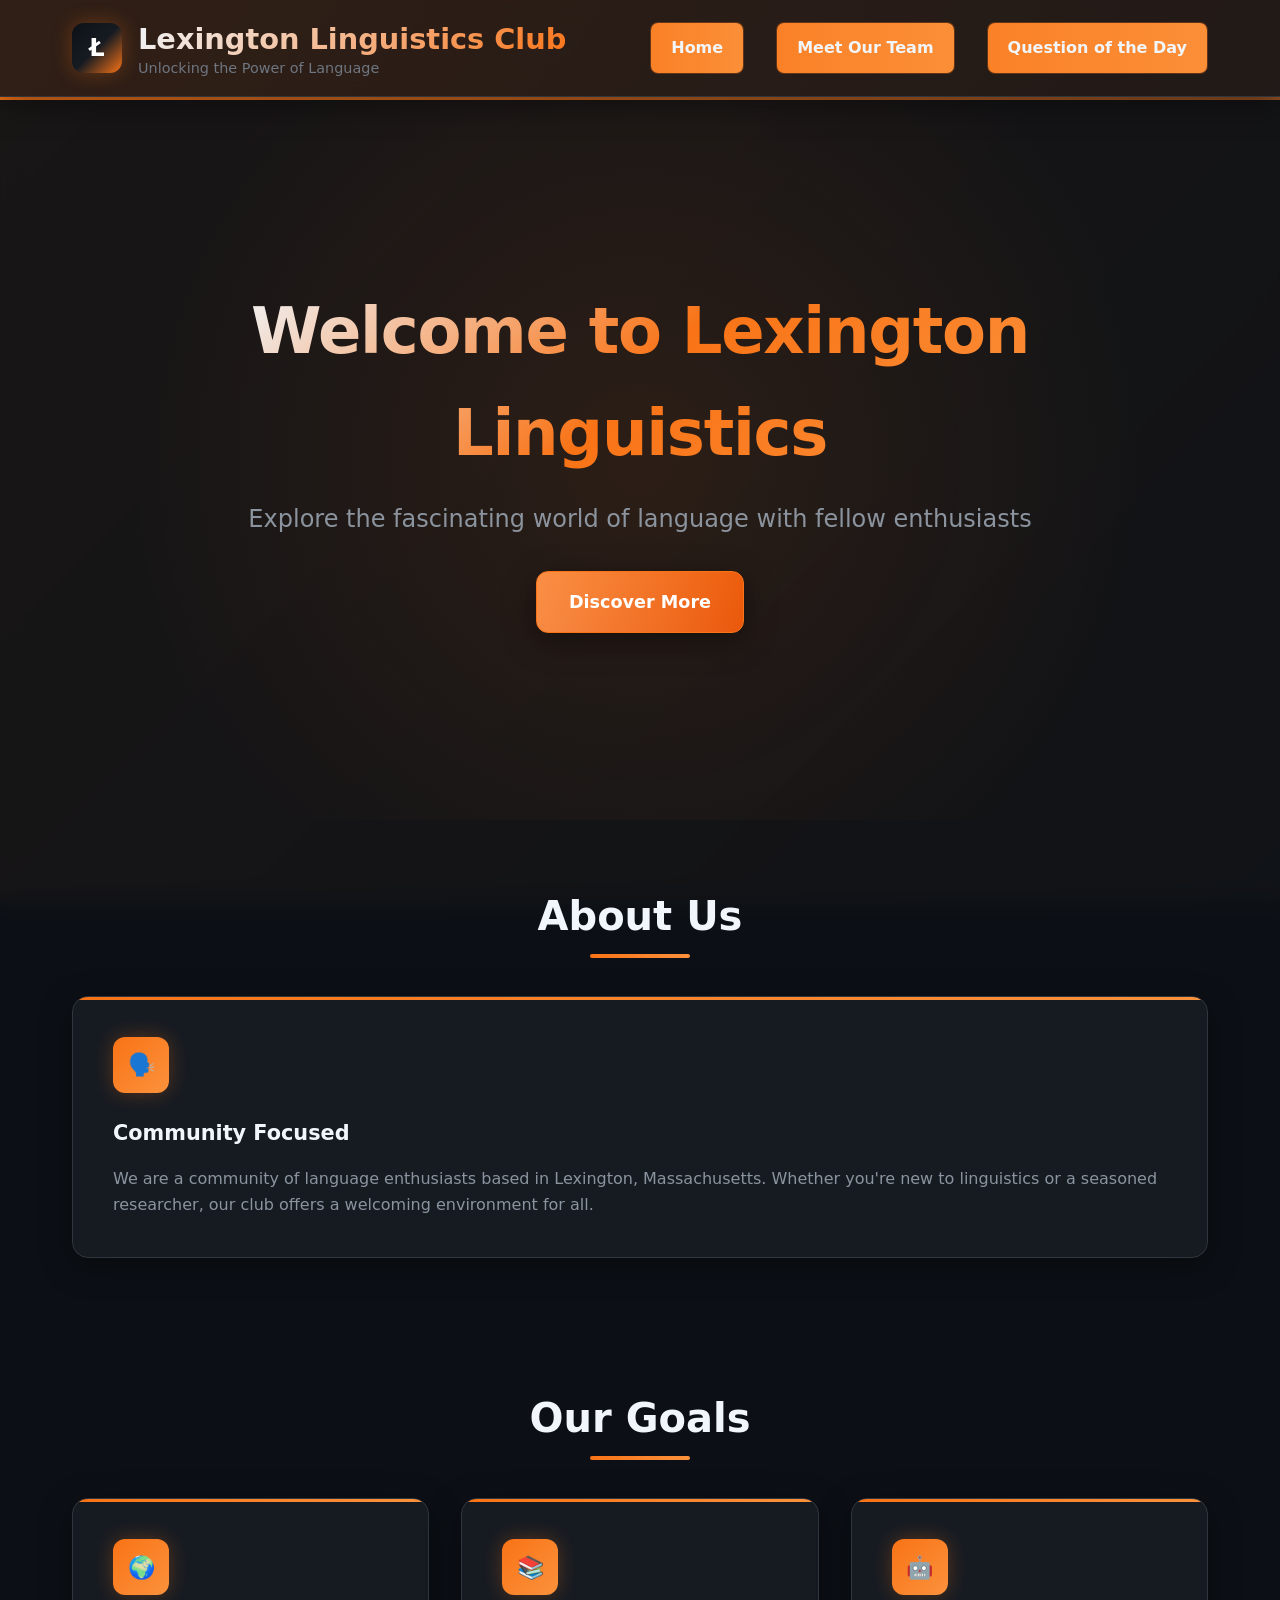
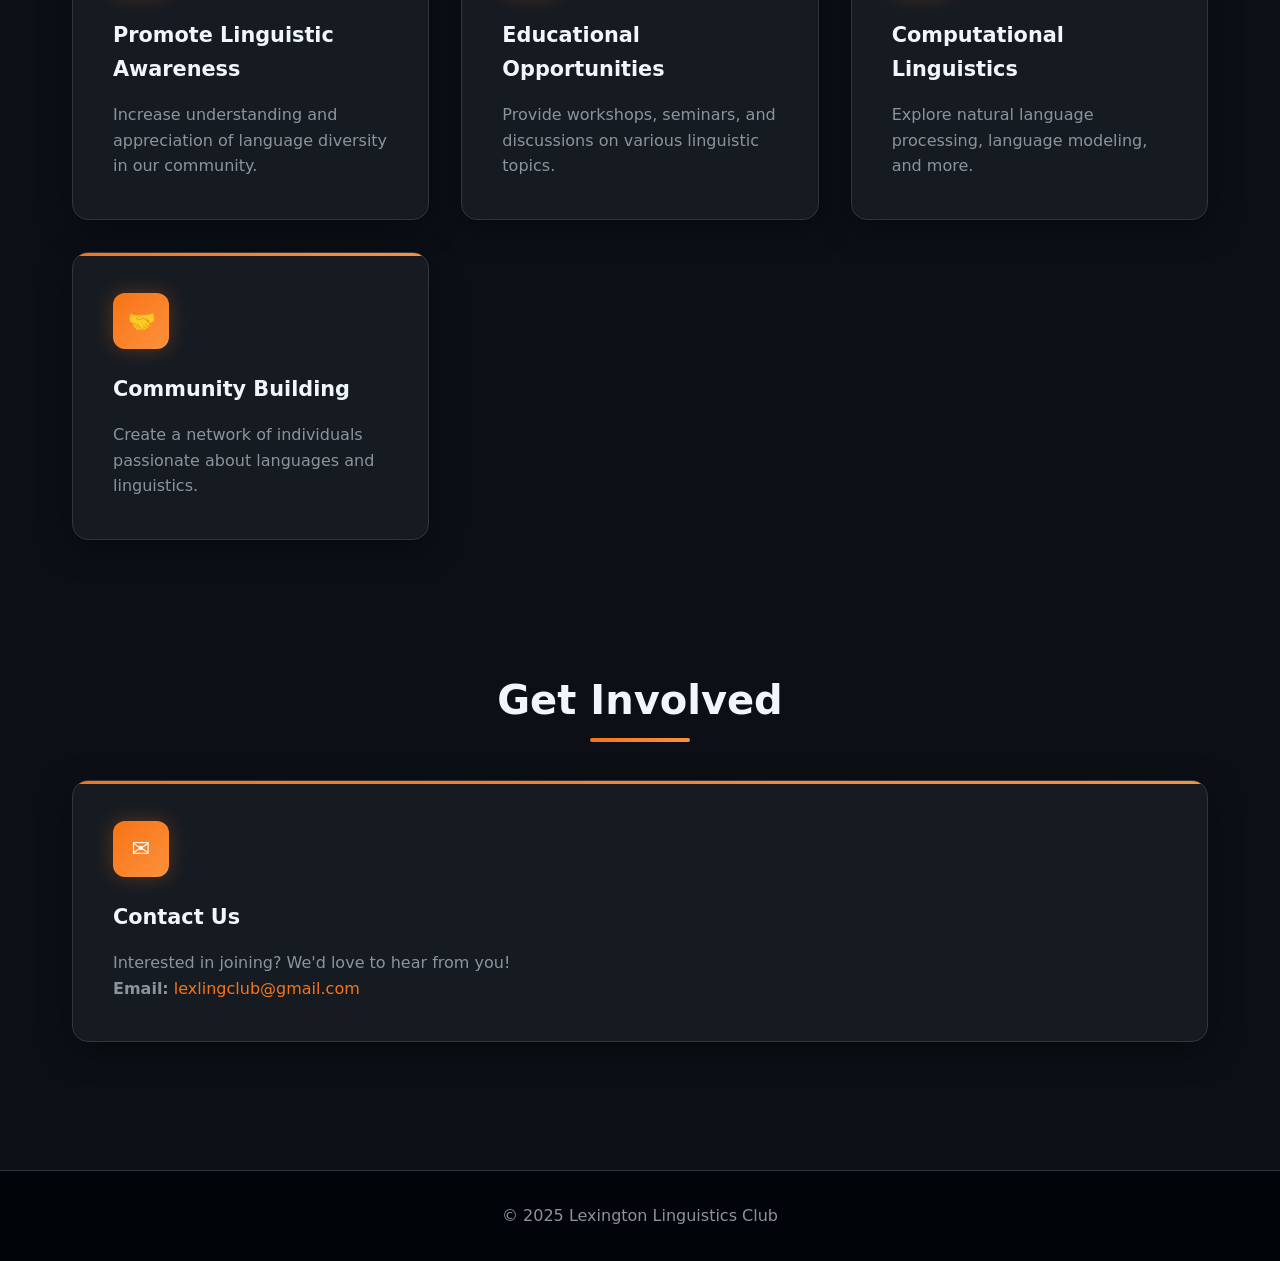
==== index.html @ 902d5c9a "Update index.html" ====
<!DOCTYPE html>
<html lang="en">
<head>
<meta charset="UTF-8">
<title>Lexington Linguistics Club</title>
<meta name="viewport" content="width=device-width, initial-scale=1.0">

<!-- =========  FULL CSS  ========= -->
<style>
/* ------------- root + resets ------------- */
*{margin:0;padding:0;box-sizing:border-box;}
:root{
  --primary:#0D1117;--primary-light:#161B22;--primary-dark:#010409;
  --accent:#F97316;--accent-light:#FB923C;--accent-warm:#EA580C;
  --text-dark:#F0F6FC;--text-light:#8B949E;--text-muted:#6E7681;
  --bg-dark:#0D1117;--bg-card:#161B22;--bg-hover:#21262D;
  --border:#30363D;--border-accent:#F97316;
  --bg-gradient:linear-gradient(135deg,#0D1117 0%,#161B22 50%,#F97316 100%);
  --shadow:0 8px 32px rgba(0,0,0,.4);--shadow-hover:0 16px 48px rgba(0,0,0,.6);
  --glow-orange:0 0 20px rgba(249,115,22,.3);
}
body{font-family:'Inter','Segoe UI',system-ui,sans-serif;line-height:1.6;color:var(--text-dark);overflow-x:hidden;background:var(--bg-dark);}

/* ------------- animated bg ------------- */
.animated-bg{position:fixed;inset:0;z-index:-1;
  background:linear-gradient(-45deg,#0D1117,#161B22,#21262D,#F97316);
  background-size:400% 400%;animation:bgShift 25s ease infinite;}
@keyframes bgShift{0%{background-position:0 50%}50%{background-position:100% 50%}100%{background-position:0 50%}}

.floating-letters{position:fixed;inset:0;pointer-events:none;z-index:-1;}
.letter{position:absolute;font-size:16px;color:rgba(249,115,22,.12);animation:float 30s linear infinite;font-weight:600;}
@keyframes float{0%{transform:translateY(100vh) rotate(0)}100%{transform:translateY(-100px) rotate(360deg)}}

/* ------------- header ------------- */
header{position:fixed;top:0;width:100%;background:rgba(13,17,23,.85);backdrop-filter:blur(16px);
  border-bottom:1px solid var(--border);box-shadow:var(--shadow);z-index:1000;transition:.3s;}
.header-content{max-width:1200px;margin:0 auto;padding:1rem 2rem;display:flex;justify-content:space-between;align-items:center;}
.logo{display:flex;align-items:center;gap:1rem;}
.logo-icon{width:50px;height:50px;background:var(--bg-gradient);border-radius:12px;display:flex;align-items:center;justify-content:center;
  color:#fff;font-size:24px;font-weight:700;animation:pulse 3s infinite;box-shadow:var(--glow-orange);}
@keyframes pulse{0%,100%{transform:scale(1);box-shadow:var(--glow-orange)}50%{transform:scale(1.05);box-shadow:0 0 30px rgba(249,115,22,.5)}}
.logo h1{font-size:1.8rem;font-weight:700;background:linear-gradient(135deg,var(--text-dark),var(--accent));
  -webkit-background-clip:text;-webkit-text-fill-color:transparent;background-clip:text;}
.logo p{font-size:.9rem;color:var(--text-muted);margin-top:-5px;}

nav{display:flex;gap:2rem;align-items:center;}
nav a{color:var(--text-dark);text-decoration:none;font-weight:600;padding:.75rem 1.25rem;border-radius:8px;transition:.3s;position:relative;overflow:hidden;background:rgba(249,115,22,.1);border:1px solid rgba(249,115,22,.2);}
nav a::before{content:'';position:absolute;inset:0;left:-100%;background:linear-gradient(90deg,var(--accent),var(--accent-light));transition:left .3s;z-index:-1;}
nav a:hover::before{left:0}nav a:hover{color:#fff;transform:translateY(-2px);text-shadow:0 0 8px rgba(249,115,22,.5);border-color:var(--accent);}

.menu-toggle{display:none;flex-direction:column;cursor:pointer;padding:5px}
.menu-toggle span{width:25px;height:3px;background:var(--text-dark);margin:3px 0;transition:.3s;border-radius:2px;}

/* ------------- main wrapper ------------- */
main{margin-top:100px;min-height:calc(100vh - 100px);background:rgba(13,17,23,.95);backdrop-filter:blur(10px);}

/* hero */
.hero{min-height:80vh;display:flex;align-items:center;justify-content:center;text-align:center;padding:2rem;position:relative;}
.hero::before{content:'';position:absolute;inset:0;background:radial-gradient(circle at 50% 50%, rgba(249,115,22,.1) 0%, transparent 70%);pointer-events:none;}
.hero-content{max-width:800px;animation:fadeInUp 1s ease;position:relative;z-index:1;}
@keyframes fadeInUp{from{opacity:0;transform:translateY(50px)}to{opacity:1;transform:translateY(0)}}
.hero h1{font-size:4rem;margin-bottom:1rem;background:linear-gradient(135deg,var(--text-dark),var(--accent),var(--accent-light));
  -webkit-background-clip:text;-webkit-text-fill-color:transparent;background-clip:text;
  animation:glow 4s ease-in-out infinite alternate;font-weight:800;letter-spacing:-.02em;}
@keyframes glow{from{filter:drop-shadow(0 0 20px rgba(249,115,22,.3))}to{filter:drop-shadow(0 0 40px rgba(249,115,22,.6))}}
.hero p{font-size:1.5rem;color:var(--text-light);margin-bottom:2rem;font-weight:400;}

.cta-button{display:inline-block;padding:1rem 2rem;background:linear-gradient(135deg,var(--accent),var(--accent-warm));color:#fff;text-decoration:none;border-radius:12px;font-weight:600;font-size:1.1rem;
  transition:.3s;box-shadow:var(--shadow);position:relative;overflow:hidden;border:1px solid var(--accent);}
.cta-button:hover{transform:translateY(-5px);box-shadow:var(--shadow-hover);filter:brightness(1.1);}
.cta-button::before{content:'';position:absolute;inset:0;left:-100%;background:linear-gradient(90deg,transparent,rgba(255,255,255,.2),transparent);transition:left .5s;}
.cta-button:hover::before{left:100%}

/* sections */
.content-section{max-width:1200px;margin:0 auto;padding:4rem 2rem;}
.section-title{font-size:2.5rem;text-align:center;margin-bottom:3rem;color:var(--text-dark);position:relative;font-weight:700;}
.section-title::after{content:'';position:absolute;bottom:-10px;left:50%;transform:translateX(-50%);width:100px;height:4px;background:linear-gradient(90deg,var(--accent),var(--accent-light));border-radius:2px;}

.cards-grid{display:grid;grid-template-columns:repeat(auto-fit,minmax(320px,1fr));gap:2rem;margin-top:3rem;}
.card{background:var(--bg-card);backdrop-filter:blur(10px);padding:2.5rem;border-radius:16px;box-shadow:var(--shadow);transition:.4s;position:relative;overflow:hidden;border:1px solid var(--border);}
.card::before{content:'';position:absolute;top:0;left:0;width:100%;height:3px;background:linear-gradient(90deg,var(--accent),var(--accent-light));}
.card:hover{transform:translateY(-8px) scale(1.02);box-shadow:var(--shadow-hover);border-color:var(--accent);background:var(--bg-hover);}
.card-icon{width:56px;height:56px;background:linear-gradient(135deg,var(--accent),var(--accent-light));border-radius:12px;display:flex;align-items:center;justify-content:center;margin-bottom:1.5rem;font-size:22px;color:#fff;box-shadow:var(--glow-orange);}
.card h3{font-size:1.3rem;color:var(--text-dark);margin-bottom:1rem;font-weight:600;}
.card p{color:var(--text-light);line-height:1.6;}

.team-member{background:var(--bg-card);padding:2rem;border-radius:20px;box-shadow:var(--shadow);text-align:center;transition:.3s;max-width:400px;margin:0 auto;border:1px solid var(--border);}
.team-member:hover{transform:translateY(-10px);box-shadow:var(--shadow-hover);border-color:var(--accent);background:var(--bg-hover);}
.member-avatar-img{width:120px;height:120px;border-radius:50%;object-fit:cover;object-position:center;margin-bottom:1rem;box-shadow:0 8px 24px rgba(0,0,0,.4);border:3px solid var(--accent);}
.member-name{font-size:1.5rem;color:var(--text-dark);margin-bottom:.5rem;font-weight:600;}
.member-title{color:var(--accent);font-weight:500;margin-bottom:1rem;}
.member-info{color:var(--text-light);line-height:1.6;}
.member-info a{color:var(--accent);text-decoration:none;transition:.3s;}
.member-info a:hover{color:var(--accent-light);text-shadow:0 0 8px rgba(249,115,22,.5);}

.search-container{max-width:600px;margin:0 auto 3rem;position:relative;}
.search-input{width:100%;padding:1rem 1rem 1rem 3rem;border:2px solid var(--border);border-radius:12px;font-size:1rem;background:var(--bg-card);color:var(--text-dark);transition:.3s;}
.search-input:focus{outline:none;border-color:var(--accent);box-shadow:0 0 20px rgba(249,115,22,.3);background:var(--bg-hover);}
.search-input::placeholder{color:var(--text-muted);}
.search-icon{position:absolute;left:1rem;top:50%;transform:translateY(-50%);color:var(--text-muted);}

.question-card{background:var(--bg-card);padding:2rem;border-radius:16px;box-shadow:var(--shadow);margin-bottom:2rem;transition:.3s;border-left:5px solid var(--accent);border:1px solid var(--border);}
.question-card:hover{transform:translateX(10px);box-shadow:var(--shadow-hover);background:var(--bg-hover);border-color:var(--accent);}
.question-date{color:var(--accent);font-weight:600;margin-bottom:1rem;}
.question-text{font-size:1.1rem;color:var(--text-dark);margin-bottom:1rem;line-height:1.6;}
.answer-toggle{background:linear-gradient(135deg,var(--accent),var(--accent-warm));color:#fff;border:none;padding:.8rem 1.5rem;border-radius:8px;cursor:pointer;font-weight:500;transition:.3s;}
.answer-toggle:hover{transform:translateY(-2px);box-shadow:0 8px 20px rgba(249,115,22,.4);filter:brightness(1.1);}
.answer-text{margin-top:1rem;padding:1rem;background:var(--bg-hover);border-radius:10px;display:none;animation:slideDown .3s;color:var(--text-light);border:1px solid var(--border);}
@keyframes slideDown{from{opacity:0;transform:translateY(-10px)}to{opacity:1;transform:translateY(0)}}

/* compact pagination */
.pagination{display:flex;justify-content:center;gap:1rem;margin-top:3rem;}
.pagination button{
  padding:.65rem 1rem;border:1px solid var(--border);background:var(--bg-card);color:var(--text-dark);
  border-radius:8px;cursor:pointer;font-weight:500;transition:.3s;box-shadow:0 4px 12px rgba(0,0,0,.2);min-width:36px;
}
.pagination button:hover:not([disabled]){background:var(--accent);color:#fff;transform:translateY(-2px);border-color:var(--accent);}
.pagination button.active{background:linear-gradient(135deg,var(--accent),var(--accent-warm));color:#fff;cursor:default;border-color:var(--accent);}
.pagination button[disabled]{opacity:.4;cursor:default;transform:none;}

footer{background:var(--primary-dark);color:var(--text-light);text-align:center;padding:2rem;margin-top:4rem;border-top:1px solid var(--border);}

@media(max-width:768px){
  .header-content{padding:1rem;}
  nav{display:none;position:absolute;top:100%;right:0;background:var(--bg-card);flex-direction:column;box-shadow:var(--shadow);border-radius:10px;min-width:200px;border:1px solid var(--border);}
  nav.active{display:flex;}
  .menu-toggle{display:flex;}
  .hero h1{font-size:2.5rem}.hero p{font-size:1.2rem}
  .content-section{padding:2rem 1rem}
  .cards-grid{grid-template-columns:1fr;}
}

.page-hero{min-height:40vh;display:flex;align-items:center;justify-content:center;text-align:center;padding:2rem;}
.page-hero h1{font-size:3rem;background:linear-gradient(135deg,var(--text-dark),var(--accent));-webkit-background-clip:text;-webkit-text-fill-color:transparent;background-clip:text;font-weight:700;}

.page{display:none;opacity:0;transition:opacity .5s ease;}
.page.active{opacity:1;}

/* Additional dark theme refinements */
.card a, .member-info a{color:var(--accent);text-decoration:none;transition:.3s;}
.card a:hover, .member-info a:hover{color:var(--accent-light);text-shadow:0 0 8px rgba(249,115,22,.3);}

/* Scrollbar styling for dark theme */
::-webkit-scrollbar{width:8px;}
::-webkit-scrollbar-track{background:var(--bg-dark);}
::-webkit-scrollbar-thumb{background:var(--accent);border-radius:4px;}
::-webkit-scrollbar-thumb:hover{background:var(--accent-light);}
</style>
</head>
<body>
<div class="animated-bg"></div>
<div class="floating-letters" id="floatingLetters"></div>

<!-- ===== Header ===== -->
<header id="header">
  <div class="header-content">
    <div class="logo">
      <div class="logo-icon">Ł</div>
      <div><h1>Lexington Linguistics Club</h1><p>Unlocking the Power of Language</p></div>
    </div>
    <nav id="navbar">
      <a href="#" onclick="navigate('home')">Home</a>
      <a href="#" onclick="navigate('team')">Meet Our Team</a>
      <a href="#" onclick="navigate('questions')">Question of the Day</a>
    </nav>
    <div class="menu-toggle" id="menuToggle" onclick="toggleMenu()"><span></span><span></span><span></span></div>
  </div>
</header>

<!-- ===== Main ===== -->
<main>
  <!-- Home -->
  <div id="homePage" class="page active">
    <section class="hero">
      <div class="hero-content">
        <h1>Welcome to Lexington Linguistics</h1>
        <p>Explore the fascinating world of language with fellow enthusiasts</p>
        <a href="#about" class="cta-button" onclick="scrollToAbout()">Discover More</a>
      </div>
    </section>

    <section id="about" class="content-section">
      <h2 class="section-title">About Us</h2>
      <div class="cards-grid">
        <div class="card">
          <div class="card-icon">🗣️</div>
          <h3>Community Focused</h3>
          <p>We are a community of language enthusiasts based in Lexington, Massachusetts. Whether you're new to linguistics or a seasoned researcher, our club offers a welcoming environment for all.</p>
        </div>
      </div>
    </section>

    <section class="content-section">
      <h2 class="section-title">Our Goals</h2>
      <div class="cards-grid">
        <div class="card"><div class="card-icon">🌍</div><h3>Promote Linguistic Awareness</h3><p>Increase understanding and appreciation of language diversity in our community.</p></div>
        <div class="card"><div class="card-icon">📚</div><h3>Educational Opportunities</h3><p>Provide workshops, seminars, and discussions on various linguistic topics.</p></div>
        <div class="card"><div class="card-icon">🤖</div><h3>Computational Linguistics</h3><p>Explore natural language processing, language modeling, and more.</p></div>
        <div class="card"><div class="card-icon">🤝</div><h3>Community Building</h3><p>Create a network of individuals passionate about languages and linguistics.</p></div>
      </div>
    </section>

    <section class="content-section">
      <h2 class="section-title">Get Involved</h2>
      <div class="cards-grid">
        <div class="card">
          <div class="card-icon">✉️</div>
          <h3>Contact Us</h3>
          <p>Interested in joining? We'd love to hear from you!</p>
          <p><strong>Email:</strong> <a href="mailto:lexlingclub@gmail.com">lexlingclub@gmail.com</a></p>
        </div>
      </div>
    </section>
  </div>

  <!-- Team -->
  <div id="teamPage" class="page">
    <section class="page-hero"><h1>Meet Our Team</h1></section>
    <section class="content-section">
      <div class="team-member">
        <img src="vedant-leader.jpg" alt="Vedant Saran" class="member-avatar-img">
        <div class="member-name">Vedant Saran</div>
        <div class="member-title">President and Founder</div>
        <div class="member-info">
          <p>Vedant is a passionate linguist with interests in computational linguistics.</p>
          <p><strong>School:</strong> Lexington High School, Class of 2026</p>
          <p><strong>Contact:</strong> <a href="mailto:vedantsaran@gmail.com">vedantsaran@gmail.com</a></p>
        </div>
      </div>
    </section>
  </div>

  <!-- Questions -->
  <div id="questionsPage" class="page">
    <section class="page-hero"><h1>Question of the Day</h1></section>
    <section class="content-section">
      <div class="search-container">
        <div class="search-icon">🔍</div>
        <input type="text" class="search-input" placeholder="Search questions..." onkeyup="searchQuestions()">
      </div>
      <div id="questionsContainer"></div>
      <div class="pagination" id="pagination"></div>
    </section>
  </div>
</main>

<footer><p>&copy; 2025 Lexington Linguistics Club</p></footer>

<!-- ========= JavaScript ========= -->
<script>
/* ----- shared state ----- */
let questionsData=[],filteredQuestions=[];
let currentPage=1;const perPage=5;

/* ----- navigation / hamburger ----- */
function closeMenu(){document.getElementById('navbar').classList.remove('active');}
function toggleMenu(){document.getElementById('navbar').classList.toggle('active');}
function navigate(page){showPage(page);closeMenu();}
function showPage(name){
  document.querySelectorAll('.page').forEach(p=>{p.classList.remove('active');p.style.display='none';});
  const pg=document.getElementById(name+'Page');if(pg){pg.style.display='block';setTimeout(()=>pg.classList.add('active'),10);}
  if(name==='questions') loadQuestions();
}

/* click outside nav to close mobile menu */
document.addEventListener('click',e=>{
  const nav=document.getElementById('navbar');
  const toggle=document.getElementById('menuToggle');
  if(nav.classList.contains('active') && !nav.contains(e.target) && !toggle.contains(e.target)){
    closeMenu();
  }
});

/* scroll to about (home page button) */
function scrollToAbout(){document.getElementById('about').scrollIntoView({behavior:'smooth'});}

/* floating letters */
function createFloatingLetters(){
  const letters=['A','B','C','Ɑ','ɸ','θ','ʃ','ʒ','ŋ','ɹ','ɭ','ɨ','ʊ','æ','ɔ','ə'];
  const layer=document.getElementById('floatingLetters');
  setInterval(()=>{
    const d=document.createElement('div');
    d.className='letter';
    d.textContent=letters[Math.random()*letters.length|0];
    d.style.left=Math.random()*100+'%';
    d.style.fontSize=15+Math.random()*20+'px';
    d.style.animationDuration=10+Math.random()*10+'s';
    layer.appendChild(d);setTimeout(()=>d.remove(),20000);
  },3000);
}

/* ----- questions & pagination ----- */
async function loadQuestions(){
  if(questionsData.length){filteredQuestions=[...questionsData];clampPage();render();return;}
  try{
    const res=await fetch('questions.json');
    if(!res.ok) throw new Error(res.statusText);
    questionsData=await res.json();
    filteredQuestions=[...questionsData];clampPage();render();
  }catch(e){
    console.error('Failed to load questions:',e);
    document.getElementById('questionsContainer').innerHTML='<p>Error loading questions.</p>';
  }
}
function clampPage(){currentPage=Math.min(currentPage,Math.max(1,Math.ceil(filteredQuestions.length/perPage)));}
function render(){renderQuestions();renderPagination();}
function renderQuestions(){
  const box=document.getElementById('questionsContainer');box.innerHTML='';
  const start=(currentPage-1)*perPage;
  filteredQuestions.slice(start,start+perPage).forEach((q,i)=>{
    box.insertAdjacentHTML('beforeend',`
      <div class="question-card">
        <div class="question-date">📅 ${q.date}</div>
        <div class="question-text">${q.question}</div>
        ${q.answer?`<button class="answer-toggle" onclick="toggleAnswer(${start+i})">Show Answer</button>
        <div class="answer-text" id="answer-${start+i}"><strong>Answer:</strong> ${q.answer}</div>`:''}
      </div>`);
  });
}
function toggleAnswer(i){
  const div=document.getElementById('answer-'+i);
  const btn=div.previousElementSibling;
  const open=div.style.display==='block';
  div.style.display=open?'none':'block';
  btn.textContent=open?'Show Answer':'Hide Answer';
}

/* compact pagination */
function renderPagination(){
  const pager=document.getElementById('pagination');pager.innerHTML='';
  const pages=Math.ceil(filteredQuestions.length/perPage);
  if(pages<=1) return;
  pager.insertAdjacentHTML('beforeend',`<button ${currentPage===1?'disabled':''} onclick="goto(${currentPage-1})">&lt;</button>`);
  if(currentPage-1>=1) pager.insertAdjacentHTML('beforeend',`<button onclick="goto(${currentPage-1})">${currentPage-1}</button>`);
  pager.insertAdjacentHTML('beforeend',`<button class="active" disabled>${currentPage}</button>`);
  if(currentPage+1<=pages) pager.insertAdjacentHTML('beforeend',`<button onclick="goto(${currentPage+1})">${currentPage+1}</button>`);
  pager.insertAdjacentHTML('beforeend',`<button ${currentPage===pages?'disabled':''} onclick="goto(${currentPage+1})">&gt;</button>`);
}
function goto(n){const pages=Math.ceil(filteredQuestions.length/perPage);if(n<1||n>pages) return;currentPage=n;render();}

/* search */
function searchQuestions(){
  const term=document.querySelector('.search-input').value.toLowerCase();
  filteredQuestions=questionsData.filter(q=>q.question.toLowerCase().includes(term)||(q.answer&&q.answer.toLowerCase().includes(term)));
  currentPage=1;clampPage();render();
}

/* boot */
document.addEventListener('DOMContentLoaded',()=>{
  navigate('home');
  createFloatingLetters();
  window.addEventListener('scroll',()=>{
    document.getElementById('header').style.background=
      window.scrollY>100?'rgba(13,17,23,.98)':'rgba(13,17,23,.85)';
  });
});
</script>
</body>
</html>
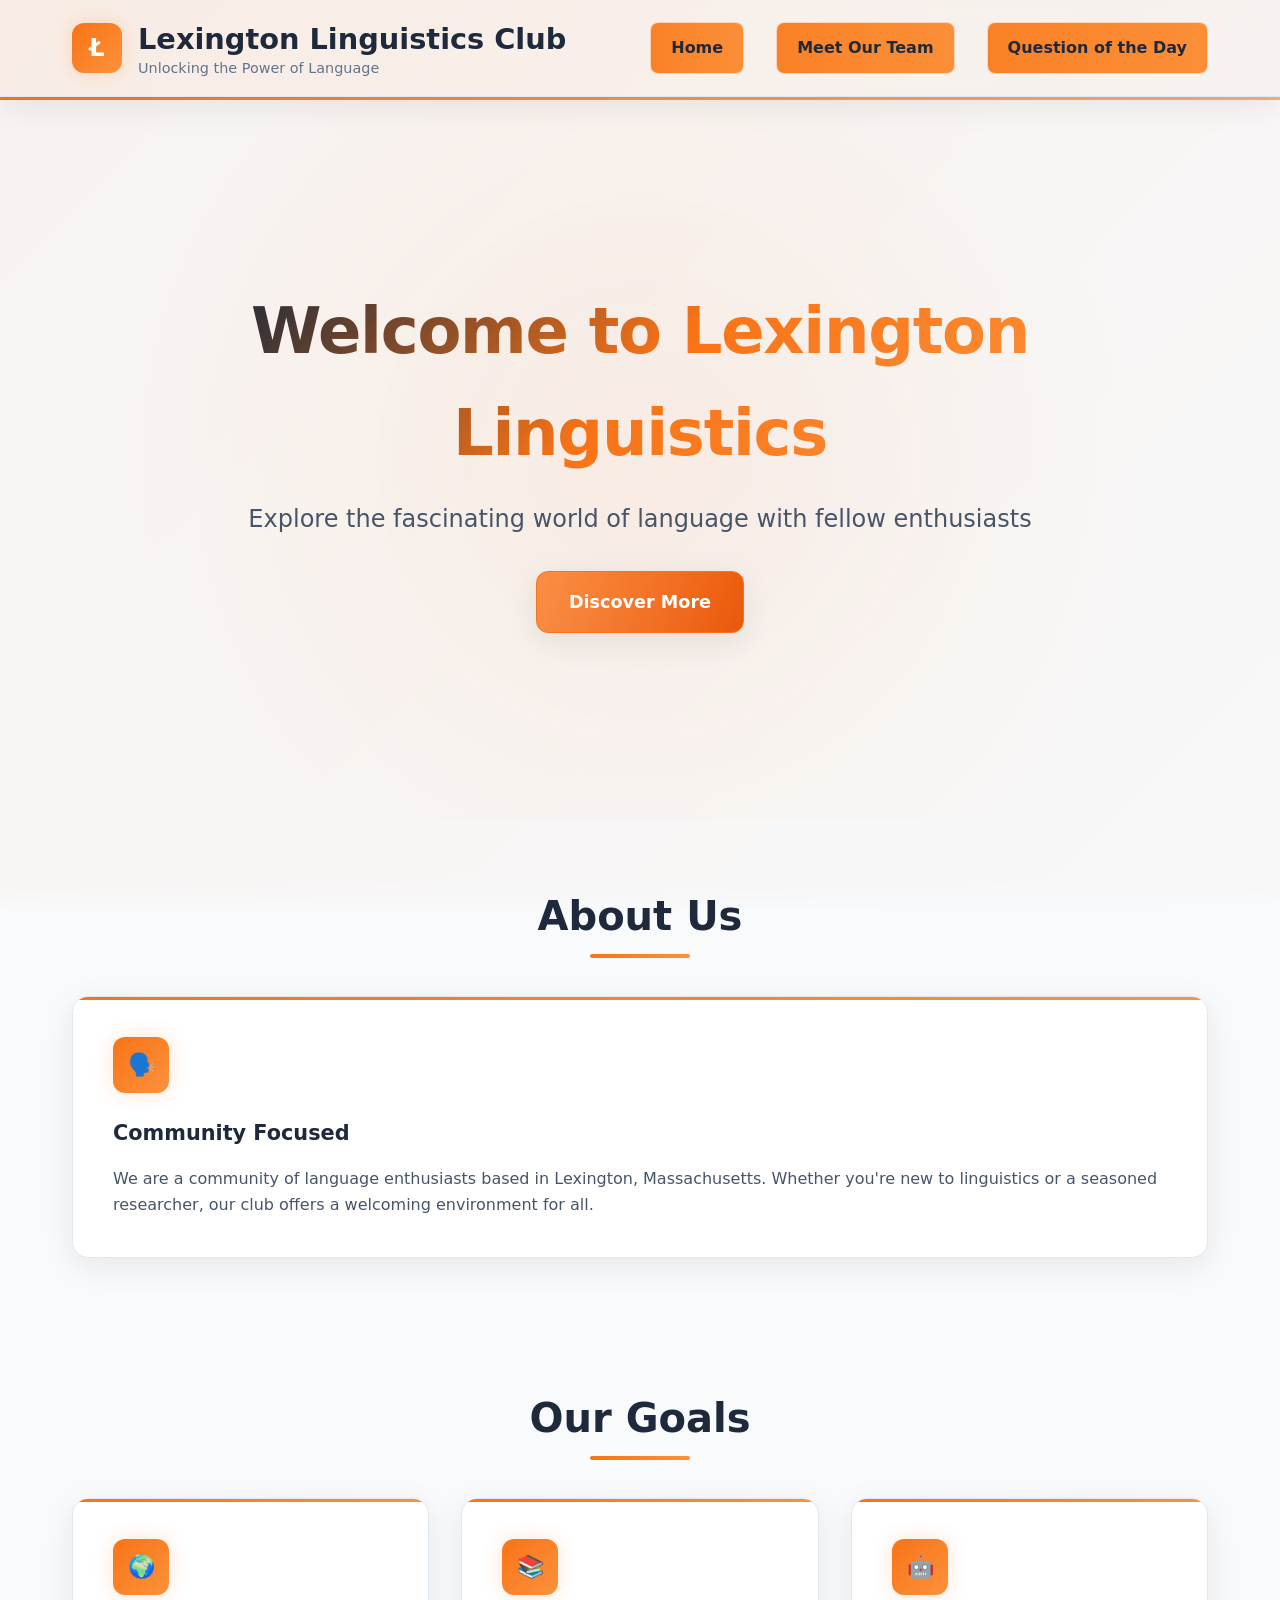
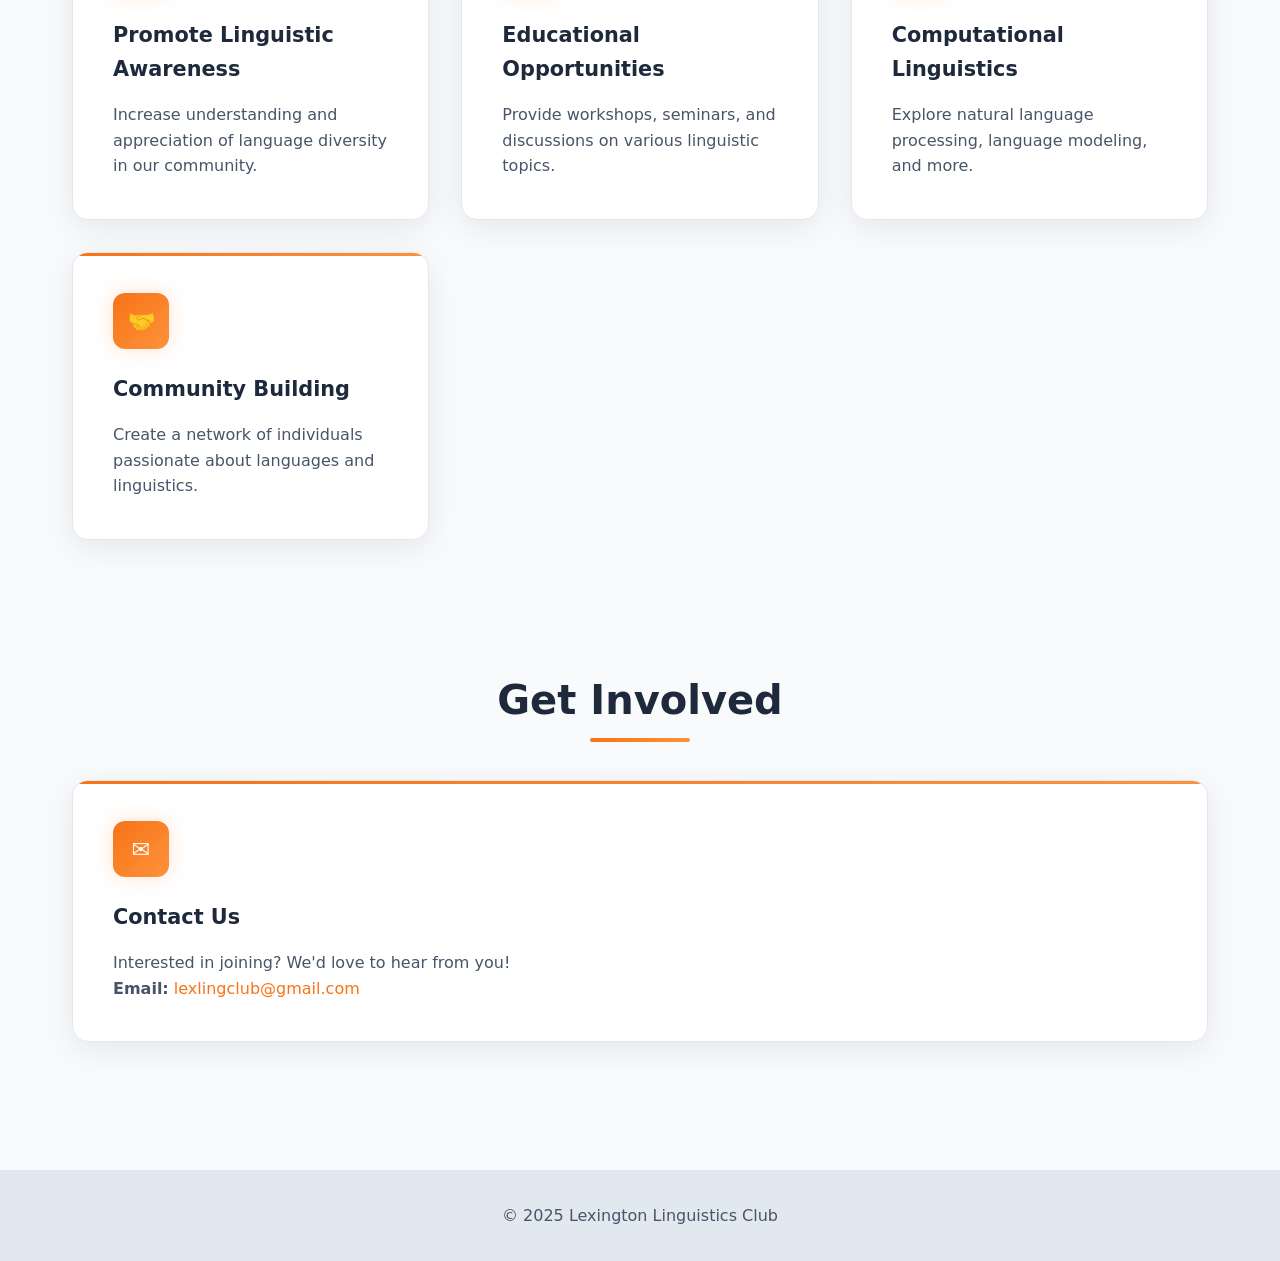
==== commit 4bc009ad: "Update index.html" ====
--- a/index.html
+++ b/index.html
@@ -10,41 +10,40 @@
 /* ------------- root + resets ------------- */
 *{margin:0;padding:0;box-sizing:border-box;}
 :root{
-  --primary:#0D1117;--primary-light:#161B22;--primary-dark:#010409;
+  --primary:#F8FAFC;--primary-light:#FFFFFF;--primary-dark:#E2E8F0;
   --accent:#F97316;--accent-light:#FB923C;--accent-warm:#EA580C;
-  --text-dark:#F0F6FC;--text-light:#8B949E;--text-muted:#6E7681;
-  --bg-dark:#0D1117;--bg-card:#161B22;--bg-hover:#21262D;
-  --border:#30363D;--border-accent:#F97316;
-  --bg-gradient:linear-gradient(135deg,#0D1117 0%,#161B22 50%,#F97316 100%);
-  --shadow:0 8px 32px rgba(0,0,0,.4);--shadow-hover:0 16px 48px rgba(0,0,0,.6);
-  --glow-orange:0 0 20px rgba(249,115,22,.3);
+  --text-dark:#1E293B;--text-light:#475569;--text-muted:#64748B;
+  --bg-dark:#F8FAFC;--bg-card:#FFFFFF;--bg-hover:#F1F5F9;
+  --border:#E2E8F0;--border-accent:#F97316;
+  --bg-gradient:linear-gradient(135deg,#F8FAFC 0%,#FFFFFF 50%,#F97316 100%);
+  --shadow:0 8px 32px rgba(0,0,0,.08);--shadow-hover:0 16px 48px rgba(0,0,0,.12);
+  --glow-orange:0 0 20px rgba(249,115,22,.2);
 }
 body{font-family:'Inter','Segoe UI',system-ui,sans-serif;line-height:1.6;color:var(--text-dark);overflow-x:hidden;background:var(--bg-dark);}
 
 /* ------------- animated bg ------------- */
 .animated-bg{position:fixed;inset:0;z-index:-1;
-  background:linear-gradient(-45deg,#0D1117,#161B22,#21262D,#F97316);
+  background:linear-gradient(-45deg,#F8FAFC,#FFFFFF,#F1F5F9,#F97316);
   background-size:400% 400%;animation:bgShift 25s ease infinite;}
 @keyframes bgShift{0%{background-position:0 50%}50%{background-position:100% 50%}100%{background-position:0 50%}}
 
 .floating-letters{position:fixed;inset:0;pointer-events:none;z-index:-1;}
-.letter{position:absolute;font-size:16px;color:rgba(249,115,22,.12);animation:float 30s linear infinite;font-weight:600;}
+.letter{position:absolute;font-size:16px;color:rgba(249,115,22,.15);animation:float 30s linear infinite;font-weight:600;}
 @keyframes float{0%{transform:translateY(100vh) rotate(0)}100%{transform:translateY(-100px) rotate(360deg)}}
 
 /* ------------- header ------------- */
-header{position:fixed;top:0;width:100%;background:rgba(13,17,23,.85);backdrop-filter:blur(16px);
+header{position:fixed;top:0;width:100%;background:rgba(248,250,252,.9);backdrop-filter:blur(16px);
   border-bottom:1px solid var(--border);box-shadow:var(--shadow);z-index:1000;transition:.3s;}
 .header-content{max-width:1200px;margin:0 auto;padding:1rem 2rem;display:flex;justify-content:space-between;align-items:center;}
 .logo{display:flex;align-items:center;gap:1rem;}
-.logo-icon{width:50px;height:50px;background:var(--bg-gradient);border-radius:12px;display:flex;align-items:center;justify-content:center;
+.logo-icon{width:50px;height:50px;background:linear-gradient(135deg,var(--accent),var(--accent-light));border-radius:12px;display:flex;align-items:center;justify-content:center;
   color:#fff;font-size:24px;font-weight:700;animation:pulse 3s infinite;box-shadow:var(--glow-orange);}
-@keyframes pulse{0%,100%{transform:scale(1);box-shadow:var(--glow-orange)}50%{transform:scale(1.05);box-shadow:0 0 30px rgba(249,115,22,.5)}}
-.logo h1{font-size:1.8rem;font-weight:700;background:linear-gradient(135deg,var(--text-dark),var(--accent));
-  -webkit-background-clip:text;-webkit-text-fill-color:transparent;background-clip:text;}
+@keyframes pulse{0%,100%{transform:scale(1);box-shadow:var(--glow-orange)}50%{transform:scale(1.05);box-shadow:0 0 30px rgba(249,115,22,.3)}}
+.logo h1{font-size:1.8rem;font-weight:700;color:var(--text-dark);}
 .logo p{font-size:.9rem;color:var(--text-muted);margin-top:-5px;}
 
 nav{display:flex;gap:2rem;align-items:center;}
-nav a{color:var(--text-dark);text-decoration:none;font-weight:600;padding:.75rem 1.25rem;border-radius:8px;transition:.3s;position:relative;overflow:hidden;background:rgba(249,115,22,.1);border:1px solid rgba(249,115,22,.2);}
+nav a{color:var(--text-dark);text-decoration:none;font-weight:600;padding:.75rem 1.25rem;border-radius:8px;transition:.3s;position:relative;overflow:hidden;background:rgba(249,115,22,.08);border:1px solid rgba(249,115,22,.15);}
 nav a::before{content:'';position:absolute;inset:0;left:-100%;background:linear-gradient(90deg,var(--accent),var(--accent-light));transition:left .3s;z-index:-1;}
 nav a:hover::before{left:0}nav a:hover{color:#fff;transform:translateY(-2px);text-shadow:0 0 8px rgba(249,115,22,.5);border-color:var(--accent);}
 
@@ -52,17 +51,17 @@
 .menu-toggle span{width:25px;height:3px;background:var(--text-dark);margin:3px 0;transition:.3s;border-radius:2px;}
 
 /* ------------- main wrapper ------------- */
-main{margin-top:100px;min-height:calc(100vh - 100px);background:rgba(13,17,23,.95);backdrop-filter:blur(10px);}
+main{margin-top:100px;min-height:calc(100vh - 100px);background:rgba(248,250,252,.95);backdrop-filter:blur(10px);}
 
 /* hero */
 .hero{min-height:80vh;display:flex;align-items:center;justify-content:center;text-align:center;padding:2rem;position:relative;}
-.hero::before{content:'';position:absolute;inset:0;background:radial-gradient(circle at 50% 50%, rgba(249,115,22,.1) 0%, transparent 70%);pointer-events:none;}
+.hero::before{content:'';position:absolute;inset:0;background:radial-gradient(circle at 50% 50%, rgba(249,115,22,.08) 0%, transparent 70%);pointer-events:none;}
 .hero-content{max-width:800px;animation:fadeInUp 1s ease;position:relative;z-index:1;}
 @keyframes fadeInUp{from{opacity:0;transform:translateY(50px)}to{opacity:1;transform:translateY(0)}}
 .hero h1{font-size:4rem;margin-bottom:1rem;background:linear-gradient(135deg,var(--text-dark),var(--accent),var(--accent-light));
   -webkit-background-clip:text;-webkit-text-fill-color:transparent;background-clip:text;
   animation:glow 4s ease-in-out infinite alternate;font-weight:800;letter-spacing:-.02em;}
-@keyframes glow{from{filter:drop-shadow(0 0 20px rgba(249,115,22,.3))}to{filter:drop-shadow(0 0 40px rgba(249,115,22,.6))}}
+@keyframes glow{from{filter:drop-shadow(0 0 20px rgba(249,115,22,.2))}to{filter:drop-shadow(0 0 40px rgba(249,115,22,.4))}}
 .hero p{font-size:1.5rem;color:var(--text-light);margin-bottom:2rem;font-weight:400;}
 
 .cta-button{display:inline-block;padding:1rem 2rem;background:linear-gradient(135deg,var(--accent),var(--accent-warm));color:#fff;text-decoration:none;border-radius:12px;font-weight:600;font-size:1.1rem;
@@ -86,16 +85,16 @@
 
 .team-member{background:var(--bg-card);padding:2rem;border-radius:20px;box-shadow:var(--shadow);text-align:center;transition:.3s;max-width:400px;margin:0 auto;border:1px solid var(--border);}
 .team-member:hover{transform:translateY(-10px);box-shadow:var(--shadow-hover);border-color:var(--accent);background:var(--bg-hover);}
-.member-avatar-img{width:120px;height:120px;border-radius:50%;object-fit:cover;object-position:center;margin-bottom:1rem;box-shadow:0 8px 24px rgba(0,0,0,.4);border:3px solid var(--accent);}
+.member-avatar-img{width:120px;height:120px;border-radius:50%;object-fit:cover;object-position:center;margin-bottom:1rem;box-shadow:0 8px 24px rgba(0,0,0,.15);border:3px solid var(--accent);}
 .member-name{font-size:1.5rem;color:var(--text-dark);margin-bottom:.5rem;font-weight:600;}
 .member-title{color:var(--accent);font-weight:500;margin-bottom:1rem;}
 .member-info{color:var(--text-light);line-height:1.6;}
 .member-info a{color:var(--accent);text-decoration:none;transition:.3s;}
-.member-info a:hover{color:var(--accent-light);text-shadow:0 0 8px rgba(249,115,22,.5);}
+.member-info a:hover{color:var(--accent-light);text-shadow:0 0 8px rgba(249,115,22,.3);}
 
 .search-container{max-width:600px;margin:0 auto 3rem;position:relative;}
 .search-input{width:100%;padding:1rem 1rem 1rem 3rem;border:2px solid var(--border);border-radius:12px;font-size:1rem;background:var(--bg-card);color:var(--text-dark);transition:.3s;}
-.search-input:focus{outline:none;border-color:var(--accent);box-shadow:0 0 20px rgba(249,115,22,.3);background:var(--bg-hover);}
+.search-input:focus{outline:none;border-color:var(--accent);box-shadow:0 0 20px rgba(249,115,22,.2);background:var(--bg-hover);}
 .search-input::placeholder{color:var(--text-muted);}
 .search-icon{position:absolute;left:1rem;top:50%;transform:translateY(-50%);color:var(--text-muted);}
 
@@ -104,7 +103,7 @@
 .question-date{color:var(--accent);font-weight:600;margin-bottom:1rem;}
 .question-text{font-size:1.1rem;color:var(--text-dark);margin-bottom:1rem;line-height:1.6;}
 .answer-toggle{background:linear-gradient(135deg,var(--accent),var(--accent-warm));color:#fff;border:none;padding:.8rem 1.5rem;border-radius:8px;cursor:pointer;font-weight:500;transition:.3s;}
-.answer-toggle:hover{transform:translateY(-2px);box-shadow:0 8px 20px rgba(249,115,22,.4);filter:brightness(1.1);}
+.answer-toggle:hover{transform:translateY(-2px);box-shadow:0 8px 20px rgba(249,115,22,.3);filter:brightness(1.1);}
 .answer-text{margin-top:1rem;padding:1rem;background:var(--bg-hover);border-radius:10px;display:none;animation:slideDown .3s;color:var(--text-light);border:1px solid var(--border);}
 @keyframes slideDown{from{opacity:0;transform:translateY(-10px)}to{opacity:1;transform:translateY(0)}}
 
@@ -112,7 +111,7 @@
 .pagination{display:flex;justify-content:center;gap:1rem;margin-top:3rem;}
 .pagination button{
   padding:.65rem 1rem;border:1px solid var(--border);background:var(--bg-card);color:var(--text-dark);
-  border-radius:8px;cursor:pointer;font-weight:500;transition:.3s;box-shadow:0 4px 12px rgba(0,0,0,.2);min-width:36px;
+  border-radius:8px;cursor:pointer;font-weight:500;transition:.3s;box-shadow:0 4px 12px rgba(0,0,0,.1);min-width:36px;
 }
 .pagination button:hover:not([disabled]){background:var(--accent);color:#fff;transform:translateY(-2px);border-color:var(--accent);}
 .pagination button.active{background:linear-gradient(135deg,var(--accent),var(--accent-warm));color:#fff;cursor:default;border-color:var(--accent);}
@@ -136,11 +135,11 @@
 .page{display:none;opacity:0;transition:opacity .5s ease;}
 .page.active{opacity:1;}
 
-/* Additional dark theme refinements */
+/* Additional light theme refinements */
 .card a, .member-info a{color:var(--accent);text-decoration:none;transition:.3s;}
-.card a:hover, .member-info a:hover{color:var(--accent-light);text-shadow:0 0 8px rgba(249,115,22,.3);}
-
-/* Scrollbar styling for dark theme */
+.card a:hover, .member-info a:hover{color:var(--accent-light);text-shadow:0 0 8px rgba(249,115,22,.2);}
+
+/* Scrollbar styling for light theme */
 ::-webkit-scrollbar{width:8px;}
 ::-webkit-scrollbar-track{background:var(--bg-dark);}
 ::-webkit-scrollbar-thumb{background:var(--accent);border-radius:4px;}
@@ -351,7 +350,7 @@
   createFloatingLetters();
   window.addEventListener('scroll',()=>{
     document.getElementById('header').style.background=
-      window.scrollY>100?'rgba(13,17,23,.98)':'rgba(13,17,23,.85)';
+      window.scrollY>100?'rgba(248,250,252,.98)':'rgba(248,250,252,.9)';
   });
 });
 </script>
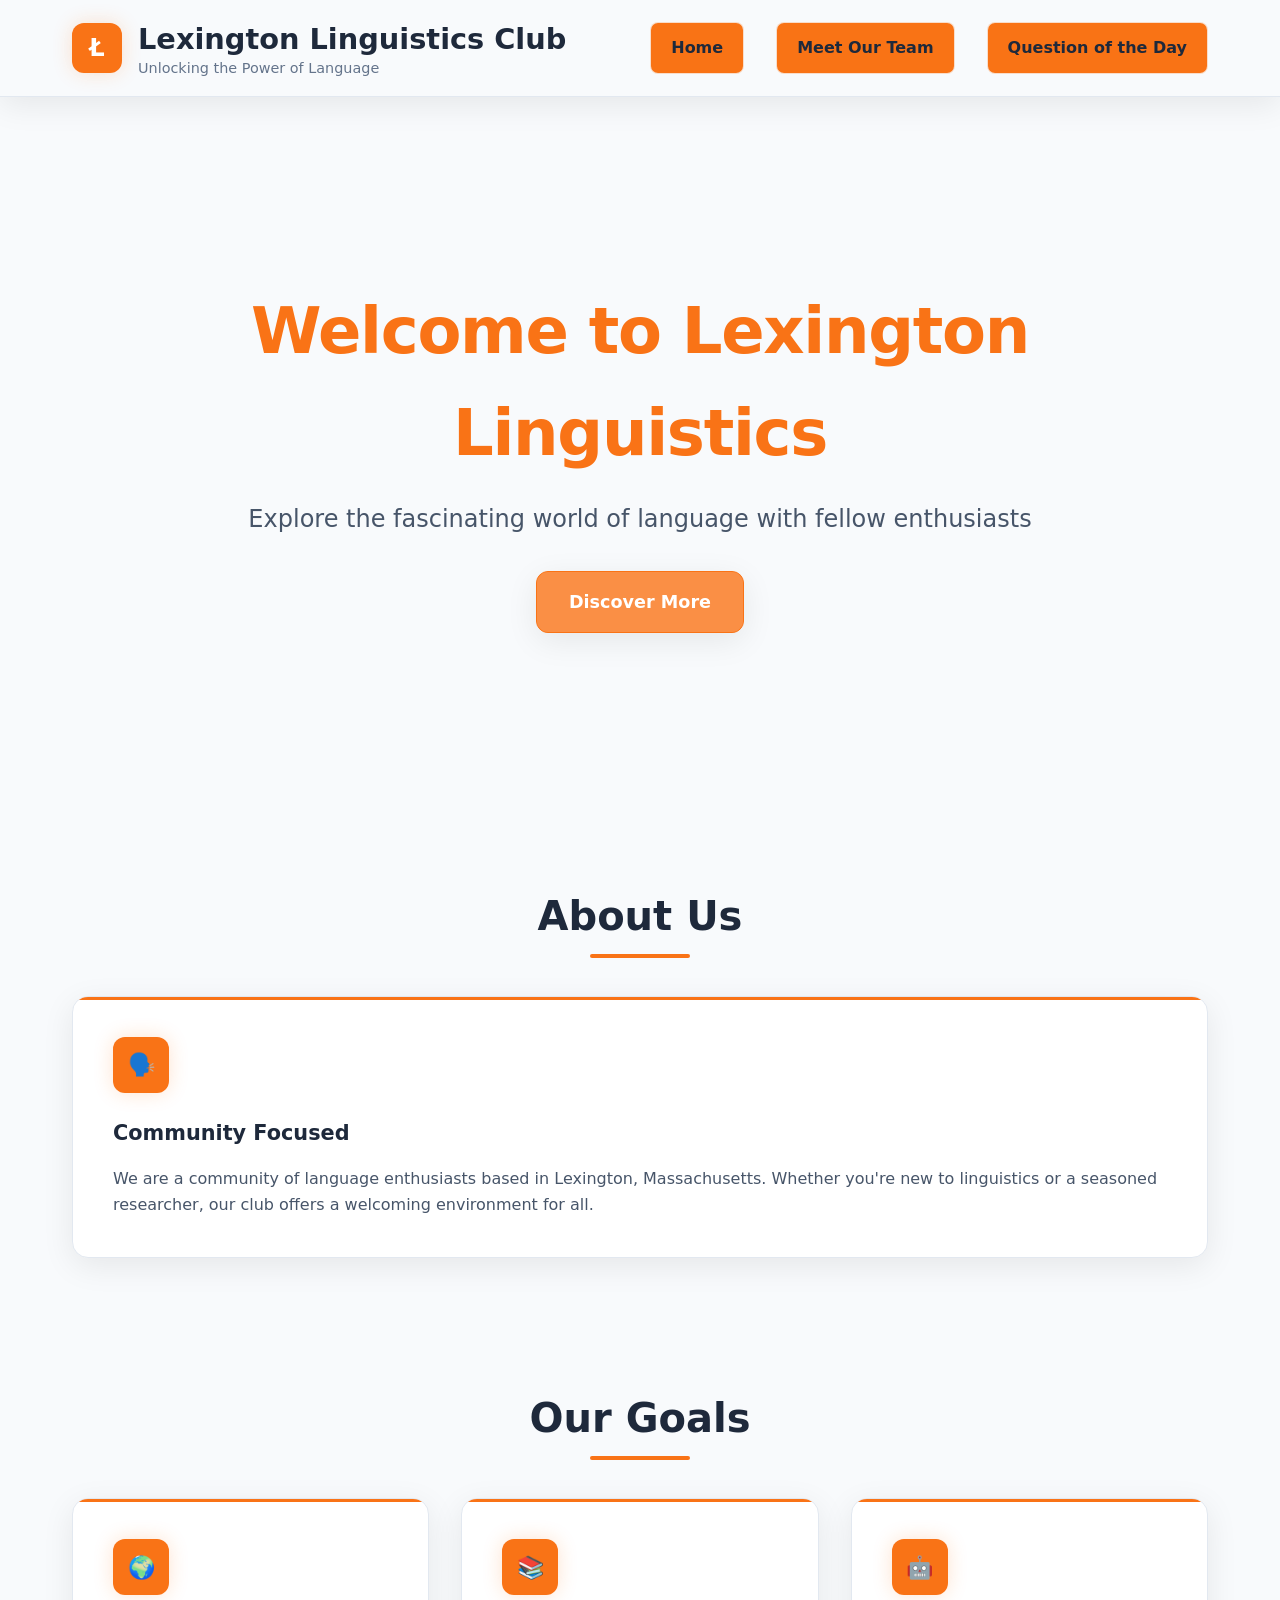
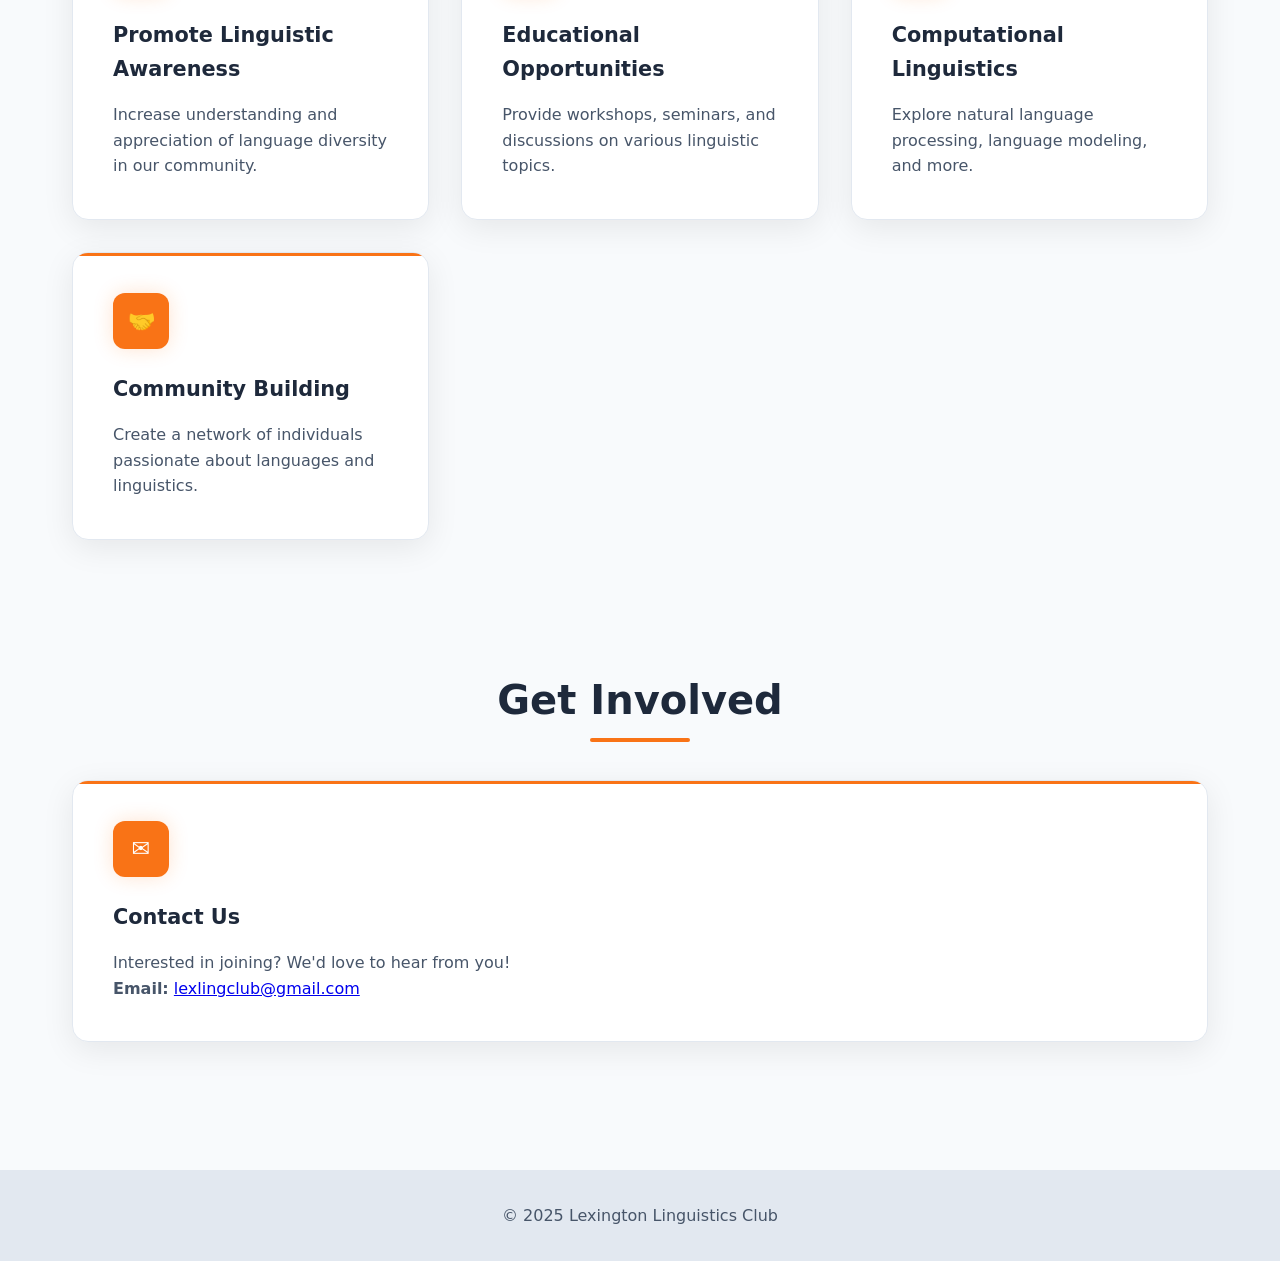
==== commit 05b7dae2: "Update index.html" ====
--- a/index.html
+++ b/index.html
@@ -1,359 +1,336 @@
 <!DOCTYPE html>
 <html lang="en">
 <head>
-<meta charset="UTF-8">
-<title>Lexington Linguistics Club</title>
-<meta name="viewport" content="width=device-width, initial-scale=1.0">
-
-<!-- =========  FULL CSS  ========= -->
-<style>
-/* ------------- root + resets ------------- */
-*{margin:0;padding:0;box-sizing:border-box;}
-:root{
-  --primary:#F8FAFC;--primary-light:#FFFFFF;--primary-dark:#E2E8F0;
-  --accent:#F97316;--accent-light:#FB923C;--accent-warm:#EA580C;
-  --text-dark:#1E293B;--text-light:#475569;--text-muted:#64748B;
-  --bg-dark:#F8FAFC;--bg-card:#FFFFFF;--bg-hover:#F1F5F9;
-  --border:#E2E8F0;--border-accent:#F97316;
-  --bg-gradient:linear-gradient(135deg,#F8FAFC 0%,#FFFFFF 50%,#F97316 100%);
-  --shadow:0 8px 32px rgba(0,0,0,.08);--shadow-hover:0 16px 48px rgba(0,0,0,.12);
-  --glow-orange:0 0 20px rgba(249,115,22,.2);
-}
-body{font-family:'Inter','Segoe UI',system-ui,sans-serif;line-height:1.6;color:var(--text-dark);overflow-x:hidden;background:var(--bg-dark);}
-
-/* ------------- animated bg ------------- */
-.animated-bg{position:fixed;inset:0;z-index:-1;
-  background:linear-gradient(-45deg,#F8FAFC,#FFFFFF,#F1F5F9,#F97316);
-  background-size:400% 400%;animation:bgShift 25s ease infinite;}
-@keyframes bgShift{0%{background-position:0 50%}50%{background-position:100% 50%}100%{background-position:0 50%}}
-
-.floating-letters{position:fixed;inset:0;pointer-events:none;z-index:-1;}
-.letter{position:absolute;font-size:16px;color:rgba(249,115,22,.15);animation:float 30s linear infinite;font-weight:600;}
-@keyframes float{0%{transform:translateY(100vh) rotate(0)}100%{transform:translateY(-100px) rotate(360deg)}}
-
-/* ------------- header ------------- */
-header{position:fixed;top:0;width:100%;background:rgba(248,250,252,.9);backdrop-filter:blur(16px);
-  border-bottom:1px solid var(--border);box-shadow:var(--shadow);z-index:1000;transition:.3s;}
-.header-content{max-width:1200px;margin:0 auto;padding:1rem 2rem;display:flex;justify-content:space-between;align-items:center;}
-.logo{display:flex;align-items:center;gap:1rem;}
-.logo-icon{width:50px;height:50px;background:linear-gradient(135deg,var(--accent),var(--accent-light));border-radius:12px;display:flex;align-items:center;justify-content:center;
-  color:#fff;font-size:24px;font-weight:700;animation:pulse 3s infinite;box-shadow:var(--glow-orange);}
-@keyframes pulse{0%,100%{transform:scale(1);box-shadow:var(--glow-orange)}50%{transform:scale(1.05);box-shadow:0 0 30px rgba(249,115,22,.3)}}
-.logo h1{font-size:1.8rem;font-weight:700;color:var(--text-dark);}
-.logo p{font-size:.9rem;color:var(--text-muted);margin-top:-5px;}
-
-nav{display:flex;gap:2rem;align-items:center;}
-nav a{color:var(--text-dark);text-decoration:none;font-weight:600;padding:.75rem 1.25rem;border-radius:8px;transition:.3s;position:relative;overflow:hidden;background:rgba(249,115,22,.08);border:1px solid rgba(249,115,22,.15);}
-nav a::before{content:'';position:absolute;inset:0;left:-100%;background:linear-gradient(90deg,var(--accent),var(--accent-light));transition:left .3s;z-index:-1;}
-nav a:hover::before{left:0}nav a:hover{color:#fff;transform:translateY(-2px);text-shadow:0 0 8px rgba(249,115,22,.5);border-color:var(--accent);}
-
-.menu-toggle{display:none;flex-direction:column;cursor:pointer;padding:5px}
-.menu-toggle span{width:25px;height:3px;background:var(--text-dark);margin:3px 0;transition:.3s;border-radius:2px;}
-
-/* ------------- main wrapper ------------- */
-main{margin-top:100px;min-height:calc(100vh - 100px);background:rgba(248,250,252,.95);backdrop-filter:blur(10px);}
-
-/* hero */
-.hero{min-height:80vh;display:flex;align-items:center;justify-content:center;text-align:center;padding:2rem;position:relative;}
-.hero::before{content:'';position:absolute;inset:0;background:radial-gradient(circle at 50% 50%, rgba(249,115,22,.08) 0%, transparent 70%);pointer-events:none;}
-.hero-content{max-width:800px;animation:fadeInUp 1s ease;position:relative;z-index:1;}
-@keyframes fadeInUp{from{opacity:0;transform:translateY(50px)}to{opacity:1;transform:translateY(0)}}
-.hero h1{font-size:4rem;margin-bottom:1rem;background:linear-gradient(135deg,var(--text-dark),var(--accent),var(--accent-light));
-  -webkit-background-clip:text;-webkit-text-fill-color:transparent;background-clip:text;
-  animation:glow 4s ease-in-out infinite alternate;font-weight:800;letter-spacing:-.02em;}
-@keyframes glow{from{filter:drop-shadow(0 0 20px rgba(249,115,22,.2))}to{filter:drop-shadow(0 0 40px rgba(249,115,22,.4))}}
-.hero p{font-size:1.5rem;color:var(--text-light);margin-bottom:2rem;font-weight:400;}
-
-.cta-button{display:inline-block;padding:1rem 2rem;background:linear-gradient(135deg,var(--accent),var(--accent-warm));color:#fff;text-decoration:none;border-radius:12px;font-weight:600;font-size:1.1rem;
-  transition:.3s;box-shadow:var(--shadow);position:relative;overflow:hidden;border:1px solid var(--accent);}
-.cta-button:hover{transform:translateY(-5px);box-shadow:var(--shadow-hover);filter:brightness(1.1);}
-.cta-button::before{content:'';position:absolute;inset:0;left:-100%;background:linear-gradient(90deg,transparent,rgba(255,255,255,.2),transparent);transition:left .5s;}
-.cta-button:hover::before{left:100%}
-
-/* sections */
-.content-section{max-width:1200px;margin:0 auto;padding:4rem 2rem;}
-.section-title{font-size:2.5rem;text-align:center;margin-bottom:3rem;color:var(--text-dark);position:relative;font-weight:700;}
-.section-title::after{content:'';position:absolute;bottom:-10px;left:50%;transform:translateX(-50%);width:100px;height:4px;background:linear-gradient(90deg,var(--accent),var(--accent-light));border-radius:2px;}
-
-.cards-grid{display:grid;grid-template-columns:repeat(auto-fit,minmax(320px,1fr));gap:2rem;margin-top:3rem;}
-.card{background:var(--bg-card);backdrop-filter:blur(10px);padding:2.5rem;border-radius:16px;box-shadow:var(--shadow);transition:.4s;position:relative;overflow:hidden;border:1px solid var(--border);}
-.card::before{content:'';position:absolute;top:0;left:0;width:100%;height:3px;background:linear-gradient(90deg,var(--accent),var(--accent-light));}
-.card:hover{transform:translateY(-8px) scale(1.02);box-shadow:var(--shadow-hover);border-color:var(--accent);background:var(--bg-hover);}
-.card-icon{width:56px;height:56px;background:linear-gradient(135deg,var(--accent),var(--accent-light));border-radius:12px;display:flex;align-items:center;justify-content:center;margin-bottom:1.5rem;font-size:22px;color:#fff;box-shadow:var(--glow-orange);}
-.card h3{font-size:1.3rem;color:var(--text-dark);margin-bottom:1rem;font-weight:600;}
-.card p{color:var(--text-light);line-height:1.6;}
-
-.team-member{background:var(--bg-card);padding:2rem;border-radius:20px;box-shadow:var(--shadow);text-align:center;transition:.3s;max-width:400px;margin:0 auto;border:1px solid var(--border);}
-.team-member:hover{transform:translateY(-10px);box-shadow:var(--shadow-hover);border-color:var(--accent);background:var(--bg-hover);}
-.member-avatar-img{width:120px;height:120px;border-radius:50%;object-fit:cover;object-position:center;margin-bottom:1rem;box-shadow:0 8px 24px rgba(0,0,0,.15);border:3px solid var(--accent);}
-.member-name{font-size:1.5rem;color:var(--text-dark);margin-bottom:.5rem;font-weight:600;}
-.member-title{color:var(--accent);font-weight:500;margin-bottom:1rem;}
-.member-info{color:var(--text-light);line-height:1.6;}
-.member-info a{color:var(--accent);text-decoration:none;transition:.3s;}
-.member-info a:hover{color:var(--accent-light);text-shadow:0 0 8px rgba(249,115,22,.3);}
-
-.search-container{max-width:600px;margin:0 auto 3rem;position:relative;}
-.search-input{width:100%;padding:1rem 1rem 1rem 3rem;border:2px solid var(--border);border-radius:12px;font-size:1rem;background:var(--bg-card);color:var(--text-dark);transition:.3s;}
-.search-input:focus{outline:none;border-color:var(--accent);box-shadow:0 0 20px rgba(249,115,22,.2);background:var(--bg-hover);}
-.search-input::placeholder{color:var(--text-muted);}
-.search-icon{position:absolute;left:1rem;top:50%;transform:translateY(-50%);color:var(--text-muted);}
-
-.question-card{background:var(--bg-card);padding:2rem;border-radius:16px;box-shadow:var(--shadow);margin-bottom:2rem;transition:.3s;border-left:5px solid var(--accent);border:1px solid var(--border);}
-.question-card:hover{transform:translateX(10px);box-shadow:var(--shadow-hover);background:var(--bg-hover);border-color:var(--accent);}
-.question-date{color:var(--accent);font-weight:600;margin-bottom:1rem;}
-.question-text{font-size:1.1rem;color:var(--text-dark);margin-bottom:1rem;line-height:1.6;}
-.answer-toggle{background:linear-gradient(135deg,var(--accent),var(--accent-warm));color:#fff;border:none;padding:.8rem 1.5rem;border-radius:8px;cursor:pointer;font-weight:500;transition:.3s;}
-.answer-toggle:hover{transform:translateY(-2px);box-shadow:0 8px 20px rgba(249,115,22,.3);filter:brightness(1.1);}
-.answer-text{margin-top:1rem;padding:1rem;background:var(--bg-hover);border-radius:10px;display:none;animation:slideDown .3s;color:var(--text-light);border:1px solid var(--border);}
-@keyframes slideDown{from{opacity:0;transform:translateY(-10px)}to{opacity:1;transform:translateY(0)}}
-
-/* compact pagination */
-.pagination{display:flex;justify-content:center;gap:1rem;margin-top:3rem;}
-.pagination button{
-  padding:.65rem 1rem;border:1px solid var(--border);background:var(--bg-card);color:var(--text-dark);
-  border-radius:8px;cursor:pointer;font-weight:500;transition:.3s;box-shadow:0 4px 12px rgba(0,0,0,.1);min-width:36px;
-}
-.pagination button:hover:not([disabled]){background:var(--accent);color:#fff;transform:translateY(-2px);border-color:var(--accent);}
-.pagination button.active{background:linear-gradient(135deg,var(--accent),var(--accent-warm));color:#fff;cursor:default;border-color:var(--accent);}
-.pagination button[disabled]{opacity:.4;cursor:default;transform:none;}
-
-footer{background:var(--primary-dark);color:var(--text-light);text-align:center;padding:2rem;margin-top:4rem;border-top:1px solid var(--border);}
-
-@media(max-width:768px){
-  .header-content{padding:1rem;}
-  nav{display:none;position:absolute;top:100%;right:0;background:var(--bg-card);flex-direction:column;box-shadow:var(--shadow);border-radius:10px;min-width:200px;border:1px solid var(--border);}
-  nav.active{display:flex;}
-  .menu-toggle{display:flex;}
-  .hero h1{font-size:2.5rem}.hero p{font-size:1.2rem}
-  .content-section{padding:2rem 1rem}
-  .cards-grid{grid-template-columns:1fr;}
-}
-
-.page-hero{min-height:40vh;display:flex;align-items:center;justify-content:center;text-align:center;padding:2rem;}
-.page-hero h1{font-size:3rem;background:linear-gradient(135deg,var(--text-dark),var(--accent));-webkit-background-clip:text;-webkit-text-fill-color:transparent;background-clip:text;font-weight:700;}
-
-.page{display:none;opacity:0;transition:opacity .5s ease;}
-.page.active{opacity:1;}
-
-/* Additional light theme refinements */
-.card a, .member-info a{color:var(--accent);text-decoration:none;transition:.3s;}
-.card a:hover, .member-info a:hover{color:var(--accent-light);text-shadow:0 0 8px rgba(249,115,22,.2);}
-
-/* Scrollbar styling for light theme */
-::-webkit-scrollbar{width:8px;}
-::-webkit-scrollbar-track{background:var(--bg-dark);}
-::-webkit-scrollbar-thumb{background:var(--accent);border-radius:4px;}
-::-webkit-scrollbar-thumb:hover{background:var(--accent-light);}
-</style>
+    <meta charset="UTF-8">
+    <title>Lexington Linguistics Club</title>
+    <meta name="viewport" content="width=device-width, initial-scale=1.0">
+    <!-- =========  FULL CSS  ========= -->
+    <style>
+        /* ------------- root + resets ------------- */
+        *{margin:0;padding:0;box-sizing:border-box;}
+        :root{
+            --primary:#F8FAFC;--primary-light:#FFFFFF;--primary-dark:#E2E8F0;
+            --accent:#F97316;--accent-light:#FB923C;--accent-warm:#EA580C;
+            --text-dark:#1E293B;--text-light:#475569;--text-muted:#64748B;
+            --bg-dark:#F8FAFC;--bg-card:#FFFFFF;--bg-hover:#F1F5F9;
+            --border:#E2E8F0;--border-accent:#F97316;
+            --shadow:0 8px 32px rgba(0,0,0,.08);--shadow-hover:0 16px 48px rgba(0,0,0,.12);
+            --glow-orange:0 0 20px rgba(249,115,22,.2);
+        }
+        body{font-family:'Inter','Segoe UI',system-ui,sans-serif;line-height:1.6;color:var(--text-dark);overflow-x:hidden;background:var(--bg-dark);}
+
+        /* ------------- animated bg ------------- */
+        .animated-bg{position:fixed;inset:0;z-index:-1;background:var(--bg-dark);}
+        .floating-letters{position:fixed;inset:0;pointer-events:none;z-index:-1;}
+        .letter{position:absolute;font-size:16px;color:rgba(249,115,22,.15);animation:float 30s linear infinite;font-weight:600;}
+        @keyframes float{0%{transform:translateY(100vh) rotate(0)}100%{transform:translateY(-100px) rotate(360deg)}}
+
+        /* ------------- header ------------- */
+        header{position:fixed;top:0;width:100%;background:rgba(248,250,252,.9);backdrop-filter:blur(16px);border-bottom:1px solid var(--border);box-shadow:var(--shadow);z-index:1000;transition:.3s;}
+        .header-content{max-width:1200px;margin:0 auto;padding:1rem 2rem;display:flex;justify-content:space-between;align-items:center;}
+        .logo{display:flex;align-items:center;gap:1rem;}
+        .logo-icon{width:50px;height:50px;background:var(--accent);border-radius:12px;display:flex;align-items:center;justify-content:center;color:#fff;font-size:24px;font-weight:700;animation:pulse 3s infinite;box-shadow:var(--glow-orange);}
+        @keyframes pulse{0%,100%{transform:scale(1);box-shadow:var(--glow-orange)}50%{transform:scale(1.05);box-shadow:0 0 30px rgba(249,115,22,.3)}}
+        .logo h1{font-size:1.8rem;font-weight:700;color:var(--text-dark);}
+        .logo p{font-size:.9rem;color:var(--text-muted);margin-top:-5px;}
+        nav{display:flex;gap:2rem;align-items:center;}
+        nav a{color:var(--text-dark);text-decoration:none;font-weight:600;padding:.75rem 1.25rem;border-radius:8px;transition:.3s;position:relative;overflow:hidden;background:rgba(249,115,22,.08);border:1px solid rgba(249,115,22,.15);}
+        nav a::before{content:'';position:absolute;inset:0;left:-100%;background:var(--accent);transition:left .3s;z-index:-1;}
+        nav a:hover::before{left:0}
+        nav a:hover{color:#fff;transform:translateY(-2px);text-shadow:0 0 8px rgba(249,115,22,.5);border-color:var(--accent);}
+        .menu-toggle{display:none;flex-direction:column;cursor:pointer;padding:5px}
+        .menu-toggle span{width:25px;height:3px;background:var(--text-dark);margin:3px 0;transition:.3s;border-radius:2px;}
+
+        /* ------------- main wrapper ------------- */
+        main{margin-top:100px;min-height:calc(100vh - 100px);background:rgba(248,250,252,.95);backdrop-filter:blur(10px);}
+
+        /* hero */
+        .hero{min-height:80vh;display:flex;align-items:center;justify-content:center;text-align:center;padding:2rem;position:relative;}
+        .hero-content{max-width:800px;animation:fadeInUp 1s ease;position:relative;z-index:1;}
+        @keyframes fadeInUp{from{opacity:0;transform:translateY(50px)}to{opacity:1;transform:translateY(0)}}
+        .hero h1{font-size:4rem;margin-bottom:1rem;color:var(--accent);font-weight:800;letter-spacing:-.02em;}
+        .hero p{font-size:1.5rem;color:var(--text-light);margin-bottom:2rem;font-weight:400;}
+        .cta-button{display:inline-block;padding:1rem 2rem;background:var(--accent);color:#fff;text-decoration:none;border-radius:12px;font-weight:600;font-size:1.1rem;transition:.3s;box-shadow:var(--shadow);position:relative;overflow:hidden;border:1px solid var(--accent);}
+        .cta-button:hover{transform:translateY(-5px);box-shadow:var(--shadow-hover);filter:brightness(1.1);}
+        .cta-button::before{content:'';position:absolute;inset:0;left:-100%;background:rgba(255,255,255,.2);transition:left .5s;}
+        .cta-button:hover::before{left:100%}
+
+        /* sections */
+        .content-section{max-width:1200px;margin:0 auto;padding:4rem 2rem;}
+        .section-title{font-size:2.5rem;text-align:center;margin-bottom:3rem;color:var(--text-dark);position:relative;font-weight:700;}
+        .section-title::after{content:'';position:absolute;bottom:-10px;left:50%;transform:translateX(-50%);width:100px;height:4px;background:var(--accent);border-radius:2px;}
+
+        .cards-grid{display:grid;grid-template-columns:repeat(auto-fit,minmax(320px,1fr));gap:2rem;margin-top:3rem;}
+        .card{background:var(--bg-card);backdrop-filter:blur(10px);padding:2.5rem;border-radius:16px;box-shadow:var(--shadow);transition:.4s;position:relative;overflow:hidden;border:1px solid var(--border);}
+        .card::before{content:'';position:absolute;top:0;left:0;width:100%;height:3px;background:var(--accent);}
+        .card:hover{transform:translateY(-8px) scale(1.02);box-shadow:var(--shadow-hover);border-color:var(--accent);background:var(--bg-hover);}
+        .card-icon{width:56px;height:56px;background:var(--accent);border-radius:12px;display:flex;align-items:center;justify-content:center;margin-bottom:1.5rem;font-size:22px;color:#fff;box-shadow:var(--glow-orange);}
+        .card h3{font-size:1.3rem;color:var(--text-dark);margin-bottom:1rem;font-weight:600;}
+        .card p{color:var(--text-light);line-height:1.6;}
+
+        .team-member{background:var(--bg-card);padding:2rem;border-radius:20px;box-shadow:var(--shadow);text-align:center;transition:.3s;max-width:400px;margin:0 auto;border:1px solid var(--border);}
+        .team-member:hover{transform:translateY(-10px);box-shadow:var(--shadow-hover);border-color:var(--accent);background:var(--bg-hover);}
+        .member-avatar-img{width:120px;height:120px;border-radius:50%;object-fit:cover;object-position:center;margin-bottom:1rem;box-shadow:0 8px 24px rgba(0,0,0,.15);border:3px solid var(--accent);}
+        .member-name{font-size:1.5rem;color:var(--text-dark);margin-bottom:.5rem;font-weight:600;}
+        .member-title{color:var(--accent);font-weight:500;margin-bottom:1rem;}
+        .member-info{color:var(--text-light);line-height:1.6;}
+        .member-info a{color:var(--accent);text-decoration:none;transition:.3s;}
+        .member-info a:hover{color:var(--accent-light);text-shadow:0 0 8px rgba(249,115,22,.3);}
+
+        .search-container{max-width:600px;margin:0 auto 3rem;position:relative;}
+        .search-input{width:100%;padding:1rem 1rem 1rem 3rem;border:2px solid var(--border);border-radius:12px;font-size:1rem;background:var(--bg-card);color:var(--text-dark);transition:.3s;}
+        .search-input:focus{outline:none;border-color:var(--accent);box-shadow:0 0 20px rgba(249,115,22,.2);background:var(--bg-hover);}
+        .search-input::placeholder{color:var(--text-muted);}
+        .search-icon{position:absolute;left:1rem;top:50%;transform:translateY(-50%);color:var(--text-muted);}
+
+        .question-card{background:var(--bg-card);padding:2rem;border-radius:16px;box-shadow:var(--shadow);margin-bottom:2rem;transition:.3s;border-left:5px solid var(--accent);border:1px solid var(--border);}
+        .question-card:hover{transform:translateX(10px);box-shadow:var(--shadow-hover);background:var(--bg-hover);border-color:var(--accent);}
+        .question-date{color:var(--accent);font-weight:600;margin-bottom:1rem;}
+        .question-text{font-size:1.1rem;color:var(--text-dark);margin-bottom:1rem;line-height:1.6;}
+
+        .answer-toggle{background:var(--accent);color:#fff;border:none;padding:.8rem 1.5rem;border-radius:8px;cursor:pointer;font-weight:500;transition:.3s;}
+        .answer-toggle:hover{transform:translateY(-2px);box-shadow:0 8px 20px rgba(249,115,22,.3);filter:brightness(1.1);}
+        .answer-text{margin-top:1rem;padding:1rem;background:var(--bg-hover);border-radius:10px;display:none;animation:slideDown .3s;color:var(--text-light);border:1px solid var(--border);}
+        @keyframes slideDown{from{opacity:0;transform:translateY(-10px)}to{opacity:1;transform:translateY(0)}}
+
+        /* compact pagination */
+        .pagination{display:flex;justify-content:center;gap:1rem;margin-top:3rem;}
+        .pagination button{padding:.65rem 1rem;border:1px solid var(--border);background:var(--bg-card);color:var(--text-dark);border-radius:8px;cursor:pointer;font-weight:500;transition:.3s;box-shadow:0 4px 12px rgba(0,0,0,.1);min-width:36px;}
+        .pagination button:hover:not([disabled]){background:var(--accent);color:#fff;transform:translateY(-2px);border-color:var(--accent);}
+        .pagination button.active{background:var(--accent);color:#fff;cursor:default;border-color:var(--accent);}
+        .pagination button[disabled]{opacity:.4;cursor:default;transform:none;}
+
+        footer{background:var(--primary-dark);color:var(--text-light);text-align:center;padding:2rem;margin-top:4rem;border-top:1px solid var(--border);}
+
+        @media(max-width:768px){
+            .header-content{padding:1rem;}
+            nav{display:none;position:absolute;top:100%;right:0;background:var(--bg-card);flex-direction:column;box-shadow:var(--shadow);border-radius:10px;min-width:200px;border:1px solid var(--border);}
+            nav.active{display:flex;}
+            .menu-toggle{display:flex;}
+            .hero h1{font-size:2.5rem}
+            .hero p{font-size:1.2rem}
+            .content-section{padding:2rem 1rem}
+            .cards-grid{grid-template-columns:1fr;}
+        }
+
+        .page-hero{min-height:40vh;display:flex;align-items:center;justify-content:center;text-align:center;padding:2rem;}
+        .page-hero h1{font-size:3rem;color:var(--accent);font-weight:700;}
+
+        .page{display:none;opacity:0;transition:opacity .5s ease;}
+        .page.active{opacity:1;}
+
+        /* Scrollbar styling for light theme */
+        ::-webkit-scrollbar{width:8px;}
+        ::-webkit-scrollbar-track{background:var(--bg-dark);}
+        ::-webkit-scrollbar-thumb{background:var(--accent);border-radius:4px;}
+        ::-webkit-scrollbar-thumb:hover{background:var(--accent-light);}
+    </style>
 </head>
 <body>
-<div class="animated-bg"></div>
-<div class="floating-letters" id="floatingLetters"></div>
-
-<!-- ===== Header ===== -->
-<header id="header">
-  <div class="header-content">
-    <div class="logo">
-      <div class="logo-icon">Ł</div>
-      <div><h1>Lexington Linguistics Club</h1><p>Unlocking the Power of Language</p></div>
-    </div>
-    <nav id="navbar">
-      <a href="#" onclick="navigate('home')">Home</a>
-      <a href="#" onclick="navigate('team')">Meet Our Team</a>
-      <a href="#" onclick="navigate('questions')">Question of the Day</a>
-    </nav>
-    <div class="menu-toggle" id="menuToggle" onclick="toggleMenu()"><span></span><span></span><span></span></div>
-  </div>
-</header>
-
-<!-- ===== Main ===== -->
-<main>
-  <!-- Home -->
-  <div id="homePage" class="page active">
-    <section class="hero">
-      <div class="hero-content">
-        <h1>Welcome to Lexington Linguistics</h1>
-        <p>Explore the fascinating world of language with fellow enthusiasts</p>
-        <a href="#about" class="cta-button" onclick="scrollToAbout()">Discover More</a>
-      </div>
-    </section>
-
-    <section id="about" class="content-section">
-      <h2 class="section-title">About Us</h2>
-      <div class="cards-grid">
-        <div class="card">
-          <div class="card-icon">🗣️</div>
-          <h3>Community Focused</h3>
-          <p>We are a community of language enthusiasts based in Lexington, Massachusetts. Whether you're new to linguistics or a seasoned researcher, our club offers a welcoming environment for all.</p>
+    <div class="animated-bg"></div>
+    <div class="floating-letters" id="floatingLetters"></div>
+
+    <!-- ===== Header ===== -->
+    <header id="header">
+        <div class="header-content">
+            <div class="logo">
+                <div class="logo-icon">Ł</div>
+                <div><h1>Lexington Linguistics Club</h1><p>Unlocking the Power of Language</p></div>
+            </div>
+            <nav id="navbar">
+                <a href="#" onclick="navigate('home')">Home</a>
+                <a href="#" onclick="navigate('team')">Meet Our Team</a>
+                <a href="#" onclick="navigate('questions')">Question of the Day</a>
+            </nav>
+            <div class="menu-toggle" id="menuToggle" onclick="toggleMenu()"><span></span><span></span><span></span></div>
         </div>
-      </div>
-    </section>
-
-    <section class="content-section">
-      <h2 class="section-title">Our Goals</h2>
-      <div class="cards-grid">
-        <div class="card"><div class="card-icon">🌍</div><h3>Promote Linguistic Awareness</h3><p>Increase understanding and appreciation of language diversity in our community.</p></div>
-        <div class="card"><div class="card-icon">📚</div><h3>Educational Opportunities</h3><p>Provide workshops, seminars, and discussions on various linguistic topics.</p></div>
-        <div class="card"><div class="card-icon">🤖</div><h3>Computational Linguistics</h3><p>Explore natural language processing, language modeling, and more.</p></div>
-        <div class="card"><div class="card-icon">🤝</div><h3>Community Building</h3><p>Create a network of individuals passionate about languages and linguistics.</p></div>
-      </div>
-    </section>
-
-    <section class="content-section">
-      <h2 class="section-title">Get Involved</h2>
-      <div class="cards-grid">
-        <div class="card">
-          <div class="card-icon">✉️</div>
-          <h3>Contact Us</h3>
-          <p>Interested in joining? We'd love to hear from you!</p>
-          <p><strong>Email:</strong> <a href="mailto:lexlingclub@gmail.com">lexlingclub@gmail.com</a></p>
+    </header>
+
+    <!-- ===== Main ===== -->
+    <main>
+        <!-- Home -->
+        <div id="homePage" class="page active">
+            <section class="hero">
+                <div class="hero-content">
+                    <h1>Welcome to Lexington Linguistics</h1>
+                    <p>Explore the fascinating world of language with fellow enthusiasts</p>
+                    <a href="#about" class="cta-button" onclick="scrollToAbout()">Discover More</a>
+                </div>
+            </section>
+            <section id="about" class="content-section">
+                <h2 class="section-title">About Us</h2>
+                <div class="cards-grid">
+                    <div class="card">
+                        <div class="card-icon">🗣️</div>
+                        <h3>Community Focused</h3>
+                        <p>We are a community of language enthusiasts based in Lexington, Massachusetts. Whether you're new to linguistics or a seasoned researcher, our club offers a welcoming environment for all.</p>
+                    </div>
+                </div>
+            </section>
+            <section class="content-section">
+                <h2 class="section-title">Our Goals</h2>
+                <div class="cards-grid">
+                    <div class="card"><div class="card-icon">🌍</div><h3>Promote Linguistic Awareness</h3><p>Increase understanding and appreciation of language diversity in our community.</p></div>
+                    <div class="card"><div class="card-icon">📚</div><h3>Educational Opportunities</h3><p>Provide workshops, seminars, and discussions on various linguistic topics.</p></div>
+                    <div class="card"><div class="card-icon">🤖</div><h3>Computational Linguistics</h3><p>Explore natural language processing, language modeling, and more.</p></div>
+                    <div class="card"><div class="card-icon">🤝</div><h3>Community Building</h3><p>Create a network of individuals passionate about languages and linguistics.</p></div>
+                </div>
+            </section>
+            <section class="content-section">
+                <h2 class="section-title">Get Involved</h2>
+                <div class="cards-grid">
+                    <div class="card">
+                        <div class="card-icon">✉️</div>
+                        <h3>Contact Us</h3>
+                        <p>Interested in joining? We'd love to hear from you!</p>
+                        <p><strong>Email:</strong> <a href="mailto:lexlingclub@gmail.com">lexlingclub@gmail.com</a></p>
+                    </div>
+                </div>
+            </section>
         </div>
-      </div>
-    </section>
-  </div>
-
-  <!-- Team -->
-  <div id="teamPage" class="page">
-    <section class="page-hero"><h1>Meet Our Team</h1></section>
-    <section class="content-section">
-      <div class="team-member">
-        <img src="vedant-leader.jpg" alt="Vedant Saran" class="member-avatar-img">
-        <div class="member-name">Vedant Saran</div>
-        <div class="member-title">President and Founder</div>
-        <div class="member-info">
-          <p>Vedant is a passionate linguist with interests in computational linguistics.</p>
-          <p><strong>School:</strong> Lexington High School, Class of 2026</p>
-          <p><strong>Contact:</strong> <a href="mailto:vedantsaran@gmail.com">vedantsaran@gmail.com</a></p>
+
+        <!-- Team -->
+        <div id="teamPage" class="page">
+            <section class="page-hero"><h1>Meet Our Team</h1></section>
+            <section class="content-section">
+                <div class="team-member">
+                    <img src="vedant-leader.jpg" alt="Vedant Saran" class="member-avatar-img">
+                    <div class="member-name">Vedant Saran</div>
+                    <div class="member-title">President and Founder</div>
+                    <div class="member-info">
+                        <p>Vedant is a passionate linguist with interests in computational linguistics.</p>
+                        <p><strong>School:</strong> Lexington High School, Class of 2026</p>
+                        <p><strong>Contact:</strong> <a href="mailto:vedantsaran@gmail.com">vedantsaran@gmail.com</a></p>
+                    </div>
+                </div>
+            </section>
         </div>
-      </div>
-    </section>
-  </div>
-
-  <!-- Questions -->
-  <div id="questionsPage" class="page">
-    <section class="page-hero"><h1>Question of the Day</h1></section>
-    <section class="content-section">
-      <div class="search-container">
-        <div class="search-icon">🔍</div>
-        <input type="text" class="search-input" placeholder="Search questions..." onkeyup="searchQuestions()">
-      </div>
-      <div id="questionsContainer"></div>
-      <div class="pagination" id="pagination"></div>
-    </section>
-  </div>
-</main>
-
-<footer><p>&copy; 2025 Lexington Linguistics Club</p></footer>
-
-<!-- ========= JavaScript ========= -->
-<script>
-/* ----- shared state ----- */
-let questionsData=[],filteredQuestions=[];
-let currentPage=1;const perPage=5;
-
-/* ----- navigation / hamburger ----- */
-function closeMenu(){document.getElementById('navbar').classList.remove('active');}
-function toggleMenu(){document.getElementById('navbar').classList.toggle('active');}
-function navigate(page){showPage(page);closeMenu();}
-function showPage(name){
-  document.querySelectorAll('.page').forEach(p=>{p.classList.remove('active');p.style.display='none';});
-  const pg=document.getElementById(name+'Page');if(pg){pg.style.display='block';setTimeout(()=>pg.classList.add('active'),10);}
-  if(name==='questions') loadQuestions();
-}
-
-/* click outside nav to close mobile menu */
-document.addEventListener('click',e=>{
-  const nav=document.getElementById('navbar');
-  const toggle=document.getElementById('menuToggle');
-  if(nav.classList.contains('active') && !nav.contains(e.target) && !toggle.contains(e.target)){
-    closeMenu();
-  }
-});
-
-/* scroll to about (home page button) */
-function scrollToAbout(){document.getElementById('about').scrollIntoView({behavior:'smooth'});}
-
-/* floating letters */
-function createFloatingLetters(){
-  const letters=['A','B','C','Ɑ','ɸ','θ','ʃ','ʒ','ŋ','ɹ','ɭ','ɨ','ʊ','æ','ɔ','ə'];
-  const layer=document.getElementById('floatingLetters');
-  setInterval(()=>{
-    const d=document.createElement('div');
-    d.className='letter';
-    d.textContent=letters[Math.random()*letters.length|0];
-    d.style.left=Math.random()*100+'%';
-    d.style.fontSize=15+Math.random()*20+'px';
-    d.style.animationDuration=10+Math.random()*10+'s';
-    layer.appendChild(d);setTimeout(()=>d.remove(),20000);
-  },3000);
-}
-
-/* ----- questions & pagination ----- */
-async function loadQuestions(){
-  if(questionsData.length){filteredQuestions=[...questionsData];clampPage();render();return;}
-  try{
-    const res=await fetch('questions.json');
-    if(!res.ok) throw new Error(res.statusText);
-    questionsData=await res.json();
-    filteredQuestions=[...questionsData];clampPage();render();
-  }catch(e){
-    console.error('Failed to load questions:',e);
-    document.getElementById('questionsContainer').innerHTML='<p>Error loading questions.</p>';
-  }
-}
-function clampPage(){currentPage=Math.min(currentPage,Math.max(1,Math.ceil(filteredQuestions.length/perPage)));}
-function render(){renderQuestions();renderPagination();}
-function renderQuestions(){
-  const box=document.getElementById('questionsContainer');box.innerHTML='';
-  const start=(currentPage-1)*perPage;
-  filteredQuestions.slice(start,start+perPage).forEach((q,i)=>{
-    box.insertAdjacentHTML('beforeend',`
-      <div class="question-card">
-        <div class="question-date">📅 ${q.date}</div>
-        <div class="question-text">${q.question}</div>
-        ${q.answer?`<button class="answer-toggle" onclick="toggleAnswer(${start+i})">Show Answer</button>
-        <div class="answer-text" id="answer-${start+i}"><strong>Answer:</strong> ${q.answer}</div>`:''}
-      </div>`);
-  });
-}
-function toggleAnswer(i){
-  const div=document.getElementById('answer-'+i);
-  const btn=div.previousElementSibling;
-  const open=div.style.display==='block';
-  div.style.display=open?'none':'block';
-  btn.textContent=open?'Show Answer':'Hide Answer';
-}
-
-/* compact pagination */
-function renderPagination(){
-  const pager=document.getElementById('pagination');pager.innerHTML='';
-  const pages=Math.ceil(filteredQuestions.length/perPage);
-  if(pages<=1) return;
-  pager.insertAdjacentHTML('beforeend',`<button ${currentPage===1?'disabled':''} onclick="goto(${currentPage-1})">&lt;</button>`);
-  if(currentPage-1>=1) pager.insertAdjacentHTML('beforeend',`<button onclick="goto(${currentPage-1})">${currentPage-1}</button>`);
-  pager.insertAdjacentHTML('beforeend',`<button class="active" disabled>${currentPage}</button>`);
-  if(currentPage+1<=pages) pager.insertAdjacentHTML('beforeend',`<button onclick="goto(${currentPage+1})">${currentPage+1}</button>`);
-  pager.insertAdjacentHTML('beforeend',`<button ${currentPage===pages?'disabled':''} onclick="goto(${currentPage+1})">&gt;</button>`);
-}
-function goto(n){const pages=Math.ceil(filteredQuestions.length/perPage);if(n<1||n>pages) return;currentPage=n;render();}
-
-/* search */
-function searchQuestions(){
-  const term=document.querySelector('.search-input').value.toLowerCase();
-  filteredQuestions=questionsData.filter(q=>q.question.toLowerCase().includes(term)||(q.answer&&q.answer.toLowerCase().includes(term)));
-  currentPage=1;clampPage();render();
-}
-
-/* boot */
-document.addEventListener('DOMContentLoaded',()=>{
-  navigate('home');
-  createFloatingLetters();
-  window.addEventListener('scroll',()=>{
-    document.getElementById('header').style.background=
-      window.scrollY>100?'rgba(248,250,252,.98)':'rgba(248,250,252,.9)';
-  });
-});
-</script>
+
+        <!-- Questions -->
+        <div id="questionsPage" class="page">
+            <section class="page-hero"><h1>Question of the Day</h1></section>
+            <section class="content-section">
+                <div class="search-container">
+                    <div class="search-icon">🔍</div>
+                    <input type="text" class="search-input" placeholder="Search questions..." onkeyup="searchQuestions()">
+                </div>
+                <div id="questionsContainer"></div>
+                <div class="pagination" id="pagination"></div>
+            </section>
+        </div>
+    </main>
+
+    <footer><p>&copy; 2025 Lexington Linguistics Club</p></footer>
+
+    <!-- ========= JavaScript ========= -->
+    <script>
+        /* ----- shared state ----- */
+        let questionsData=[],filteredQuestions=[];
+        let currentPage=1;const perPage=5;
+
+        /* ----- navigation / hamburger ----- */
+        function closeMenu(){document.getElementById('navbar').classList.remove('active');}
+        function toggleMenu(){document.getElementById('navbar').classList.toggle('active');}
+        function navigate(page){showPage(page);closeMenu();}
+        function showPage(name){
+            document.querySelectorAll('.page').forEach(p=>{p.classList.remove('active');p.style.display='none';});
+            const pg=document.getElementById(name+'Page');if(pg){pg.style.display='block';setTimeout(()=>pg.classList.add('active'),10);}
+            if(name==='questions') loadQuestions();
+        }
+
+        /* click outside nav to close mobile menu */
+        document.addEventListener('click',e=>{
+            const nav=document.getElementById('navbar');
+            const toggle=document.getElementById('menuToggle');
+            if(nav.classList.contains('active') && !nav.contains(e.target) && !toggle.contains(e.target)){
+                closeMenu();
+            }
+        });
+
+        /* scroll to about (home page button) */
+        function scrollToAbout(){document.getElementById('about').scrollIntoView({behavior:'smooth'});}
+
+        /* floating letters */
+        function createFloatingLetters(){
+            const letters=['A','B','C','Ɑ','ɸ','θ','ʃ','ʒ','ŋ','ɹ','ɭ','ɨ','ʊ','æ','ɔ','ə'];
+            const layer=document.getElementById('floatingLetters');
+            setInterval(()=>{
+                const d=document.createElement('div');
+                d.className='letter';
+                d.textContent=letters[Math.random()*letters.length|0];
+                d.style.left=Math.random()*100+'%';
+                d.style.fontSize=15+Math.random()*20+'px';
+                d.style.animationDuration=10+Math.random()*10+'s';
+                layer.appendChild(d);setTimeout(()=>d.remove(),20000);
+            },3000);
+        }
+
+        /* ----- questions & pagination ----- */
+        async function loadQuestions(){
+            if(questionsData.length){filteredQuestions=[...questionsData];clampPage();render();return;}
+            try{
+                const res=await fetch('questions.json');
+                if(!res.ok) throw new Error(res.statusText);
+                questionsData=await res.json();
+                filteredQuestions=[...questionsData];
+                clampPage();render();
+            }catch(e){
+                console.error('Failed to load questions:',e);
+                document.getElementById('questionsContainer').innerHTML='<p>Error loading questions.</p>';
+            }
+        }
+        function clampPage(){currentPage=Math.min(currentPage,Math.max(1,Math.ceil(filteredQuestions.length/perPage)));}
+        function render(){renderQuestions();renderPagination();}
+        function renderQuestions(){
+            const box=document.getElementById('questionsContainer');box.innerHTML='';
+            const start=(currentPage-1)*perPage;
+            filteredQuestions.slice(start,start+perPage).forEach((q,i)=>{
+                box.insertAdjacentHTML('beforeend',`
+                    <div class="question-card">
+                        <div class="question-date">📅 ${q.date}</div>
+                        <div class="question-text">${q.question}</div>
+                        ${q.answer?`<button class="answer-toggle" onclick="toggleAnswer(${start+i})">Show Answer</button>
+                        <div class="answer-text" id="answer-${start+i}"><strong>Answer:</strong> ${q.answer}</div>`:''}
+                    </div>`);
+            });
+        }
+        function toggleAnswer(i){
+            const div=document.getElementById('answer-'+i);
+            const btn=div.previousElementSibling;
+            const open=div.style.display==='block';
+            div.style.display=open?'none':'block';
+            btn.textContent=open?'Show Answer':'Hide Answer';
+        }
+
+        /* compact pagination */
+        function renderPagination(){
+            const pager=document.getElementById('pagination');pager.innerHTML='';
+            const pages=Math.ceil(filteredQuestions.length/perPage);
+            if(pages<=1) return;
+            pager.insertAdjacentHTML('beforeend',`<button ${currentPage===1?'disabled':''} onclick="goto(${currentPage-1})">&lt;</button>`);
+            if(currentPage-1>=1) pager.insertAdjacentHTML('beforeend',`<button onclick="goto(${currentPage-1})">${currentPage-1}</button>`);
+            pager.insertAdjacentHTML('beforeend',`<button class="active" disabled>${currentPage}</button>`);
+            if(currentPage+1<=pages) pager.insertAdjacentHTML('beforeend',`<button onclick="goto(${currentPage+1})">${currentPage+1}</button>`);
+            pager.insertAdjacentHTML('beforeend',`<button ${currentPage===pages?'disabled':''} onclick="goto(${currentPage+1})">&gt;</button>`);
+        }
+        function goto(n){const pages=Math.ceil(filteredQuestions.length/perPage);if(n<1||n>pages) return;currentPage=n;render();}
+
+        /* search */
+        function searchQuestions(){
+            const term=document.querySelector('.search-input').value.toLowerCase();
+            filteredQuestions=questionsData.filter(q=>q.question.toLowerCase().includes(term)||(q.answer&&q.answer.toLowerCase().includes(term)));
+            currentPage=1;clampPage();render();
+        }
+
+        /* boot */
+        document.addEventListener('DOMContentLoaded',()=>{
+            navigate('home');
+            createFloatingLetters();
+            window.addEventListener('scroll',()=>{
+                document.getElementById('header').style.background=
+                    window.scrollY>100?'rgba(248,250,252,.98)':'rgba(248,250,252,.9)';
+            });
+        });
+    </script>
 </body>
 </html>
-
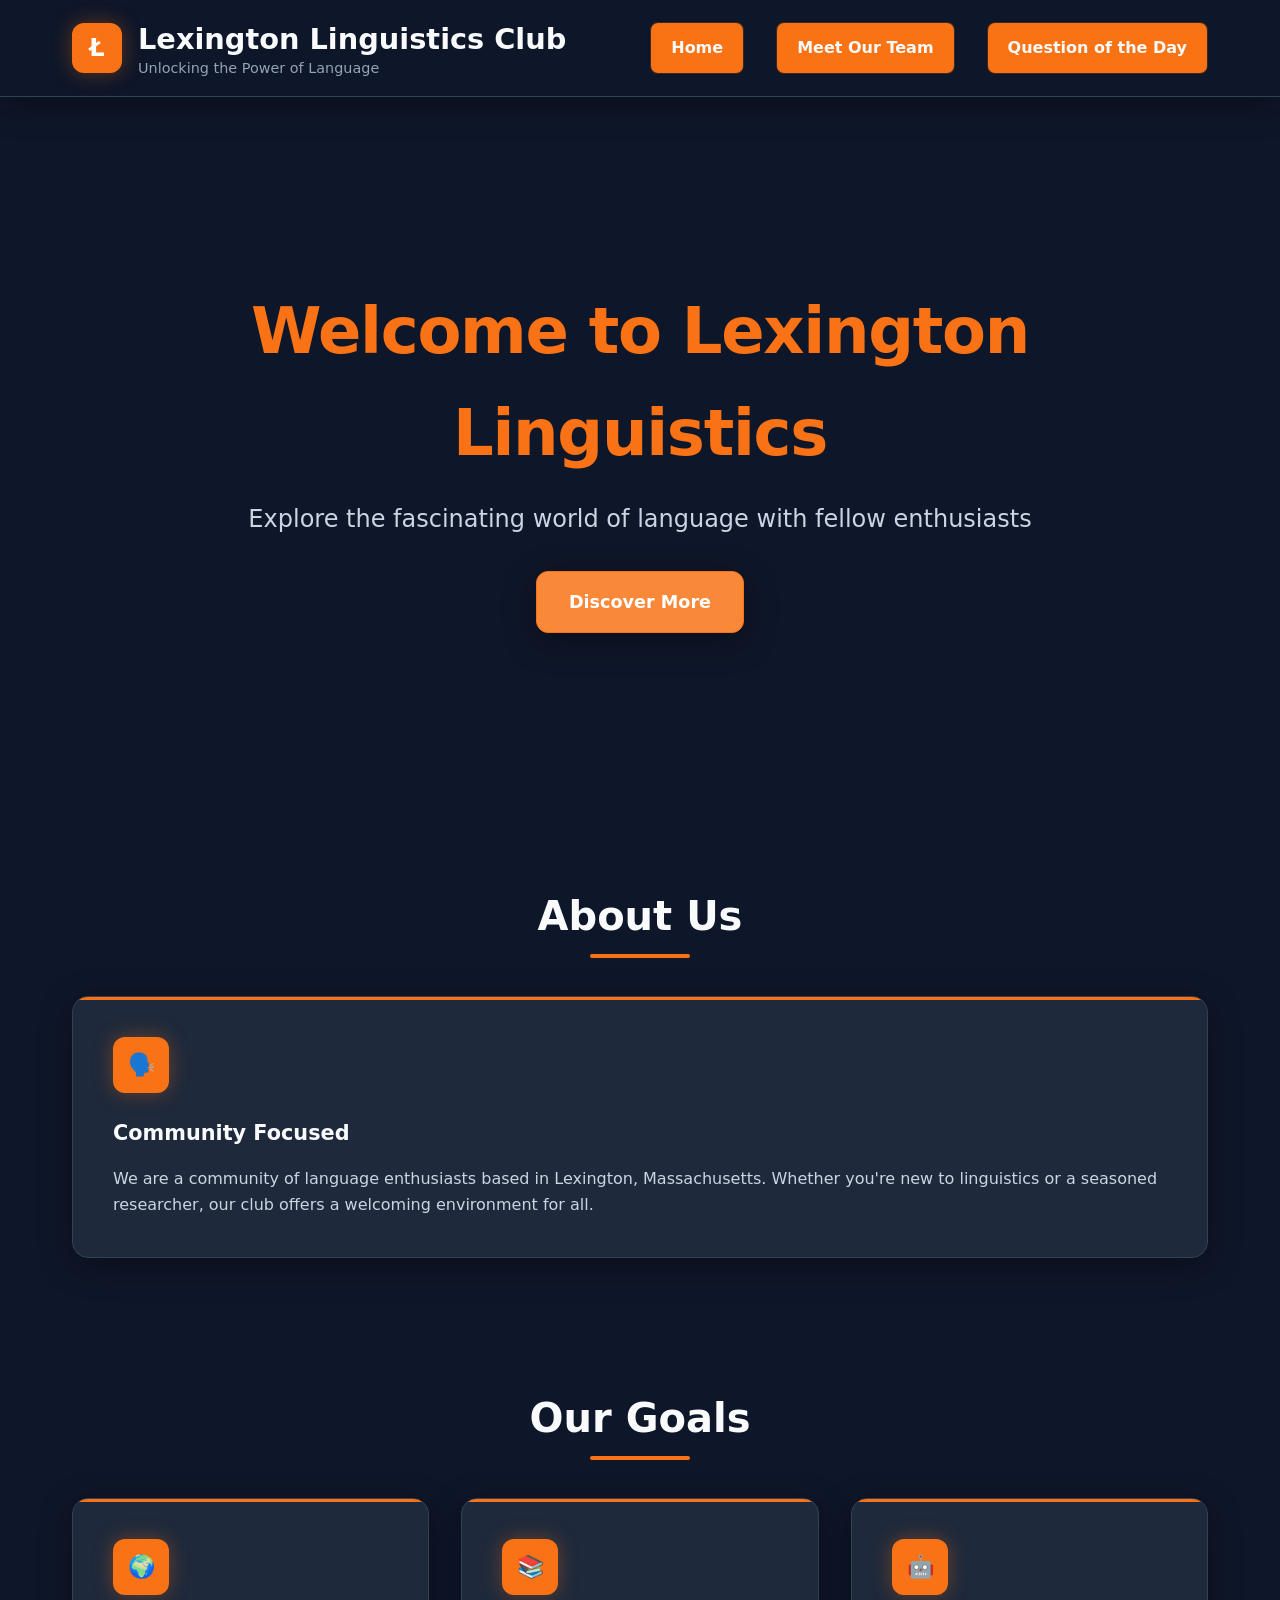
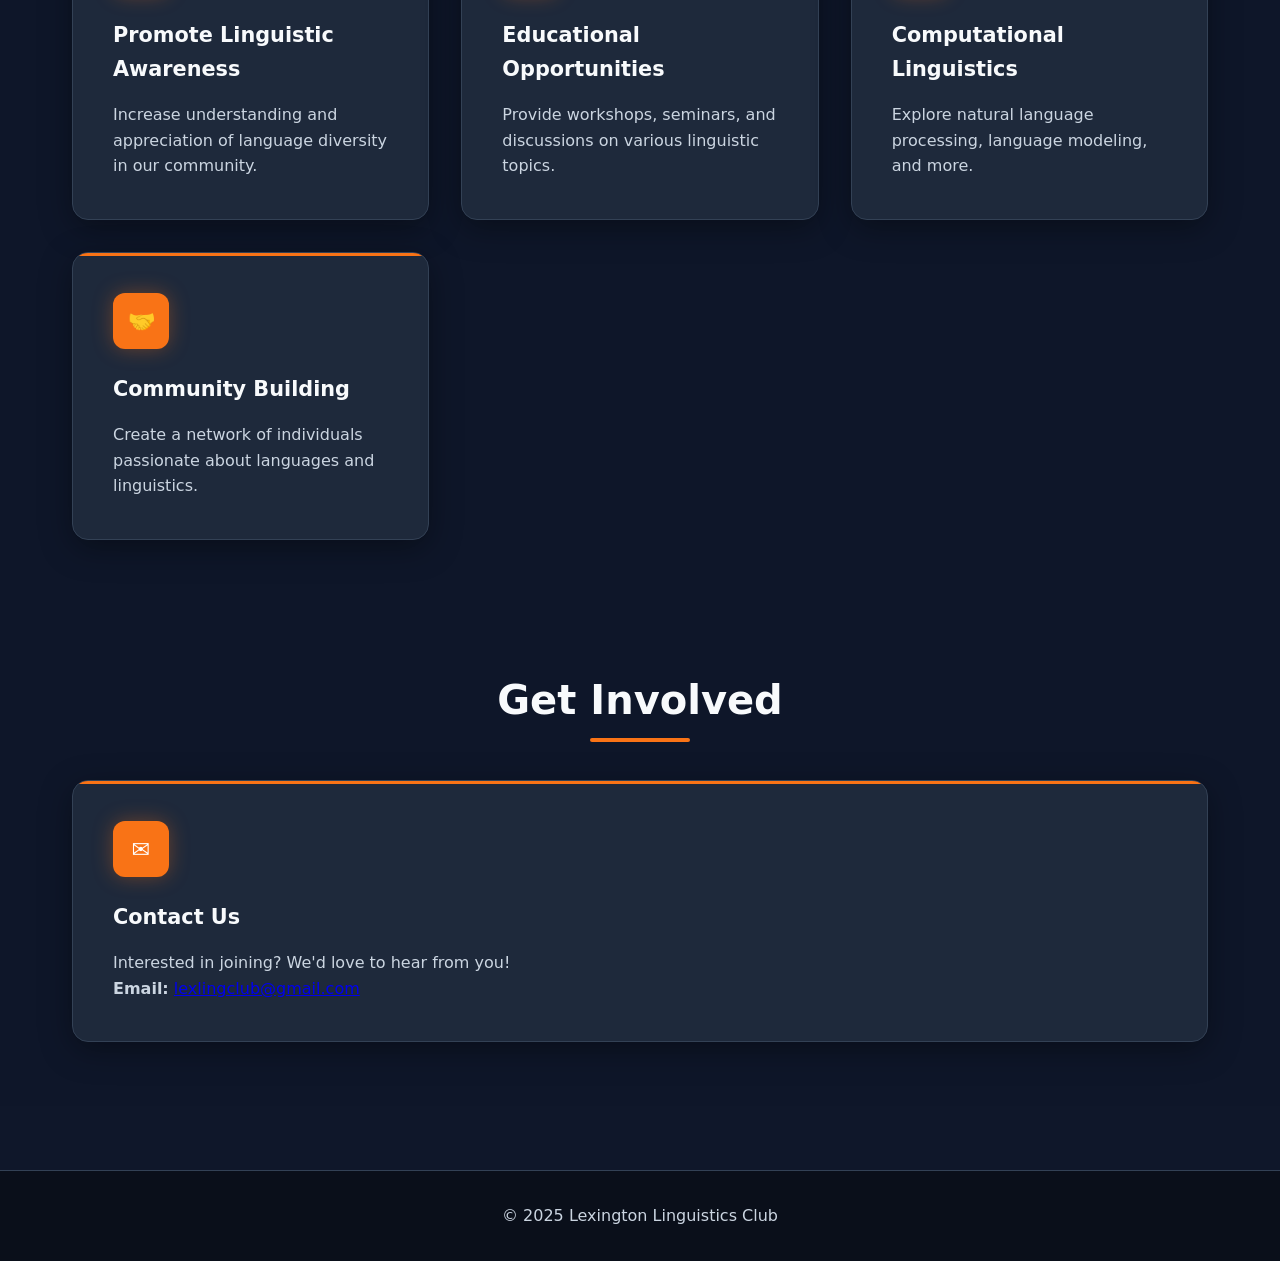
==== commit 3a856427: "Update index.html" ====
--- a/index.html
+++ b/index.html
@@ -9,102 +9,377 @@
         /* ------------- root + resets ------------- */
         *{margin:0;padding:0;box-sizing:border-box;}
         :root{
-            --primary:#F8FAFC;--primary-light:#FFFFFF;--primary-dark:#E2E8F0;
-            --accent:#F97316;--accent-light:#FB923C;--accent-warm:#EA580C;
-            --text-dark:#1E293B;--text-light:#475569;--text-muted:#64748B;
-            --bg-dark:#F8FAFC;--bg-card:#FFFFFF;--bg-hover:#F1F5F9;
-            --border:#E2E8F0;--border-accent:#F97316;
-            --shadow:0 8px 32px rgba(0,0,0,.08);--shadow-hover:0 16px 48px rgba(0,0,0,.12);
-            --glow-orange:0 0 20px rgba(249,115,22,.2);
-        }
-        body{font-family:'Inter','Segoe UI',system-ui,sans-serif;line-height:1.6;color:var(--text-dark);overflow-x:hidden;background:var(--bg-dark);}
+            --primary:#0f172a;
+            --primary-light:#1e293b;
+            --primary-dark:#0a0f1a;
+
+            --accent:#F97316;
+            --accent-light:#FB923C;
+            --accent-warm:#EA580C;
+
+            --text-dark:#F8FAFC;
+            --text-light:#CBD5E1;
+            --text-muted:#94A3B8;
+
+            --bg-dark:#0f172a;
+            --bg-card:#1e293b;
+            --bg-hover:#334155;
+
+            --border:#334155;
+            --border-accent:#F97316;
+
+            --shadow:0 8px 32px rgba(0,0,0,.35);
+            --shadow-hover:0 16px 48px rgba(0,0,0,.45);
+            --glow-orange:0 0 20px rgba(249,115,22,.35);
+        }
+        body{
+            font-family:'Inter','Segoe UI',system-ui,sans-serif;
+            line-height:1.6;
+            color:var(--text-dark);
+            overflow-x:hidden;
+            background:var(--bg-dark);
+        }
 
         /* ------------- animated bg ------------- */
         .animated-bg{position:fixed;inset:0;z-index:-1;background:var(--bg-dark);}
         .floating-letters{position:fixed;inset:0;pointer-events:none;z-index:-1;}
-        .letter{position:absolute;font-size:16px;color:rgba(249,115,22,.15);animation:float 30s linear infinite;font-weight:600;}
-        @keyframes float{0%{transform:translateY(100vh) rotate(0)}100%{transform:translateY(-100px) rotate(360deg)}}
+        .letter{
+            position:absolute;font-size:16px;
+            color:rgba(249,115,22,.10);
+            animation:float 30s linear infinite;
+            font-weight:600;
+        }
+        @keyframes float{
+            0%{transform:translateY(100vh) rotate(0)}
+            100%{transform:translateY(-100px) rotate(360deg)}
+        }
 
         /* ------------- header ------------- */
-        header{position:fixed;top:0;width:100%;background:rgba(248,250,252,.9);backdrop-filter:blur(16px);border-bottom:1px solid var(--border);box-shadow:var(--shadow);z-index:1000;transition:.3s;}
-        .header-content{max-width:1200px;margin:0 auto;padding:1rem 2rem;display:flex;justify-content:space-between;align-items:center;}
+        header{
+            position:fixed;top:0;width:100%;
+            background:rgba(15,23,42,.9);
+            backdrop-filter:blur(16px);
+            border-bottom:1px solid var(--border);
+            box-shadow:var(--shadow);
+            z-index:1000;
+            transition:.3s;
+        }
+        .header-content{
+            max-width:1200px;margin:0 auto;
+            padding:1rem 2rem;
+            display:flex;justify-content:space-between;align-items:center;
+        }
         .logo{display:flex;align-items:center;gap:1rem;}
-        .logo-icon{width:50px;height:50px;background:var(--accent);border-radius:12px;display:flex;align-items:center;justify-content:center;color:#fff;font-size:24px;font-weight:700;animation:pulse 3s infinite;box-shadow:var(--glow-orange);}
-        @keyframes pulse{0%,100%{transform:scale(1);box-shadow:var(--glow-orange)}50%{transform:scale(1.05);box-shadow:0 0 30px rgba(249,115,22,.3)}}
+        .logo-icon{
+            width:50px;height:50px;
+            background:var(--accent);
+            border-radius:12px;
+            display:flex;align-items:center;justify-content:center;
+            color:#fff;font-size:24px;font-weight:700;
+            animation:pulse 3s infinite;
+            box-shadow:var(--glow-orange);
+        }
+        @keyframes pulse{
+            0%,100%{transform:scale(1);box-shadow:var(--glow-orange)}
+            50%{transform:scale(1.05);box-shadow:0 0 30px rgba(249,115,22,.45)}
+        }
         .logo h1{font-size:1.8rem;font-weight:700;color:var(--text-dark);}
         .logo p{font-size:.9rem;color:var(--text-muted);margin-top:-5px;}
+
         nav{display:flex;gap:2rem;align-items:center;}
-        nav a{color:var(--text-dark);text-decoration:none;font-weight:600;padding:.75rem 1.25rem;border-radius:8px;transition:.3s;position:relative;overflow:hidden;background:rgba(249,115,22,.08);border:1px solid rgba(249,115,22,.15);}
-        nav a::before{content:'';position:absolute;inset:0;left:-100%;background:var(--accent);transition:left .3s;z-index:-1;}
+        nav a{
+            color:var(--text-dark);
+            text-decoration:none;
+            font-weight:600;
+            padding:.75rem 1.25rem;
+            border-radius:8px;
+            transition:.3s;
+            position:relative;
+            overflow:hidden;
+            background:rgba(249,115,22,.06);
+            border:1px solid rgba(249,115,22,.15);
+        }
+        nav a::before{
+            content:'';
+            position:absolute;inset:0;left:-100%;
+            background:var(--accent);
+            transition:left .3s;
+            z-index:-1;
+        }
         nav a:hover::before{left:0}
-        nav a:hover{color:#fff;transform:translateY(-2px);text-shadow:0 0 8px rgba(249,115,22,.5);border-color:var(--accent);}
+        nav a:hover{
+            color:#fff;
+            transform:translateY(-2px);
+            text-shadow:0 0 8px rgba(249,115,22,.6);
+            border-color:var(--accent);
+        }
         .menu-toggle{display:none;flex-direction:column;cursor:pointer;padding:5px}
-        .menu-toggle span{width:25px;height:3px;background:var(--text-dark);margin:3px 0;transition:.3s;border-radius:2px;}
+        .menu-toggle span{
+            width:25px;height:3px;
+            background:var(--text-dark);
+            margin:3px 0;
+            transition:.3s;
+            border-radius:2px;
+        }
 
         /* ------------- main wrapper ------------- */
-        main{margin-top:100px;min-height:calc(100vh - 100px);background:rgba(248,250,252,.95);backdrop-filter:blur(10px);}
+        main{
+            margin-top:100px;
+            min-height:calc(100vh - 100px);
+            background:rgba(15,23,42,.95);
+            backdrop-filter:blur(10px);
+        }
 
         /* hero */
-        .hero{min-height:80vh;display:flex;align-items:center;justify-content:center;text-align:center;padding:2rem;position:relative;}
-        .hero-content{max-width:800px;animation:fadeInUp 1s ease;position:relative;z-index:1;}
-        @keyframes fadeInUp{from{opacity:0;transform:translateY(50px)}to{opacity:1;transform:translateY(0)}}
-        .hero h1{font-size:4rem;margin-bottom:1rem;color:var(--accent);font-weight:800;letter-spacing:-.02em;}
-        .hero p{font-size:1.5rem;color:var(--text-light);margin-bottom:2rem;font-weight:400;}
-        .cta-button{display:inline-block;padding:1rem 2rem;background:var(--accent);color:#fff;text-decoration:none;border-radius:12px;font-weight:600;font-size:1.1rem;transition:.3s;box-shadow:var(--shadow);position:relative;overflow:hidden;border:1px solid var(--accent);}
-        .cta-button:hover{transform:translateY(-5px);box-shadow:var(--shadow-hover);filter:brightness(1.1);}
-        .cta-button::before{content:'';position:absolute;inset:0;left:-100%;background:rgba(255,255,255,.2);transition:left .5s;}
+        .hero{
+            min-height:80vh;
+            display:flex;align-items:center;justify-content:center;
+            text-align:center;padding:2rem;position:relative;
+        }
+        .hero-content{
+            max-width:800px;
+            animation:fadeInUp 1s ease;
+            position:relative;z-index:1;
+        }
+        @keyframes fadeInUp{
+            from{opacity:0;transform:translateY(50px)}
+            to{opacity:1;transform:translateY(0)}
+        }
+        .hero h1{
+            font-size:4rem;
+            margin-bottom:1rem;
+            color:var(--accent);
+            font-weight:800;
+            letter-spacing:-.02em;
+        }
+        .hero p{
+            font-size:1.5rem;
+            color:var(--text-light);
+            margin-bottom:2rem;
+            font-weight:400;
+        }
+        .cta-button{
+            display:inline-block;
+            padding:1rem 2rem;
+            background:var(--accent);
+            color:#fff;
+            text-decoration:none;
+            border-radius:12px;
+            font-weight:600;
+            font-size:1.1rem;
+            transition:.3s;
+            box-shadow:var(--shadow);
+            position:relative;
+            overflow:hidden;
+            border:1px solid var(--accent);
+        }
+        .cta-button:hover{
+            transform:translateY(-5px);
+            box-shadow:var(--shadow-hover);
+            filter:brightness(1.1);
+        }
+        .cta-button::before{
+            content:'';
+            position:absolute;inset:0;left:-100%;
+            background:rgba(255,255,255,.15);
+            transition:left .5s;
+        }
         .cta-button:hover::before{left:100%}
 
         /* sections */
         .content-section{max-width:1200px;margin:0 auto;padding:4rem 2rem;}
-        .section-title{font-size:2.5rem;text-align:center;margin-bottom:3rem;color:var(--text-dark);position:relative;font-weight:700;}
-        .section-title::after{content:'';position:absolute;bottom:-10px;left:50%;transform:translateX(-50%);width:100px;height:4px;background:var(--accent);border-radius:2px;}
-
-        .cards-grid{display:grid;grid-template-columns:repeat(auto-fit,minmax(320px,1fr));gap:2rem;margin-top:3rem;}
-        .card{background:var(--bg-card);backdrop-filter:blur(10px);padding:2.5rem;border-radius:16px;box-shadow:var(--shadow);transition:.4s;position:relative;overflow:hidden;border:1px solid var(--border);}
-        .card::before{content:'';position:absolute;top:0;left:0;width:100%;height:3px;background:var(--accent);}
-        .card:hover{transform:translateY(-8px) scale(1.02);box-shadow:var(--shadow-hover);border-color:var(--accent);background:var(--bg-hover);}
-        .card-icon{width:56px;height:56px;background:var(--accent);border-radius:12px;display:flex;align-items:center;justify-content:center;margin-bottom:1.5rem;font-size:22px;color:#fff;box-shadow:var(--glow-orange);}
+        .section-title{
+            font-size:2.5rem;
+            text-align:center;
+            margin-bottom:3rem;
+            color:var(--text-dark);
+            position:relative;
+            font-weight:700;
+        }
+        .section-title::after{
+            content:'';
+            position:absolute;bottom:-10px;left:50%;
+            transform:translateX(-50%);
+            width:100px;height:4px;background:var(--accent);
+            border-radius:2px;
+        }
+
+        .cards-grid{
+            display:grid;
+            grid-template-columns:repeat(auto-fit,minmax(320px,1fr));
+            gap:2rem;margin-top:3rem;
+        }
+        .card{
+            background:var(--bg-card);
+            backdrop-filter:blur(10px);
+            padding:2.5rem;
+            border-radius:16px;
+            box-shadow:var(--shadow);
+            transition:.4s;
+            position:relative;overflow:hidden;
+            border:1px solid var(--border);
+        }
+        .card::before{
+            content:'';position:absolute;top:0;left:0;width:100%;height:3px;
+            background:var(--accent);
+        }
+        .card:hover{
+            transform:translateY(-8px) scale(1.02);
+            box-shadow:var(--shadow-hover);
+            border-color:var(--accent);
+            background:var(--bg-hover);
+        }
+        .card-icon{
+            width:56px;height:56px;
+            background:var(--accent);
+            border-radius:12px;
+            display:flex;align-items:center;justify-content:center;
+            margin-bottom:1.5rem;
+            font-size:22px;color:#fff;
+            box-shadow:var(--glow-orange);
+        }
         .card h3{font-size:1.3rem;color:var(--text-dark);margin-bottom:1rem;font-weight:600;}
         .card p{color:var(--text-light);line-height:1.6;}
 
-        .team-member{background:var(--bg-card);padding:2rem;border-radius:20px;box-shadow:var(--shadow);text-align:center;transition:.3s;max-width:400px;margin:0 auto;border:1px solid var(--border);}
-        .team-member:hover{transform:translateY(-10px);box-shadow:var(--shadow-hover);border-color:var(--accent);background:var(--bg-hover);}
-        .member-avatar-img{width:120px;height:120px;border-radius:50%;object-fit:cover;object-position:center;margin-bottom:1rem;box-shadow:0 8px 24px rgba(0,0,0,.15);border:3px solid var(--accent);}
+        .team-member{
+            background:var(--bg-card);
+            padding:2rem;border-radius:20px;
+            box-shadow:var(--shadow);
+            text-align:center;
+            transition:.3s;
+            max-width:400px;margin:0 auto;
+            border:1px solid var(--border);
+        }
+        .team-member:hover{
+            transform:translateY(-10px);
+            box-shadow:var(--shadow-hover);
+            border-color:var(--accent);
+            background:var(--bg-hover);
+        }
+        .member-avatar-img{
+            width:120px;height:120px;border-radius:50%;
+            object-fit:cover;object-position:center;
+            margin-bottom:1rem;
+            box-shadow:0 8px 24px rgba(0,0,0,.35);
+            border:3px solid var(--accent);
+        }
         .member-name{font-size:1.5rem;color:var(--text-dark);margin-bottom:.5rem;font-weight:600;}
         .member-title{color:var(--accent);font-weight:500;margin-bottom:1rem;}
         .member-info{color:var(--text-light);line-height:1.6;}
         .member-info a{color:var(--accent);text-decoration:none;transition:.3s;}
-        .member-info a:hover{color:var(--accent-light);text-shadow:0 0 8px rgba(249,115,22,.3);}
+        .member-info a:hover{color:var(--accent-light);text-shadow:0 0 8px rgba(249,115,22,.5);}
 
         .search-container{max-width:600px;margin:0 auto 3rem;position:relative;}
-        .search-input{width:100%;padding:1rem 1rem 1rem 3rem;border:2px solid var(--border);border-radius:12px;font-size:1rem;background:var(--bg-card);color:var(--text-dark);transition:.3s;}
-        .search-input:focus{outline:none;border-color:var(--accent);box-shadow:0 0 20px rgba(249,115,22,.2);background:var(--bg-hover);}
+        .search-input{
+            width:100%;padding:1rem 1rem 1rem 3rem;
+            border:2px solid var(--border);
+            border-radius:12px;
+            font-size:1rem;
+            background:var(--bg-card);
+            color:var(--text-dark);
+            transition:.3s;
+        }
+        .search-input:focus{
+            outline:none;border-color:var(--accent);
+            box-shadow:0 0 20px rgba(249,115,22,.35);
+            background:var(--bg-hover);
+        }
         .search-input::placeholder{color:var(--text-muted);}
-        .search-icon{position:absolute;left:1rem;top:50%;transform:translateY(-50%);color:var(--text-muted);}
-
-        .question-card{background:var(--bg-card);padding:2rem;border-radius:16px;box-shadow:var(--shadow);margin-bottom:2rem;transition:.3s;border-left:5px solid var(--accent);border:1px solid var(--border);}
-        .question-card:hover{transform:translateX(10px);box-shadow:var(--shadow-hover);background:var(--bg-hover);border-color:var(--accent);}
+        .search-icon{
+            position:absolute;left:1rem;top:50%;
+            transform:translateY(-50%);
+            color:var(--text-muted);
+        }
+
+        .question-card{
+            background:var(--bg-card);
+            padding:2rem;border-radius:16px;
+            box-shadow:var(--shadow);margin-bottom:2rem;
+            transition:.3s;border-left:5px solid var(--accent);
+            border:1px solid var(--border);
+        }
+        .question-card:hover{
+            transform:translateX(10px);
+            box-shadow:var(--shadow-hover);
+            background:var(--bg-hover);
+            border-color:var(--accent);
+        }
         .question-date{color:var(--accent);font-weight:600;margin-bottom:1rem;}
         .question-text{font-size:1.1rem;color:var(--text-dark);margin-bottom:1rem;line-height:1.6;}
 
-        .answer-toggle{background:var(--accent);color:#fff;border:none;padding:.8rem 1.5rem;border-radius:8px;cursor:pointer;font-weight:500;transition:.3s;}
-        .answer-toggle:hover{transform:translateY(-2px);box-shadow:0 8px 20px rgba(249,115,22,.3);filter:brightness(1.1);}
-        .answer-text{margin-top:1rem;padding:1rem;background:var(--bg-hover);border-radius:10px;display:none;animation:slideDown .3s;color:var(--text-light);border:1px solid var(--border);}
-        @keyframes slideDown{from{opacity:0;transform:translateY(-10px)}to{opacity:1;transform:translateY(0)}}
+        .answer-toggle{
+            background:var(--accent);
+            color:#fff;border:none;
+            padding:.8rem 1.5rem;
+            border-radius:8px;
+            cursor:pointer;font-weight:500;transition:.3s;
+        }
+        .answer-toggle:hover{
+            transform:translateY(-2px);
+            box-shadow:0 8px 20px rgba(249,115,22,.45);
+            filter:brightness(1.1);
+        }
+        .answer-text{
+            margin-top:1rem;padding:1rem;
+            background:var(--bg-hover);
+            border-radius:10px;display:none;
+            animation:slideDown .3s;
+            color:var(--text-light);
+            border:1px solid var(--border);
+        }
+        @keyframes slideDown{
+            from{opacity:0;transform:translateY(-10px)}
+            to{opacity:1;transform:translateY(0)}
+        }
 
         /* compact pagination */
-        .pagination{display:flex;justify-content:center;gap:1rem;margin-top:3rem;}
-        .pagination button{padding:.65rem 1rem;border:1px solid var(--border);background:var(--bg-card);color:var(--text-dark);border-radius:8px;cursor:pointer;font-weight:500;transition:.3s;box-shadow:0 4px 12px rgba(0,0,0,.1);min-width:36px;}
-        .pagination button:hover:not([disabled]){background:var(--accent);color:#fff;transform:translateY(-2px);border-color:var(--accent);}
-        .pagination button.active{background:var(--accent);color:#fff;cursor:default;border-color:var(--accent);}
+        .pagination{
+            display:flex;justify-content:center;
+            gap:1rem;margin-top:3rem;
+        }
+        .pagination button{
+            padding:.65rem 1rem;
+            border:1px solid var(--border);
+            background:var(--bg-card);
+            color:var(--text-dark);
+            border-radius:8px;
+            cursor:pointer;
+            font-weight:500;
+            transition:.3s;
+            box-shadow:0 4px 12px rgba(0,0,0,.25);
+            min-width:36px;
+        }
+        .pagination button:hover:not([disabled]){
+            background:var(--accent);
+            color:#fff;
+            transform:translateY(-2px);
+            border-color:var(--accent);
+        }
+        .pagination button.active{
+            background:var(--accent);
+            color:#fff;
+            cursor:default;
+            border-color:var(--accent);
+        }
         .pagination button[disabled]{opacity:.4;cursor:default;transform:none;}
 
-        footer{background:var(--primary-dark);color:var(--text-light);text-align:center;padding:2rem;margin-top:4rem;border-top:1px solid var(--border);}
+        footer{
+            background:var(--primary-dark);
+            color:var(--text-light);
+            text-align:center;
+            padding:2rem;margin-top:4rem;
+            border-top:1px solid var(--border);
+        }
 
         @media(max-width:768px){
             .header-content{padding:1rem;}
-            nav{display:none;position:absolute;top:100%;right:0;background:var(--bg-card);flex-direction:column;box-shadow:var(--shadow);border-radius:10px;min-width:200px;border:1px solid var(--border);}
+            nav{
+                display:none;position:absolute;top:100%;right:0;
+                background:var(--bg-card);
+                flex-direction:column;box-shadow:var(--shadow);
+                border-radius:10px;min-width:200px;
+                border:1px solid var(--border);
+            }
             nav.active{display:flex;}
             .menu-toggle{display:flex;}
             .hero h1{font-size:2.5rem}
@@ -113,13 +388,21 @@
             .cards-grid{grid-template-columns:1fr;}
         }
 
-        .page-hero{min-height:40vh;display:flex;align-items:center;justify-content:center;text-align:center;padding:2rem;}
-        .page-hero h1{font-size:3rem;color:var(--accent);font-weight:700;}
+        .page-hero{
+            min-height:40vh;
+            display:flex;align-items:center;justify-content:center;
+            text-align:center;padding:2rem;
+        }
+        .page-hero h1{
+            font-size:3rem;
+            color:var(--accent);
+            font-weight:700;
+        }
 
         .page{display:none;opacity:0;transition:opacity .5s ease;}
         .page.active{opacity:1;}
 
-        /* Scrollbar styling for light theme */
+        /* Scrollbar styling for dark theme */
         ::-webkit-scrollbar{width:8px;}
         ::-webkit-scrollbar-track{background:var(--bg-dark);}
         ::-webkit-scrollbar-thumb{background:var(--accent);border-radius:4px;}
@@ -313,7 +596,12 @@
             if(currentPage+1<=pages) pager.insertAdjacentHTML('beforeend',`<button onclick="goto(${currentPage+1})">${currentPage+1}</button>`);
             pager.insertAdjacentHTML('beforeend',`<button ${currentPage===pages?'disabled':''} onclick="goto(${currentPage+1})">&gt;</button>`);
         }
-        function goto(n){const pages=Math.ceil(filteredQuestions.length/perPage);if(n<1||n>pages) return;currentPage=n;render();}
+        function goto(n){
+            const pages=Math.ceil(filteredQuestions.length/perPage);
+            if(n<1||n>pages) return;
+            currentPage=n;
+            render();
+        }
 
         /* search */
         function searchQuestions(){
@@ -328,7 +616,7 @@
             createFloatingLetters();
             window.addEventListener('scroll',()=>{
                 document.getElementById('header').style.background=
-                    window.scrollY>100?'rgba(248,250,252,.98)':'rgba(248,250,252,.9)';
+                    window.scrollY>100?'rgba(15,23,42,.98)':'rgba(15,23,42,.9)';
             });
         });
     </script>
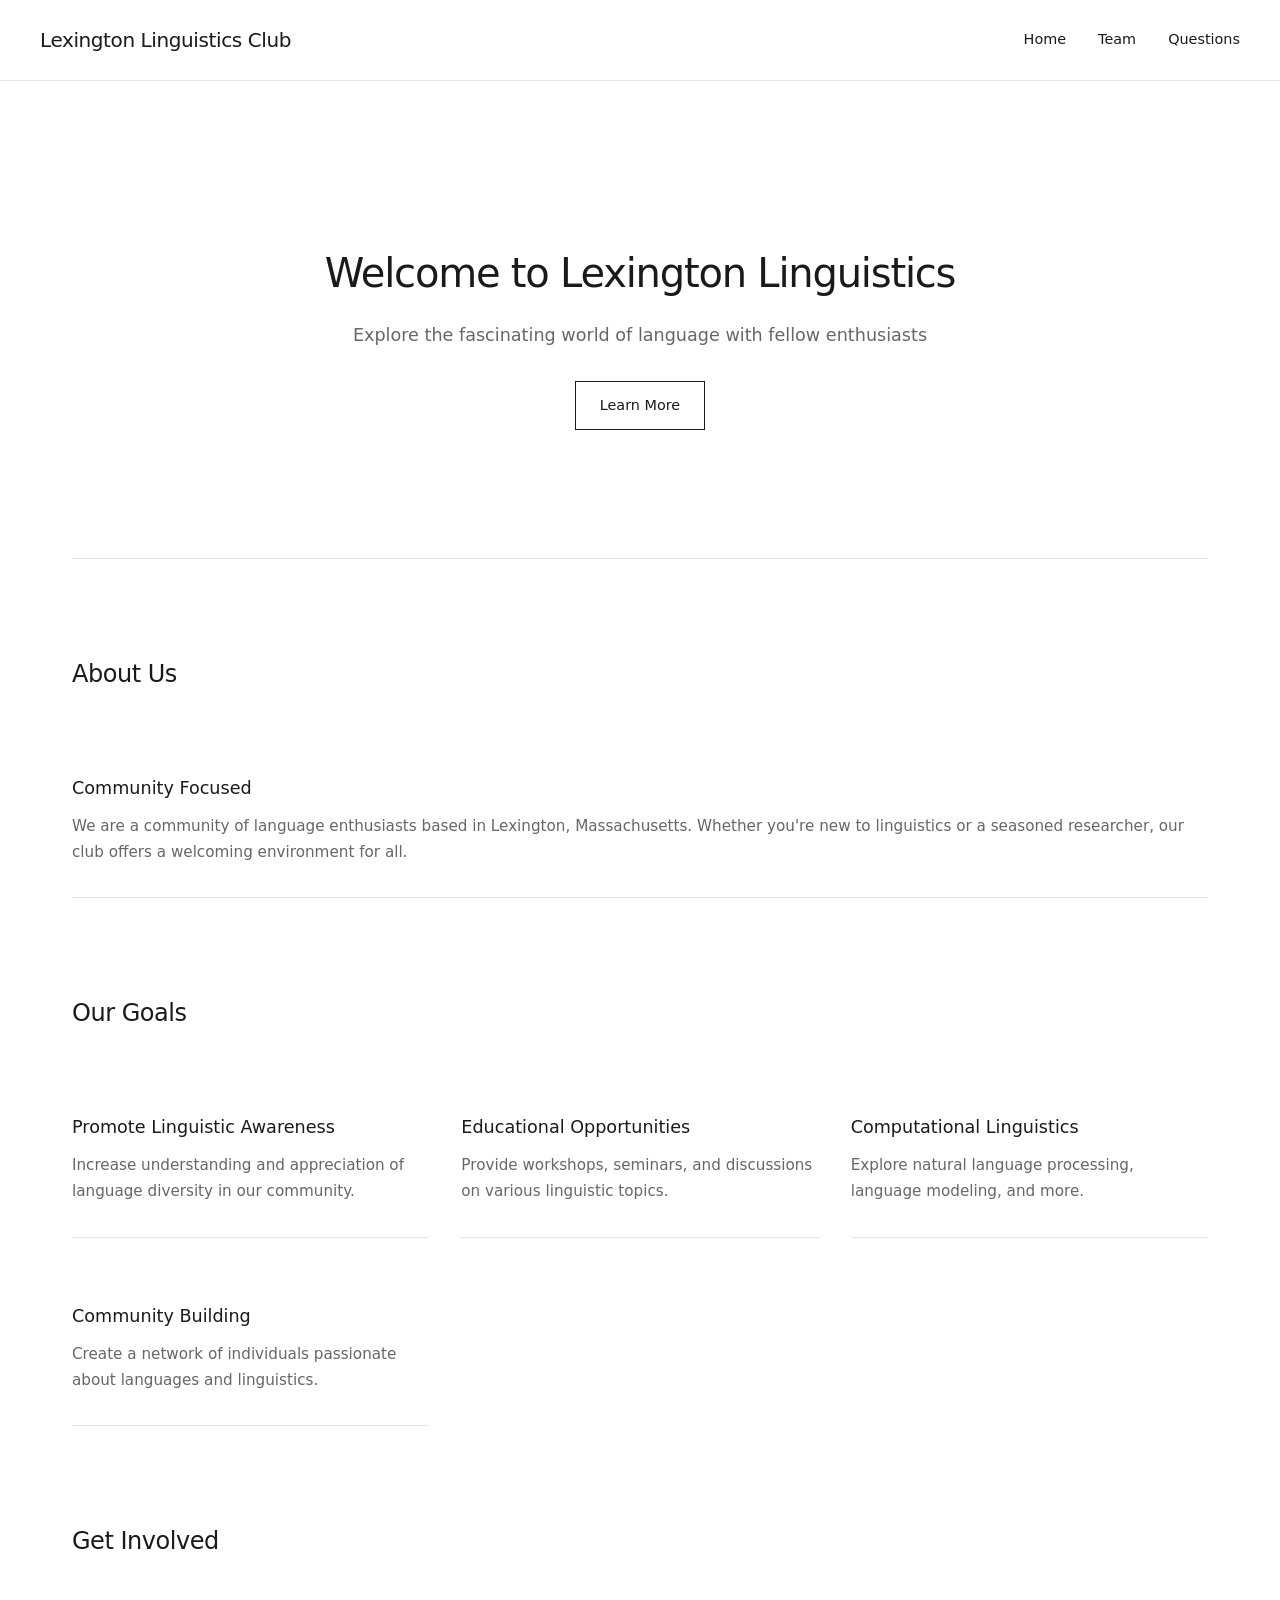
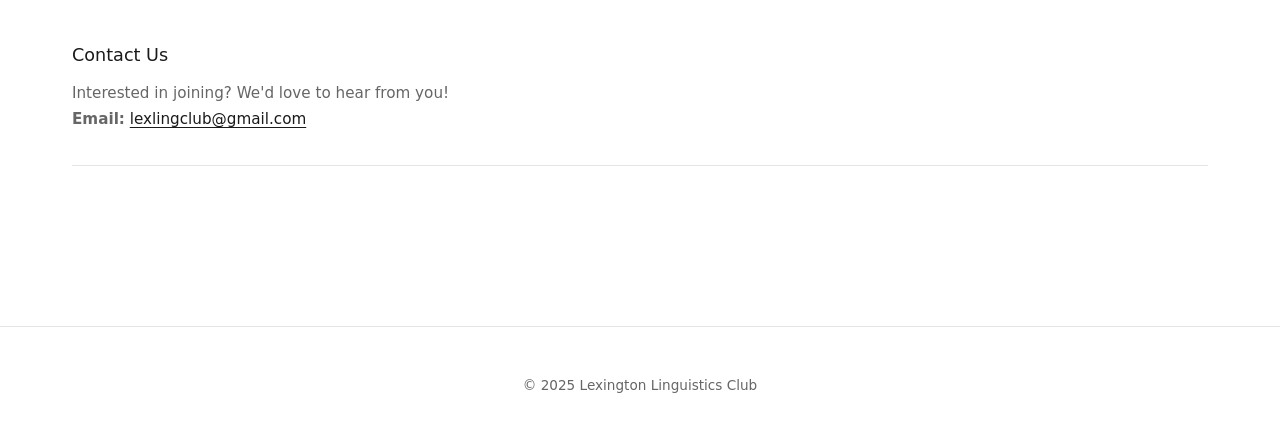
==== commit 796dc2c4: "Refactor index.html for improved layout and styling; updated header, hero section, and navigation li" ====
--- a/index.html
+++ b/index.html
@@ -4,466 +4,475 @@
     <meta charset="UTF-8">
     <title>Lexington Linguistics Club</title>
     <meta name="viewport" content="width=device-width, initial-scale=1.0">
-    <!-- =========  FULL CSS  ========= -->
     <style>
-        /* ------------- root + resets ------------- */
-        *{margin:0;padding:0;box-sizing:border-box;}
-        :root{
-            --primary:#0f172a;
-            --primary-light:#1e293b;
-            --primary-dark:#0a0f1a;
-
-            --accent:#F97316;
-            --accent-light:#FB923C;
-            --accent-warm:#EA580C;
-
-            --text-dark:#F8FAFC;
-            --text-light:#CBD5E1;
-            --text-muted:#94A3B8;
-
-            --bg-dark:#0f172a;
-            --bg-card:#1e293b;
-            --bg-hover:#334155;
-
-            --border:#334155;
-            --border-accent:#F97316;
-
-            --shadow:0 8px 32px rgba(0,0,0,.35);
-            --shadow-hover:0 16px 48px rgba(0,0,0,.45);
-            --glow-orange:0 0 20px rgba(249,115,22,.35);
-        }
-        body{
-            font-family:'Inter','Segoe UI',system-ui,sans-serif;
-            line-height:1.6;
-            color:var(--text-dark);
-            overflow-x:hidden;
-            background:var(--bg-dark);
-        }
-
-        /* ------------- animated bg ------------- */
-        .animated-bg{position:fixed;inset:0;z-index:-1;background:var(--bg-dark);}
-        .floating-letters{position:fixed;inset:0;pointer-events:none;z-index:-1;}
-        .letter{
-            position:absolute;font-size:16px;
-            color:rgba(249,115,22,.10);
-            animation:float 30s linear infinite;
-            font-weight:600;
-        }
-        @keyframes float{
-            0%{transform:translateY(100vh) rotate(0)}
-            100%{transform:translateY(-100px) rotate(360deg)}
-        }
-
-        /* ------------- header ------------- */
-        header{
-            position:fixed;top:0;width:100%;
-            background:rgba(15,23,42,.9);
-            backdrop-filter:blur(16px);
-            border-bottom:1px solid var(--border);
-            box-shadow:var(--shadow);
-            z-index:1000;
-            transition:.3s;
-        }
-        .header-content{
-            max-width:1200px;margin:0 auto;
-            padding:1rem 2rem;
-            display:flex;justify-content:space-between;align-items:center;
-        }
-        .logo{display:flex;align-items:center;gap:1rem;}
-        .logo-icon{
-            width:50px;height:50px;
-            background:var(--accent);
-            border-radius:12px;
-            display:flex;align-items:center;justify-content:center;
-            color:#fff;font-size:24px;font-weight:700;
-            animation:pulse 3s infinite;
-            box-shadow:var(--glow-orange);
-        }
-        @keyframes pulse{
-            0%,100%{transform:scale(1);box-shadow:var(--glow-orange)}
-            50%{transform:scale(1.05);box-shadow:0 0 30px rgba(249,115,22,.45)}
-        }
-        .logo h1{font-size:1.8rem;font-weight:700;color:var(--text-dark);}
-        .logo p{font-size:.9rem;color:var(--text-muted);margin-top:-5px;}
-
-        nav{display:flex;gap:2rem;align-items:center;}
-        nav a{
-            color:var(--text-dark);
-            text-decoration:none;
-            font-weight:600;
-            padding:.75rem 1.25rem;
-            border-radius:8px;
-            transition:.3s;
-            position:relative;
-            overflow:hidden;
-            background:rgba(249,115,22,.06);
-            border:1px solid rgba(249,115,22,.15);
-        }
-        nav a::before{
-            content:'';
-            position:absolute;inset:0;left:-100%;
-            background:var(--accent);
-            transition:left .3s;
-            z-index:-1;
-        }
-        nav a:hover::before{left:0}
-        nav a:hover{
-            color:#fff;
-            transform:translateY(-2px);
-            text-shadow:0 0 8px rgba(249,115,22,.6);
-            border-color:var(--accent);
-        }
-        .menu-toggle{display:none;flex-direction:column;cursor:pointer;padding:5px}
-        .menu-toggle span{
-            width:25px;height:3px;
-            background:var(--text-dark);
-            margin:3px 0;
-            transition:.3s;
-            border-radius:2px;
-        }
-
-        /* ------------- main wrapper ------------- */
-        main{
-            margin-top:100px;
-            min-height:calc(100vh - 100px);
-            background:rgba(15,23,42,.95);
-            backdrop-filter:blur(10px);
-        }
-
-        /* hero */
-        .hero{
-            min-height:80vh;
-            display:flex;align-items:center;justify-content:center;
-            text-align:center;padding:2rem;position:relative;
-        }
-        .hero-content{
-            max-width:800px;
-            animation:fadeInUp 1s ease;
-            position:relative;z-index:1;
-        }
-        @keyframes fadeInUp{
-            from{opacity:0;transform:translateY(50px)}
-            to{opacity:1;transform:translateY(0)}
-        }
-        .hero h1{
-            font-size:4rem;
-            margin-bottom:1rem;
-            color:var(--accent);
-            font-weight:800;
-            letter-spacing:-.02em;
-        }
-        .hero p{
-            font-size:1.5rem;
-            color:var(--text-light);
-            margin-bottom:2rem;
-            font-weight:400;
-        }
-        .cta-button{
-            display:inline-block;
-            padding:1rem 2rem;
-            background:var(--accent);
-            color:#fff;
-            text-decoration:none;
-            border-radius:12px;
-            font-weight:600;
-            font-size:1.1rem;
-            transition:.3s;
-            box-shadow:var(--shadow);
-            position:relative;
-            overflow:hidden;
-            border:1px solid var(--accent);
-        }
-        .cta-button:hover{
-            transform:translateY(-5px);
-            box-shadow:var(--shadow-hover);
-            filter:brightness(1.1);
-        }
-        .cta-button::before{
-            content:'';
-            position:absolute;inset:0;left:-100%;
-            background:rgba(255,255,255,.15);
-            transition:left .5s;
-        }
-        .cta-button:hover::before{left:100%}
-
-        /* sections */
-        .content-section{max-width:1200px;margin:0 auto;padding:4rem 2rem;}
-        .section-title{
-            font-size:2.5rem;
-            text-align:center;
-            margin-bottom:3rem;
-            color:var(--text-dark);
-            position:relative;
-            font-weight:700;
-        }
-        .section-title::after{
-            content:'';
-            position:absolute;bottom:-10px;left:50%;
-            transform:translateX(-50%);
-            width:100px;height:4px;background:var(--accent);
-            border-radius:2px;
-        }
-
-        .cards-grid{
-            display:grid;
-            grid-template-columns:repeat(auto-fit,minmax(320px,1fr));
-            gap:2rem;margin-top:3rem;
-        }
-        .card{
-            background:var(--bg-card);
-            backdrop-filter:blur(10px);
-            padding:2.5rem;
-            border-radius:16px;
-            box-shadow:var(--shadow);
-            transition:.4s;
-            position:relative;overflow:hidden;
-            border:1px solid var(--border);
-        }
-        .card::before{
-            content:'';position:absolute;top:0;left:0;width:100%;height:3px;
-            background:var(--accent);
-        }
-        .card:hover{
-            transform:translateY(-8px) scale(1.02);
-            box-shadow:var(--shadow-hover);
-            border-color:var(--accent);
-            background:var(--bg-hover);
-        }
-        .card-icon{
-            width:56px;height:56px;
-            background:var(--accent);
-            border-radius:12px;
-            display:flex;align-items:center;justify-content:center;
-            margin-bottom:1.5rem;
-            font-size:22px;color:#fff;
-            box-shadow:var(--glow-orange);
-        }
-        .card h3{font-size:1.3rem;color:var(--text-dark);margin-bottom:1rem;font-weight:600;}
-        .card p{color:var(--text-light);line-height:1.6;}
-
-        .team-member{
-            background:var(--bg-card);
-            padding:2rem;border-radius:20px;
-            box-shadow:var(--shadow);
-            text-align:center;
-            transition:.3s;
-            max-width:400px;margin:0 auto;
-            border:1px solid var(--border);
-        }
-        .team-member:hover{
-            transform:translateY(-10px);
-            box-shadow:var(--shadow-hover);
-            border-color:var(--accent);
-            background:var(--bg-hover);
-        }
-        .member-avatar-img{
-            width:120px;height:120px;border-radius:50%;
-            object-fit:cover;object-position:center;
-            margin-bottom:1rem;
-            box-shadow:0 8px 24px rgba(0,0,0,.35);
-            border:3px solid var(--accent);
-        }
-        .member-name{font-size:1.5rem;color:var(--text-dark);margin-bottom:.5rem;font-weight:600;}
-        .member-title{color:var(--accent);font-weight:500;margin-bottom:1rem;}
-        .member-info{color:var(--text-light);line-height:1.6;}
-        .member-info a{color:var(--accent);text-decoration:none;transition:.3s;}
-        .member-info a:hover{color:var(--accent-light);text-shadow:0 0 8px rgba(249,115,22,.5);}
-
-        .search-container{max-width:600px;margin:0 auto 3rem;position:relative;}
-        .search-input{
-            width:100%;padding:1rem 1rem 1rem 3rem;
-            border:2px solid var(--border);
-            border-radius:12px;
-            font-size:1rem;
-            background:var(--bg-card);
-            color:var(--text-dark);
-            transition:.3s;
-        }
-        .search-input:focus{
-            outline:none;border-color:var(--accent);
-            box-shadow:0 0 20px rgba(249,115,22,.35);
-            background:var(--bg-hover);
-        }
-        .search-input::placeholder{color:var(--text-muted);}
-        .search-icon{
-            position:absolute;left:1rem;top:50%;
-            transform:translateY(-50%);
-            color:var(--text-muted);
-        }
-
-        .question-card{
-            background:var(--bg-card);
-            padding:2rem;border-radius:16px;
-            box-shadow:var(--shadow);margin-bottom:2rem;
-            transition:.3s;border-left:5px solid var(--accent);
-            border:1px solid var(--border);
-        }
-        .question-card:hover{
-            transform:translateX(10px);
-            box-shadow:var(--shadow-hover);
-            background:var(--bg-hover);
-            border-color:var(--accent);
-        }
-        .question-date{color:var(--accent);font-weight:600;margin-bottom:1rem;}
-        .question-text{font-size:1.1rem;color:var(--text-dark);margin-bottom:1rem;line-height:1.6;}
-
-        .answer-toggle{
-            background:var(--accent);
-            color:#fff;border:none;
-            padding:.8rem 1.5rem;
-            border-radius:8px;
-            cursor:pointer;font-weight:500;transition:.3s;
-        }
-        .answer-toggle:hover{
-            transform:translateY(-2px);
-            box-shadow:0 8px 20px rgba(249,115,22,.45);
-            filter:brightness(1.1);
-        }
-        .answer-text{
-            margin-top:1rem;padding:1rem;
-            background:var(--bg-hover);
-            border-radius:10px;display:none;
-            animation:slideDown .3s;
-            color:var(--text-light);
-            border:1px solid var(--border);
-        }
-        @keyframes slideDown{
-            from{opacity:0;transform:translateY(-10px)}
-            to{opacity:1;transform:translateY(0)}
-        }
-
-        /* compact pagination */
-        .pagination{
-            display:flex;justify-content:center;
-            gap:1rem;margin-top:3rem;
-        }
-        .pagination button{
-            padding:.65rem 1rem;
-            border:1px solid var(--border);
-            background:var(--bg-card);
-            color:var(--text-dark);
-            border-radius:8px;
-            cursor:pointer;
-            font-weight:500;
-            transition:.3s;
-            box-shadow:0 4px 12px rgba(0,0,0,.25);
-            min-width:36px;
-        }
-        .pagination button:hover:not([disabled]){
-            background:var(--accent);
-            color:#fff;
-            transform:translateY(-2px);
-            border-color:var(--accent);
-        }
-        .pagination button.active{
-            background:var(--accent);
-            color:#fff;
-            cursor:default;
-            border-color:var(--accent);
-        }
-        .pagination button[disabled]{opacity:.4;cursor:default;transform:none;}
-
-        footer{
-            background:var(--primary-dark);
-            color:var(--text-light);
-            text-align:center;
-            padding:2rem;margin-top:4rem;
-            border-top:1px solid var(--border);
-        }
-
-        @media(max-width:768px){
-            .header-content{padding:1rem;}
-            nav{
-                display:none;position:absolute;top:100%;right:0;
-                background:var(--bg-card);
-                flex-direction:column;box-shadow:var(--shadow);
-                border-radius:10px;min-width:200px;
-                border:1px solid var(--border);
-            }
-            nav.active{display:flex;}
-            .menu-toggle{display:flex;}
-            .hero h1{font-size:2.5rem}
-            .hero p{font-size:1.2rem}
-            .content-section{padding:2rem 1rem}
-            .cards-grid{grid-template-columns:1fr;}
-        }
-
-        .page-hero{
-            min-height:40vh;
-            display:flex;align-items:center;justify-content:center;
-            text-align:center;padding:2rem;
-        }
-        .page-hero h1{
-            font-size:3rem;
-            color:var(--accent);
-            font-weight:700;
-        }
-
-        .page{display:none;opacity:0;transition:opacity .5s ease;}
-        .page.active{opacity:1;}
-
-        /* Scrollbar styling for dark theme */
-        ::-webkit-scrollbar{width:8px;}
-        ::-webkit-scrollbar-track{background:var(--bg-dark);}
-        ::-webkit-scrollbar-thumb{background:var(--accent);border-radius:4px;}
-        ::-webkit-scrollbar-thumb:hover{background:var(--accent-light);}
+        * {
+            margin: 0;
+            padding: 0;
+            box-sizing: border-box;
+        }
+
+        body {
+            font-family: -apple-system, BlinkMacSystemFont, 'Segoe UI', system-ui, sans-serif;
+            line-height: 1.6;
+            color: #1a1a1a;
+            background: #ffffff;
+        }
+
+        /* Header */
+        header {
+            border-bottom: 1px solid #e5e5e5;
+            padding: 1.5rem 2rem;
+            position: sticky;
+            top: 0;
+            background: #ffffff;
+            z-index: 100;
+        }
+
+        .header-content {
+            max-width: 1200px;
+            margin: 0 auto;
+            display: flex;
+            justify-content: space-between;
+            align-items: center;
+        }
+
+        .logo h1 {
+            font-size: 1.25rem;
+            font-weight: 400;
+            letter-spacing: -0.02em;
+        }
+
+        nav {
+            display: flex;
+            gap: 2rem;
+        }
+
+        nav a {
+            color: #1a1a1a;
+            text-decoration: none;
+            font-size: 0.9rem;
+            font-weight: 400;
+            transition: opacity 0.2s;
+        }
+
+        nav a:hover {
+            opacity: 0.6;
+        }
+
+        .menu-toggle {
+            display: none;
+            flex-direction: column;
+            gap: 4px;
+            cursor: pointer;
+            padding: 8px;
+        }
+
+        .menu-toggle span {
+            width: 20px;
+            height: 1px;
+            background: #1a1a1a;
+        }
+
+        /* Main */
+        main {
+            max-width: 1200px;
+            margin: 0 auto;
+            padding: 4rem 2rem;
+        }
+
+        /* Hero */
+        .hero {
+            text-align: center;
+            padding: 6rem 0 8rem;
+            border-bottom: 1px solid #e5e5e5;
+            margin-bottom: 6rem;
+        }
+
+        .hero h1 {
+            font-size: 2.5rem;
+            font-weight: 300;
+            margin-bottom: 1rem;
+            letter-spacing: -0.03em;
+        }
+
+        .hero p {
+            font-size: 1.1rem;
+            color: #666;
+            font-weight: 300;
+            margin-bottom: 2rem;
+        }
+
+        .cta-button {
+            display: inline-block;
+            padding: 0.75rem 1.5rem;
+            border: 1px solid #1a1a1a;
+            color: #1a1a1a;
+            text-decoration: none;
+            font-size: 0.9rem;
+            transition: all 0.2s;
+        }
+
+        .cta-button:hover {
+            background: #1a1a1a;
+            color: #ffffff;
+        }
+
+        /* Sections */
+        .content-section {
+            margin-bottom: 6rem;
+        }
+
+        .section-title {
+            font-size: 1.5rem;
+            font-weight: 300;
+            margin-bottom: 3rem;
+            letter-spacing: -0.02em;
+        }
+
+        .cards-grid {
+            display: grid;
+            grid-template-columns: repeat(auto-fit, minmax(280px, 1fr));
+            gap: 2rem;
+        }
+
+        .card {
+            padding: 2rem 0;
+            border-bottom: 1px solid #e5e5e5;
+        }
+
+        .card h3 {
+            font-size: 1.1rem;
+            font-weight: 400;
+            margin-bottom: 0.75rem;
+        }
+
+        .card p {
+            color: #666;
+            font-size: 0.95rem;
+            line-height: 1.7;
+        }
+
+        .card a {
+            color: #1a1a1a;
+            text-decoration: underline;
+            text-decoration-thickness: 1px;
+            text-underline-offset: 3px;
+        }
+
+        .card a:hover {
+            opacity: 0.6;
+        }
+
+        /* Team */
+        .team-member {
+            max-width: 500px;
+            margin: 0 auto;
+            text-align: center;
+            padding: 3rem 0;
+        }
+
+        .member-avatar-img {
+            width: 120px;
+            height: 120px;
+            border-radius: 50%;
+            object-fit: cover;
+            margin-bottom: 1.5rem;
+        }
+
+        .member-name {
+            font-size: 1.25rem;
+            font-weight: 400;
+            margin-bottom: 0.5rem;
+        }
+
+        .member-title {
+            font-size: 0.9rem;
+            color: #666;
+            margin-bottom: 1.5rem;
+        }
+
+        .member-info {
+            color: #666;
+            font-size: 0.95rem;
+            line-height: 1.7;
+        }
+
+        .member-info p {
+            margin-bottom: 0.75rem;
+        }
+
+        .member-info a {
+            color: #1a1a1a;
+            text-decoration: underline;
+            text-decoration-thickness: 1px;
+            text-underline-offset: 3px;
+        }
+
+        .member-info a:hover {
+            opacity: 0.6;
+        }
+
+        /* Questions */
+        .page-hero {
+            text-align: center;
+            padding: 3rem 0;
+            border-bottom: 1px solid #e5e5e5;
+            margin-bottom: 4rem;
+        }
+
+        .page-hero h1 {
+            font-size: 2rem;
+            font-weight: 300;
+            letter-spacing: -0.02em;
+        }
+
+        .search-container {
+            max-width: 600px;
+            margin: 0 auto 3rem;
+            position: relative;
+        }
+
+        .search-input {
+            width: 100%;
+            padding: 0.75rem 0;
+            border: none;
+            border-bottom: 1px solid #e5e5e5;
+            font-size: 1rem;
+            background: transparent;
+            color: #1a1a1a;
+            transition: border-color 0.2s;
+        }
+
+        .search-input:focus {
+            outline: none;
+            border-bottom-color: #1a1a1a;
+        }
+
+        .search-input::placeholder {
+            color: #999;
+        }
+
+        .question-card {
+            padding: 2rem 0;
+            border-bottom: 1px solid #e5e5e5;
+        }
+
+        .question-date {
+            font-size: 0.85rem;
+            color: #999;
+            margin-bottom: 0.75rem;
+            text-transform: uppercase;
+            letter-spacing: 0.05em;
+        }
+
+        .question-text {
+            font-size: 1.1rem;
+            margin-bottom: 1rem;
+            line-height: 1.7;
+        }
+
+        .answer-toggle {
+            background: transparent;
+            border: 1px solid #1a1a1a;
+            color: #1a1a1a;
+            padding: 0.5rem 1rem;
+            font-size: 0.85rem;
+            cursor: pointer;
+            transition: all 0.2s;
+            margin-top: 0.5rem;
+        }
+
+        .answer-toggle:hover {
+            background: #1a1a1a;
+            color: #ffffff;
+        }
+
+        .answer-text {
+            margin-top: 1.5rem;
+            padding-top: 1.5rem;
+            border-top: 1px solid #e5e5e5;
+            color: #666;
+            display: none;
+            line-height: 1.7;
+        }
+
+        .answer-text strong {
+            color: #1a1a1a;
+            font-weight: 400;
+        }
+
+        /* Pagination */
+        .pagination {
+            display: flex;
+            justify-content: center;
+            gap: 0.5rem;
+            margin-top: 4rem;
+            padding-top: 2rem;
+            border-top: 1px solid #e5e5e5;
+        }
+
+        .pagination button {
+            padding: 0.5rem 1rem;
+            border: 1px solid #e5e5e5;
+            background: transparent;
+            color: #1a1a1a;
+            cursor: pointer;
+            font-size: 0.9rem;
+            transition: all 0.2s;
+        }
+
+        .pagination button:hover:not([disabled]) {
+            border-color: #1a1a1a;
+            background: #1a1a1a;
+            color: #ffffff;
+        }
+
+        .pagination button.active {
+            border-color: #1a1a1a;
+            background: #1a1a1a;
+            color: #ffffff;
+        }
+
+        .pagination button[disabled] {
+            opacity: 0.3;
+            cursor: default;
+        }
+
+        /* Footer */
+        footer {
+            border-top: 1px solid #e5e5e5;
+            padding: 3rem 2rem;
+            text-align: center;
+            color: #666;
+            font-size: 0.85rem;
+        }
+
+        /* Page navigation */
+        .page {
+            display: none;
+        }
+
+        .page.active {
+            display: block;
+        }
+
+        /* Mobile */
+        @media (max-width: 768px) {
+            header {
+                padding: 1rem;
+            }
+
+            nav {
+                display: none;
+                position: absolute;
+                top: 100%;
+                left: 0;
+                right: 0;
+                background: #ffffff;
+                flex-direction: column;
+                padding: 1rem;
+                border-bottom: 1px solid #e5e5e5;
+                gap: 1rem;
+            }
+
+            nav.active {
+                display: flex;
+            }
+
+            .menu-toggle {
+                display: flex;
+            }
+
+            main {
+                padding: 2rem 1rem;
+            }
+
+            .hero {
+                padding: 4rem 0 6rem;
+            }
+
+            .hero h1 {
+                font-size: 2rem;
+            }
+
+            .hero p {
+                font-size: 1rem;
+            }
+
+            .cards-grid {
+                grid-template-columns: 1fr;
+            }
+
+            .content-section {
+                margin-bottom: 4rem;
+            }
+        }
     </style>
 </head>
 <body>
-    <div class="animated-bg"></div>
-    <div class="floating-letters" id="floatingLetters"></div>
-
-    <!-- ===== Header ===== -->
-    <header id="header">
+    <header>
         <div class="header-content">
             <div class="logo">
-                <div class="logo-icon">Ł</div>
-                <div><h1>Lexington Linguistics Club</h1><p>Unlocking the Power of Language</p></div>
+                <h1>Lexington Linguistics Club</h1>
             </div>
             <nav id="navbar">
                 <a href="#" onclick="navigate('home')">Home</a>
-                <a href="#" onclick="navigate('team')">Meet Our Team</a>
-                <a href="#" onclick="navigate('questions')">Question of the Day</a>
+                <a href="#" onclick="navigate('team')">Team</a>
+                <a href="#" onclick="navigate('questions')">Questions</a>
             </nav>
-            <div class="menu-toggle" id="menuToggle" onclick="toggleMenu()"><span></span><span></span><span></span></div>
+            <div class="menu-toggle" id="menuToggle" onclick="toggleMenu()">
+                <span></span>
+                <span></span>
+                <span></span>
+            </div>
         </div>
     </header>
 
-    <!-- ===== Main ===== -->
     <main>
         <!-- Home -->
         <div id="homePage" class="page active">
             <section class="hero">
-                <div class="hero-content">
-                    <h1>Welcome to Lexington Linguistics</h1>
-                    <p>Explore the fascinating world of language with fellow enthusiasts</p>
-                    <a href="#about" class="cta-button" onclick="scrollToAbout()">Discover More</a>
-                </div>
-            </section>
+                <h1>Welcome to Lexington Linguistics</h1>
+                <p>Explore the fascinating world of language with fellow enthusiasts</p>
+                <a href="#about" class="cta-button" onclick="scrollToAbout()">Learn More</a>
+            </section>
+
             <section id="about" class="content-section">
                 <h2 class="section-title">About Us</h2>
                 <div class="cards-grid">
                     <div class="card">
-                        <div class="card-icon">🗣️</div>
                         <h3>Community Focused</h3>
                         <p>We are a community of language enthusiasts based in Lexington, Massachusetts. Whether you're new to linguistics or a seasoned researcher, our club offers a welcoming environment for all.</p>
                     </div>
                 </div>
             </section>
+
             <section class="content-section">
                 <h2 class="section-title">Our Goals</h2>
                 <div class="cards-grid">
-                    <div class="card"><div class="card-icon">🌍</div><h3>Promote Linguistic Awareness</h3><p>Increase understanding and appreciation of language diversity in our community.</p></div>
-                    <div class="card"><div class="card-icon">📚</div><h3>Educational Opportunities</h3><p>Provide workshops, seminars, and discussions on various linguistic topics.</p></div>
-                    <div class="card"><div class="card-icon">🤖</div><h3>Computational Linguistics</h3><p>Explore natural language processing, language modeling, and more.</p></div>
-                    <div class="card"><div class="card-icon">🤝</div><h3>Community Building</h3><p>Create a network of individuals passionate about languages and linguistics.</p></div>
+                    <div class="card">
+                        <h3>Promote Linguistic Awareness</h3>
+                        <p>Increase understanding and appreciation of language diversity in our community.</p>
+                    </div>
+                    <div class="card">
+                        <h3>Educational Opportunities</h3>
+                        <p>Provide workshops, seminars, and discussions on various linguistic topics.</p>
+                    </div>
+                    <div class="card">
+                        <h3>Computational Linguistics</h3>
+                        <p>Explore natural language processing, language modeling, and more.</p>
+                    </div>
+                    <div class="card">
+                        <h3>Community Building</h3>
+                        <p>Create a network of individuals passionate about languages and linguistics.</p>
+                    </div>
                 </div>
             </section>
+
             <section class="content-section">
                 <h2 class="section-title">Get Involved</h2>
                 <div class="cards-grid">
                     <div class="card">
-                        <div class="card-icon">✉️</div>
                         <h3>Contact Us</h3>
                         <p>Interested in joining? We'd love to hear from you!</p>
                         <p><strong>Email:</strong> <a href="mailto:lexlingclub@gmail.com">lexlingclub@gmail.com</a></p>
@@ -474,7 +483,9 @@
 
         <!-- Team -->
         <div id="teamPage" class="page">
-            <section class="page-hero"><h1>Meet Our Team</h1></section>
+            <section class="page-hero">
+                <h1>Meet Our Team</h1>
+            </section>
             <section class="content-section">
                 <div class="team-member">
                     <img src="vedant-leader.jpg" alt="Vedant Saran" class="member-avatar-img">
@@ -491,10 +502,11 @@
 
         <!-- Questions -->
         <div id="questionsPage" class="page">
-            <section class="page-hero"><h1>Question of the Day</h1></section>
+            <section class="page-hero">
+                <h1>Question of the Day</h1>
+            </section>
             <section class="content-section">
                 <div class="search-container">
-                    <div class="search-icon">🔍</div>
                     <input type="text" class="search-input" placeholder="Search questions..." onkeyup="searchQuestions()">
                 </div>
                 <div id="questionsContainer"></div>
@@ -503,122 +515,139 @@
         </div>
     </main>
 
-    <footer><p>&copy; 2025 Lexington Linguistics Club</p></footer>
-
-    <!-- ========= JavaScript ========= -->
+    <footer>
+        <p>&copy; 2025 Lexington Linguistics Club</p>
+    </footer>
+
     <script>
-        /* ----- shared state ----- */
-        let questionsData=[],filteredQuestions=[];
-        let currentPage=1;const perPage=5;
-
-        /* ----- navigation / hamburger ----- */
-        function closeMenu(){document.getElementById('navbar').classList.remove('active');}
-        function toggleMenu(){document.getElementById('navbar').classList.toggle('active');}
-        function navigate(page){showPage(page);closeMenu();}
-        function showPage(name){
-            document.querySelectorAll('.page').forEach(p=>{p.classList.remove('active');p.style.display='none';});
-            const pg=document.getElementById(name+'Page');if(pg){pg.style.display='block';setTimeout(()=>pg.classList.add('active'),10);}
-            if(name==='questions') loadQuestions();
-        }
-
-        /* click outside nav to close mobile menu */
-        document.addEventListener('click',e=>{
-            const nav=document.getElementById('navbar');
-            const toggle=document.getElementById('menuToggle');
-            if(nav.classList.contains('active') && !nav.contains(e.target) && !toggle.contains(e.target)){
+        let questionsData = [];
+        let filteredQuestions = [];
+        let currentPage = 1;
+        const perPage = 5;
+
+        function closeMenu() {
+            document.getElementById('navbar').classList.remove('active');
+        }
+
+        function toggleMenu() {
+            document.getElementById('navbar').classList.toggle('active');
+        }
+
+        function navigate(page) {
+            showPage(page);
+            closeMenu();
+        }
+
+        function showPage(name) {
+            document.querySelectorAll('.page').forEach(p => {
+                p.classList.remove('active');
+                p.style.display = 'none';
+            });
+            const pg = document.getElementById(name + 'Page');
+            if (pg) {
+                pg.style.display = 'block';
+                setTimeout(() => pg.classList.add('active'), 10);
+            }
+            if (name === 'questions') loadQuestions();
+        }
+
+        document.addEventListener('click', e => {
+            const nav = document.getElementById('navbar');
+            const toggle = document.getElementById('menuToggle');
+            if (nav.classList.contains('active') && !nav.contains(e.target) && !toggle.contains(e.target)) {
                 closeMenu();
             }
         });
 
-        /* scroll to about (home page button) */
-        function scrollToAbout(){document.getElementById('about').scrollIntoView({behavior:'smooth'});}
-
-        /* floating letters */
-        function createFloatingLetters(){
-            const letters=['A','B','C','Ɑ','ɸ','θ','ʃ','ʒ','ŋ','ɹ','ɭ','ɨ','ʊ','æ','ɔ','ə'];
-            const layer=document.getElementById('floatingLetters');
-            setInterval(()=>{
-                const d=document.createElement('div');
-                d.className='letter';
-                d.textContent=letters[Math.random()*letters.length|0];
-                d.style.left=Math.random()*100+'%';
-                d.style.fontSize=15+Math.random()*20+'px';
-                d.style.animationDuration=10+Math.random()*10+'s';
-                layer.appendChild(d);setTimeout(()=>d.remove(),20000);
-            },3000);
-        }
-
-        /* ----- questions & pagination ----- */
-        async function loadQuestions(){
-            if(questionsData.length){filteredQuestions=[...questionsData];clampPage();render();return;}
-            try{
-                const res=await fetch('questions.json');
-                if(!res.ok) throw new Error(res.statusText);
-                questionsData=await res.json();
-                filteredQuestions=[...questionsData];
-                clampPage();render();
-            }catch(e){
-                console.error('Failed to load questions:',e);
-                document.getElementById('questionsContainer').innerHTML='<p>Error loading questions.</p>';
-            }
-        }
-        function clampPage(){currentPage=Math.min(currentPage,Math.max(1,Math.ceil(filteredQuestions.length/perPage)));}
-        function render(){renderQuestions();renderPagination();}
-        function renderQuestions(){
-            const box=document.getElementById('questionsContainer');box.innerHTML='';
-            const start=(currentPage-1)*perPage;
-            filteredQuestions.slice(start,start+perPage).forEach((q,i)=>{
-                box.insertAdjacentHTML('beforeend',`
+        function scrollToAbout() {
+            document.getElementById('about').scrollIntoView({ behavior: 'smooth' });
+        }
+
+        async function loadQuestions() {
+            if (questionsData.length) {
+                filteredQuestions = [...questionsData];
+                clampPage();
+                render();
+                return;
+            }
+            try {
+                const res = await fetch('questions.json');
+                if (!res.ok) throw new Error(res.statusText);
+                questionsData = await res.json();
+                filteredQuestions = [...questionsData];
+                clampPage();
+                render();
+            } catch (e) {
+                console.error('Failed to load questions:', e);
+                document.getElementById('questionsContainer').innerHTML = '<p>Error loading questions.</p>';
+            }
+        }
+
+        function clampPage() {
+            currentPage = Math.min(currentPage, Math.max(1, Math.ceil(filteredQuestions.length / perPage)));
+        }
+
+        function render() {
+            renderQuestions();
+            renderPagination();
+        }
+
+        function renderQuestions() {
+            const box = document.getElementById('questionsContainer');
+            box.innerHTML = '';
+            const start = (currentPage - 1) * perPage;
+            filteredQuestions.slice(start, start + perPage).forEach((q, i) => {
+                box.insertAdjacentHTML('beforeend', `
                     <div class="question-card">
-                        <div class="question-date">📅 ${q.date}</div>
+                        <div class="question-date">${q.date}</div>
                         <div class="question-text">${q.question}</div>
-                        ${q.answer?`<button class="answer-toggle" onclick="toggleAnswer(${start+i})">Show Answer</button>
-                        <div class="answer-text" id="answer-${start+i}"><strong>Answer:</strong> ${q.answer}</div>`:''}
+                        ${q.answer ? `<button class="answer-toggle" onclick="toggleAnswer(${start + i})">Show Answer</button>
+                        <div class="answer-text" id="answer-${start + i}"><strong>Answer:</strong> ${q.answer}</div>` : ''}
                     </div>`);
             });
         }
-        function toggleAnswer(i){
-            const div=document.getElementById('answer-'+i);
-            const btn=div.previousElementSibling;
-            const open=div.style.display==='block';
-            div.style.display=open?'none':'block';
-            btn.textContent=open?'Show Answer':'Hide Answer';
-        }
-
-        /* compact pagination */
-        function renderPagination(){
-            const pager=document.getElementById('pagination');pager.innerHTML='';
-            const pages=Math.ceil(filteredQuestions.length/perPage);
-            if(pages<=1) return;
-            pager.insertAdjacentHTML('beforeend',`<button ${currentPage===1?'disabled':''} onclick="goto(${currentPage-1})">&lt;</button>`);
-            if(currentPage-1>=1) pager.insertAdjacentHTML('beforeend',`<button onclick="goto(${currentPage-1})">${currentPage-1}</button>`);
-            pager.insertAdjacentHTML('beforeend',`<button class="active" disabled>${currentPage}</button>`);
-            if(currentPage+1<=pages) pager.insertAdjacentHTML('beforeend',`<button onclick="goto(${currentPage+1})">${currentPage+1}</button>`);
-            pager.insertAdjacentHTML('beforeend',`<button ${currentPage===pages?'disabled':''} onclick="goto(${currentPage+1})">&gt;</button>`);
-        }
-        function goto(n){
-            const pages=Math.ceil(filteredQuestions.length/perPage);
-            if(n<1||n>pages) return;
-            currentPage=n;
+
+        function toggleAnswer(i) {
+            const div = document.getElementById('answer-' + i);
+            const btn = div.previousElementSibling;
+            const open = div.style.display === 'block';
+            div.style.display = open ? 'none' : 'block';
+            btn.textContent = open ? 'Show Answer' : 'Hide Answer';
+        }
+
+        function renderPagination() {
+            const pager = document.getElementById('pagination');
+            pager.innerHTML = '';
+            const pages = Math.ceil(filteredQuestions.length / perPage);
+            if (pages <= 1) return;
+            pager.insertAdjacentHTML('beforeend', `<button ${currentPage === 1 ? 'disabled' : ''} onclick="goto(${currentPage - 1})">&lt;</button>`);
+            if (currentPage - 1 >= 1) pager.insertAdjacentHTML('beforeend', `<button onclick="goto(${currentPage - 1})">${currentPage - 1}</button>`);
+            pager.insertAdjacentHTML('beforeend', `<button class="active" disabled>${currentPage}</button>`);
+            if (currentPage + 1 <= pages) pager.insertAdjacentHTML('beforeend', `<button onclick="goto(${currentPage + 1})">${currentPage + 1}</button>`);
+            pager.insertAdjacentHTML('beforeend', `<button ${currentPage === pages ? 'disabled' : ''} onclick="goto(${currentPage + 1})">&gt;</button>`);
+        }
+
+        function goto(n) {
+            const pages = Math.ceil(filteredQuestions.length / perPage);
+            if (n < 1 || n > pages) return;
+            currentPage = n;
             render();
         }
 
-        /* search */
-        function searchQuestions(){
-            const term=document.querySelector('.search-input').value.toLowerCase();
-            filteredQuestions=questionsData.filter(q=>q.question.toLowerCase().includes(term)||(q.answer&&q.answer.toLowerCase().includes(term)));
-            currentPage=1;clampPage();render();
-        }
-
-        /* boot */
-        document.addEventListener('DOMContentLoaded',()=>{
+        function searchQuestions() {
+            const term = document.querySelector('.search-input').value.toLowerCase();
+            filteredQuestions = questionsData.filter(q => 
+                q.question.toLowerCase().includes(term) || 
+                (q.answer && q.answer.toLowerCase().includes(term))
+            );
+            currentPage = 1;
+            clampPage();
+            render();
+        }
+
+        document.addEventListener('DOMContentLoaded', () => {
             navigate('home');
-            createFloatingLetters();
-            window.addEventListener('scroll',()=>{
-                document.getElementById('header').style.background=
-                    window.scrollY>100?'rgba(15,23,42,.98)':'rgba(15,23,42,.9)';
-            });
         });
     </script>
 </body>
-</html>
+</html>
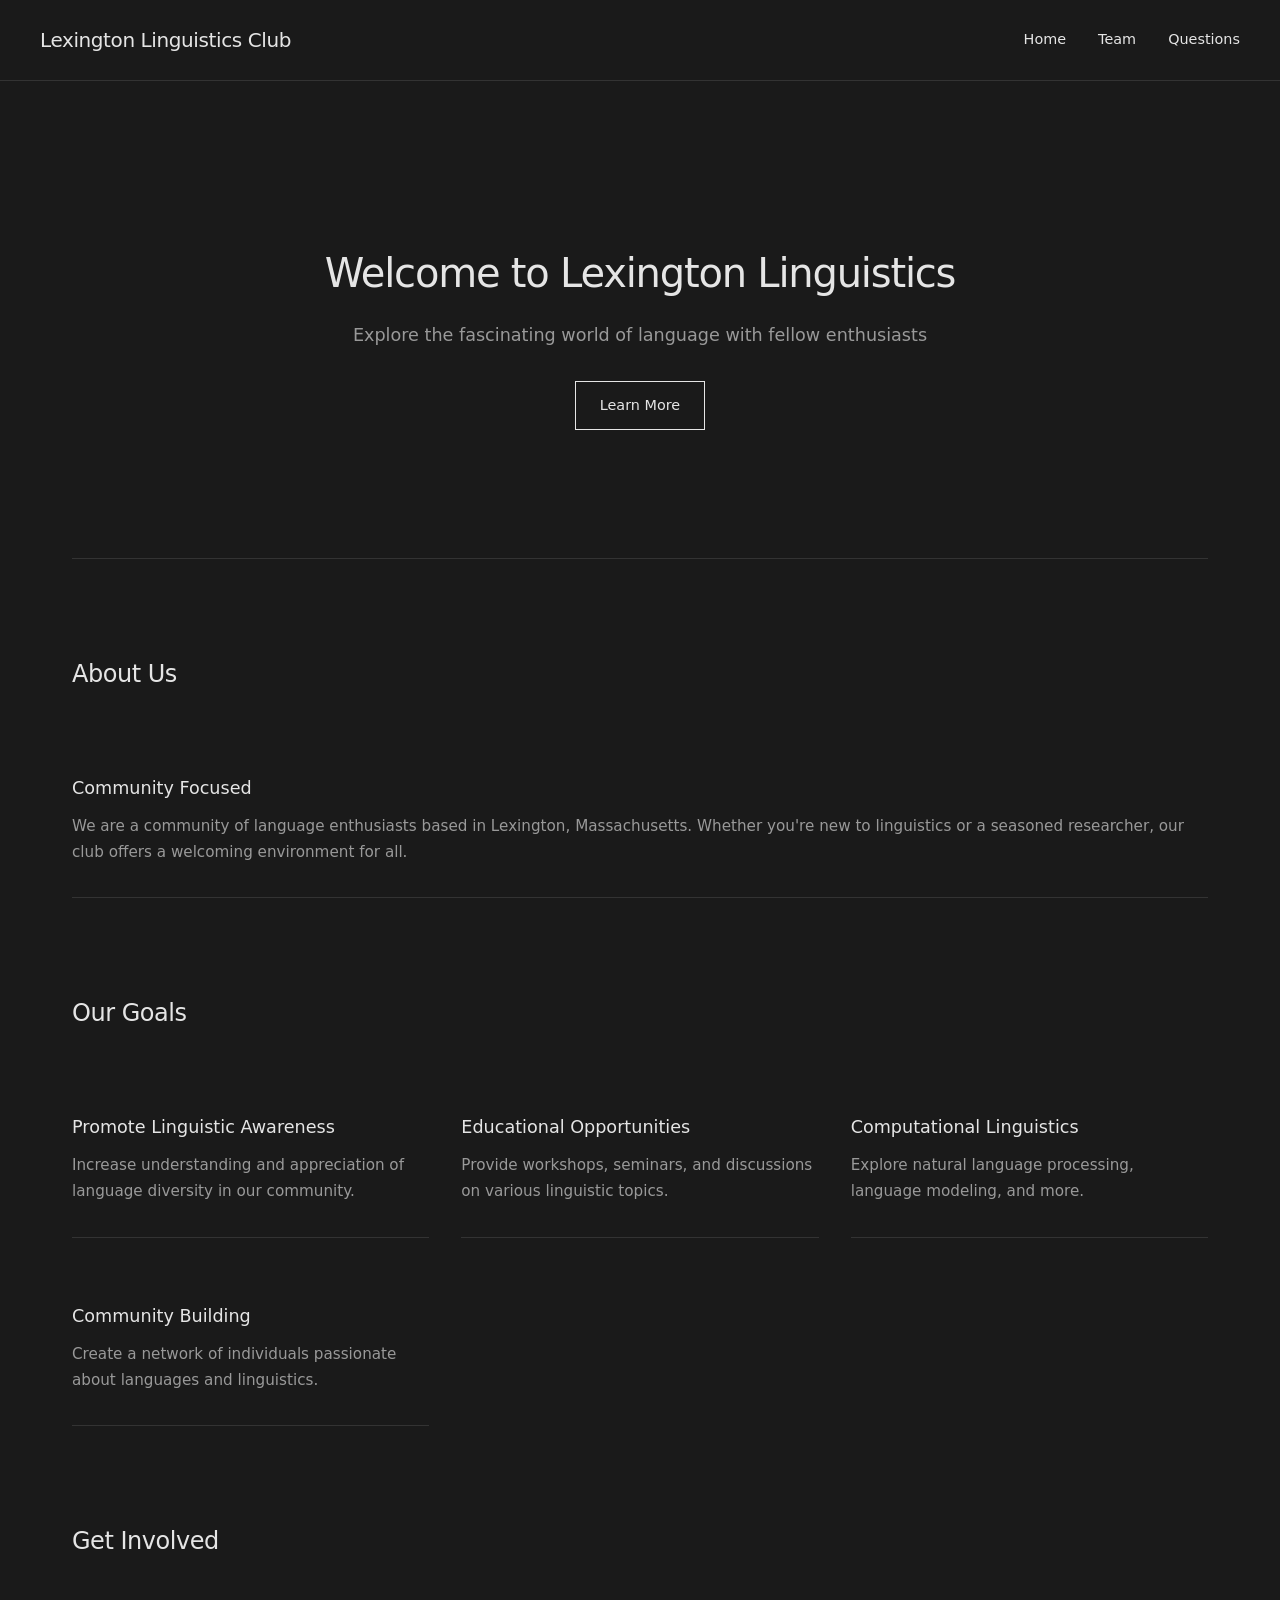
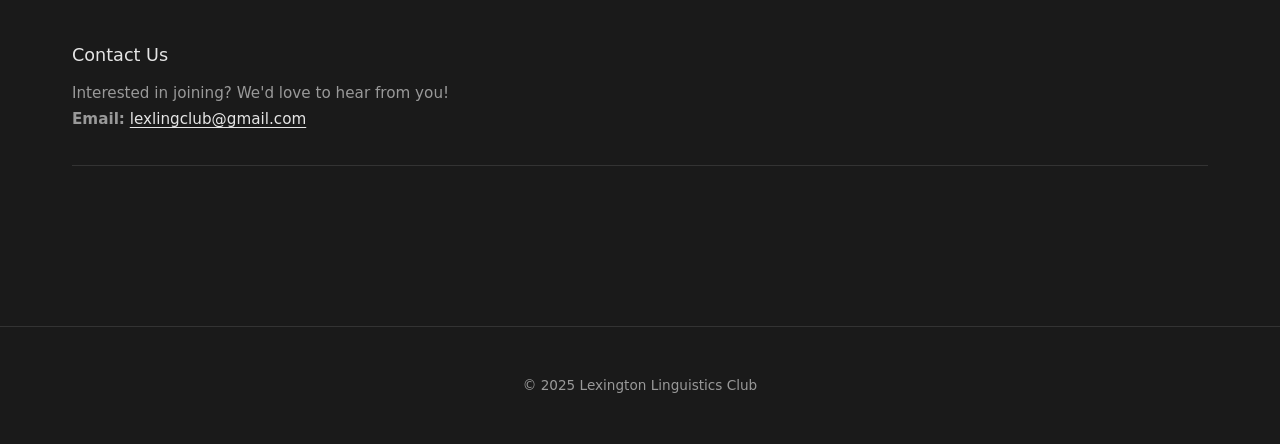
==== commit cb3f533f: "Convert UI to dark mode and update most recent 50 dates to last 50 days from Jan 17, 2025" ====
--- a/index.html
+++ b/index.html
@@ -14,17 +14,17 @@
         body {
             font-family: -apple-system, BlinkMacSystemFont, 'Segoe UI', system-ui, sans-serif;
             line-height: 1.6;
-            color: #1a1a1a;
-            background: #ffffff;
+            color: #e5e5e5;
+            background: #1a1a1a;
         }
 
         /* Header */
         header {
-            border-bottom: 1px solid #e5e5e5;
+            border-bottom: 1px solid #333333;
             padding: 1.5rem 2rem;
             position: sticky;
             top: 0;
-            background: #ffffff;
+            background: #1a1a1a;
             z-index: 100;
         }
 
@@ -48,7 +48,7 @@
         }
 
         nav a {
-            color: #1a1a1a;
+            color: #e5e5e5;
             text-decoration: none;
             font-size: 0.9rem;
             font-weight: 400;
@@ -70,7 +70,7 @@
         .menu-toggle span {
             width: 20px;
             height: 1px;
-            background: #1a1a1a;
+            background: #e5e5e5;
         }
 
         /* Main */
@@ -84,7 +84,7 @@
         .hero {
             text-align: center;
             padding: 6rem 0 8rem;
-            border-bottom: 1px solid #e5e5e5;
+            border-bottom: 1px solid #333333;
             margin-bottom: 6rem;
         }
 
@@ -97,7 +97,7 @@
 
         .hero p {
             font-size: 1.1rem;
-            color: #666;
+            color: #999;
             font-weight: 300;
             margin-bottom: 2rem;
         }
@@ -105,16 +105,16 @@
         .cta-button {
             display: inline-block;
             padding: 0.75rem 1.5rem;
-            border: 1px solid #1a1a1a;
-            color: #1a1a1a;
+            border: 1px solid #e5e5e5;
+            color: #e5e5e5;
             text-decoration: none;
             font-size: 0.9rem;
             transition: all 0.2s;
         }
 
         .cta-button:hover {
-            background: #1a1a1a;
-            color: #ffffff;
+            background: #e5e5e5;
+            color: #1a1a1a;
         }
 
         /* Sections */
@@ -137,7 +137,7 @@
 
         .card {
             padding: 2rem 0;
-            border-bottom: 1px solid #e5e5e5;
+            border-bottom: 1px solid #333333;
         }
 
         .card h3 {
@@ -147,13 +147,13 @@
         }
 
         .card p {
-            color: #666;
+            color: #999;
             font-size: 0.95rem;
             line-height: 1.7;
         }
 
         .card a {
-            color: #1a1a1a;
+            color: #e5e5e5;
             text-decoration: underline;
             text-decoration-thickness: 1px;
             text-underline-offset: 3px;
@@ -187,12 +187,12 @@
 
         .member-title {
             font-size: 0.9rem;
-            color: #666;
+            color: #999;
             margin-bottom: 1.5rem;
         }
 
         .member-info {
-            color: #666;
+            color: #999;
             font-size: 0.95rem;
             line-height: 1.7;
         }
@@ -202,7 +202,7 @@
         }
 
         .member-info a {
-            color: #1a1a1a;
+            color: #e5e5e5;
             text-decoration: underline;
             text-decoration-thickness: 1px;
             text-underline-offset: 3px;
@@ -216,7 +216,7 @@
         .page-hero {
             text-align: center;
             padding: 3rem 0;
-            border-bottom: 1px solid #e5e5e5;
+            border-bottom: 1px solid #333333;
             margin-bottom: 4rem;
         }
 
@@ -236,25 +236,25 @@
             width: 100%;
             padding: 0.75rem 0;
             border: none;
-            border-bottom: 1px solid #e5e5e5;
+            border-bottom: 1px solid #333333;
             font-size: 1rem;
             background: transparent;
-            color: #1a1a1a;
+            color: #e5e5e5;
             transition: border-color 0.2s;
         }
 
         .search-input:focus {
             outline: none;
-            border-bottom-color: #1a1a1a;
+            border-bottom-color: #e5e5e5;
         }
 
         .search-input::placeholder {
-            color: #999;
+            color: #666;
         }
 
         .question-card {
             padding: 2rem 0;
-            border-bottom: 1px solid #e5e5e5;
+            border-bottom: 1px solid #333333;
         }
 
         .question-date {
@@ -273,8 +273,8 @@
 
         .answer-toggle {
             background: transparent;
-            border: 1px solid #1a1a1a;
-            color: #1a1a1a;
+            border: 1px solid #e5e5e5;
+            color: #e5e5e5;
             padding: 0.5rem 1rem;
             font-size: 0.85rem;
             cursor: pointer;
@@ -283,21 +283,21 @@
         }
 
         .answer-toggle:hover {
-            background: #1a1a1a;
-            color: #ffffff;
+            background: #e5e5e5;
+            color: #1a1a1a;
         }
 
         .answer-text {
             margin-top: 1.5rem;
             padding-top: 1.5rem;
-            border-top: 1px solid #e5e5e5;
-            color: #666;
+            border-top: 1px solid #333333;
+            color: #999;
             display: none;
             line-height: 1.7;
         }
 
         .answer-text strong {
-            color: #1a1a1a;
+            color: #e5e5e5;
             font-weight: 400;
         }
 
@@ -308,29 +308,29 @@
             gap: 0.5rem;
             margin-top: 4rem;
             padding-top: 2rem;
-            border-top: 1px solid #e5e5e5;
+            border-top: 1px solid #333333;
         }
 
         .pagination button {
             padding: 0.5rem 1rem;
-            border: 1px solid #e5e5e5;
+            border: 1px solid #333333;
             background: transparent;
-            color: #1a1a1a;
+            color: #e5e5e5;
             cursor: pointer;
             font-size: 0.9rem;
             transition: all 0.2s;
         }
 
         .pagination button:hover:not([disabled]) {
-            border-color: #1a1a1a;
-            background: #1a1a1a;
-            color: #ffffff;
+            border-color: #e5e5e5;
+            background: #e5e5e5;
+            color: #1a1a1a;
         }
 
         .pagination button.active {
-            border-color: #1a1a1a;
-            background: #1a1a1a;
-            color: #ffffff;
+            border-color: #e5e5e5;
+            background: #e5e5e5;
+            color: #1a1a1a;
         }
 
         .pagination button[disabled] {
@@ -340,10 +340,10 @@
 
         /* Footer */
         footer {
-            border-top: 1px solid #e5e5e5;
+            border-top: 1px solid #333333;
             padding: 3rem 2rem;
             text-align: center;
-            color: #666;
+            color: #999;
             font-size: 0.85rem;
         }
 
@@ -368,10 +368,10 @@
                 top: 100%;
                 left: 0;
                 right: 0;
-                background: #ffffff;
+                background: #1a1a1a;
                 flex-direction: column;
                 padding: 1rem;
-                border-bottom: 1px solid #e5e5e5;
+                border-bottom: 1px solid #333333;
                 gap: 1rem;
             }
 
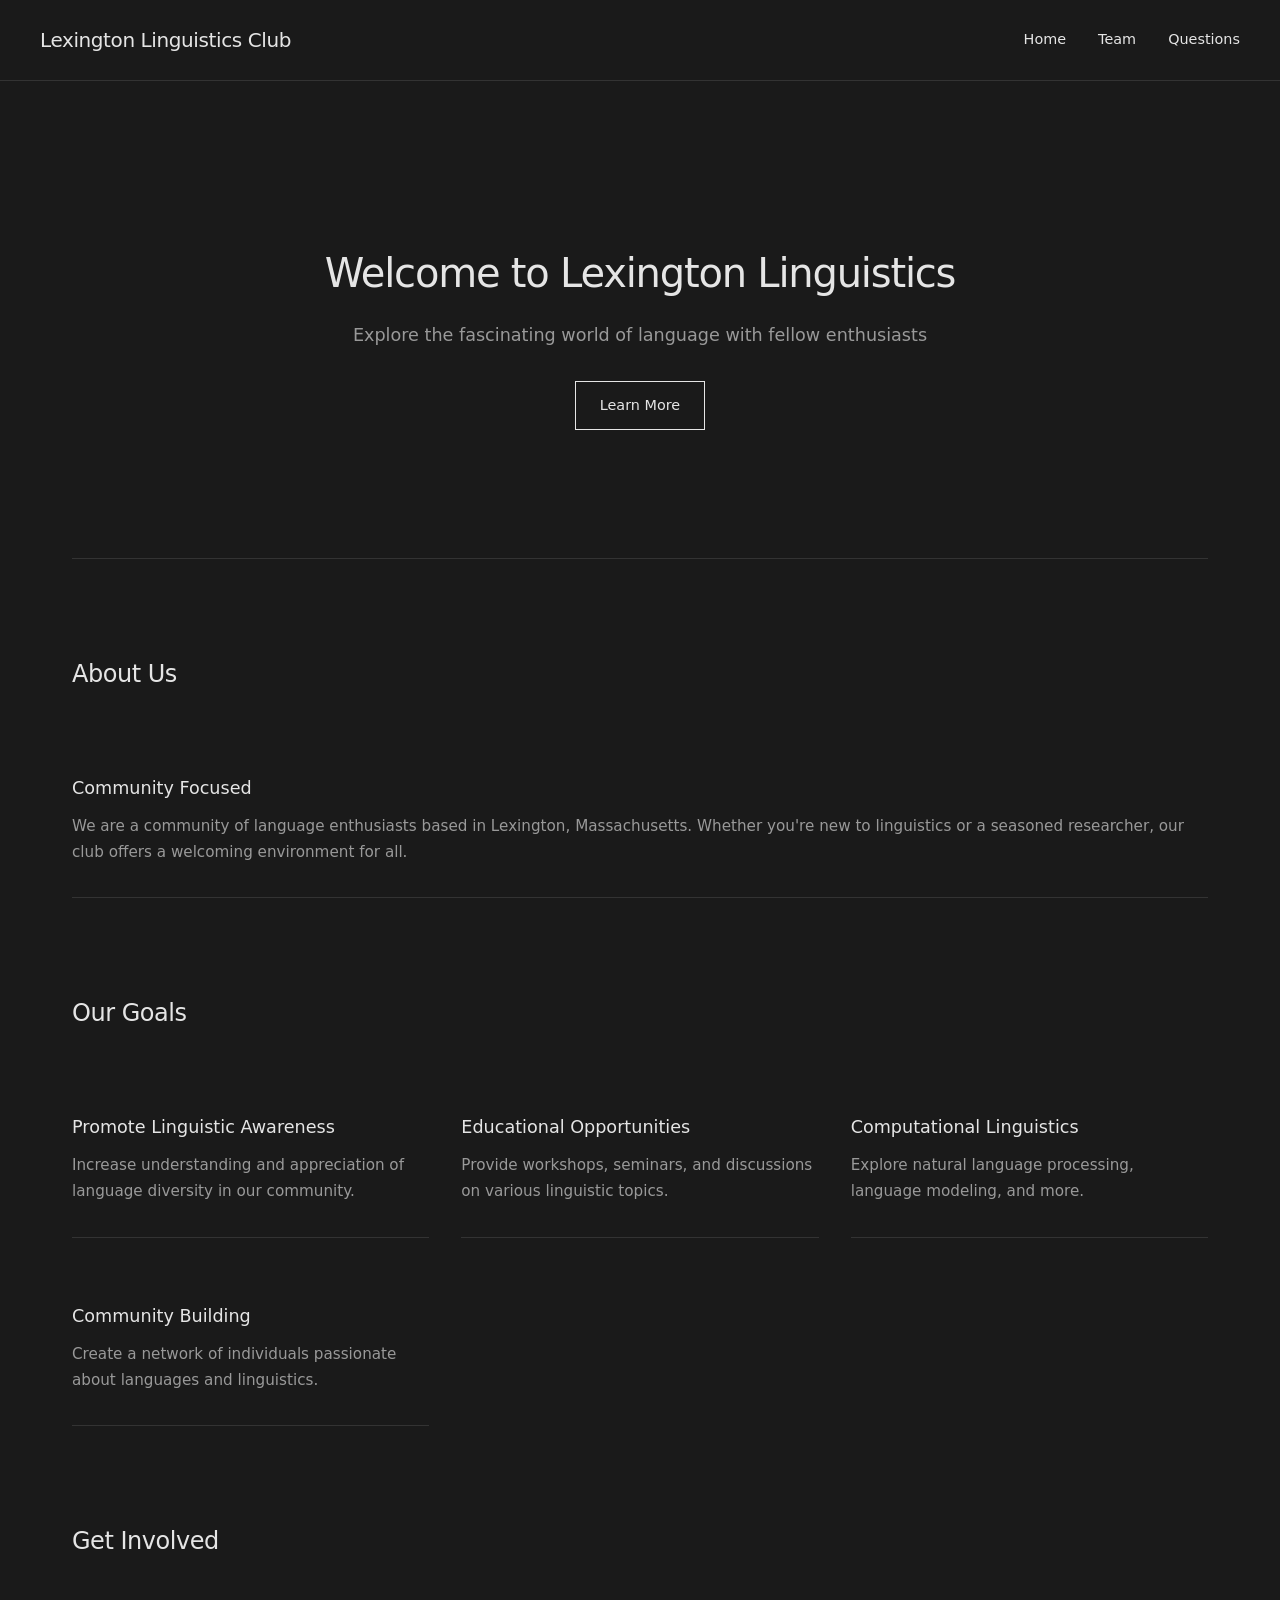
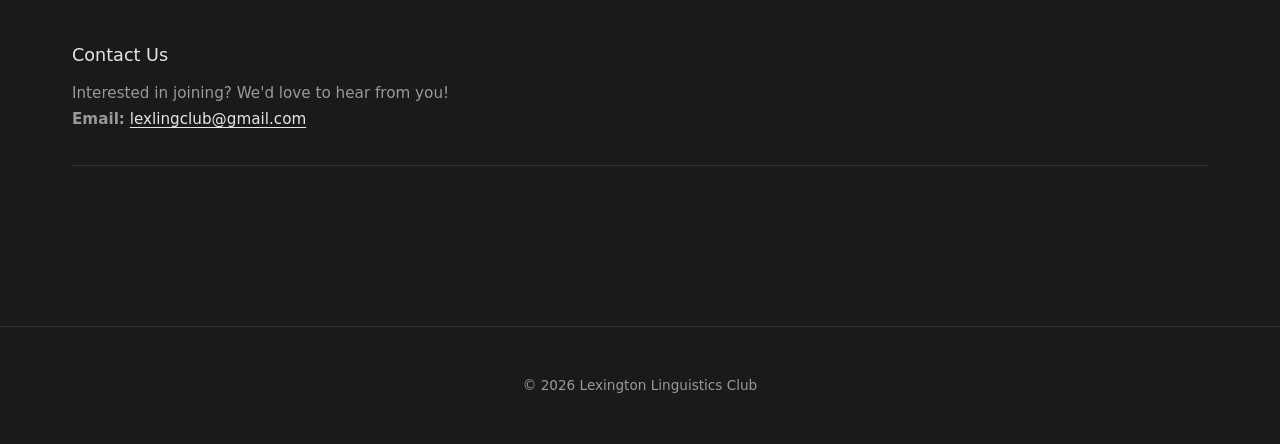
==== commit ffb5627e: "Update copyright year to 2026" ====
--- a/index.html
+++ b/index.html
@@ -516,7 +516,7 @@
     </main>
 
     <footer>
-        <p>&copy; 2025 Lexington Linguistics Club</p>
+        <p>&copy; 2026 Lexington Linguistics Club</p>
     </footer>
 
     <script>
